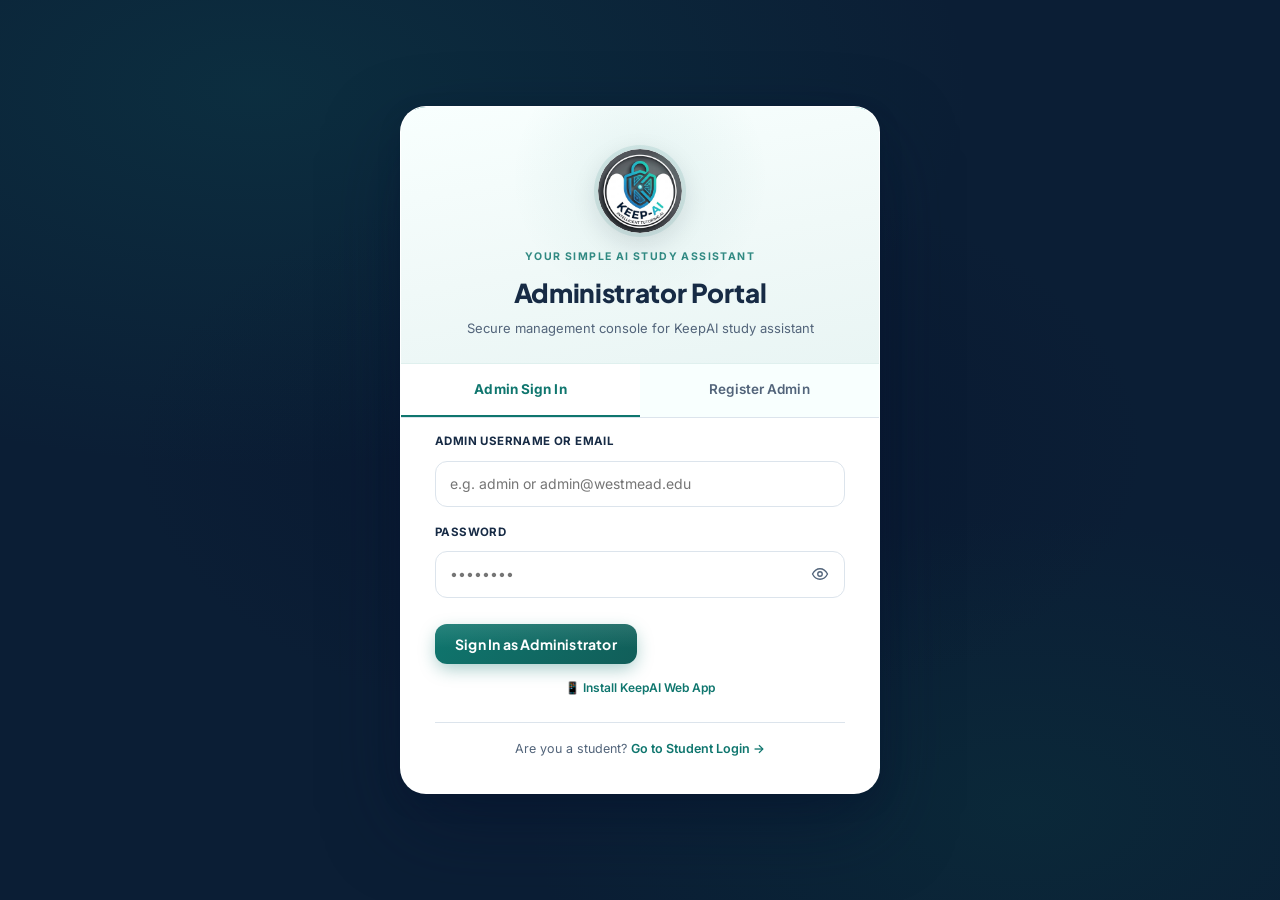
==== admin_dashboard.html @ ddf7735e "Elevate admin auth and dashboard with cohesive pro-style UI and remove redundant controls" ====
<!DOCTYPE html>
<html lang="en">
<head>
<meta charset="UTF-8">
<meta name="viewport" content="width=device-width, initial-scale=1.0, maximum-scale=5.0, user-scalable=yes">
<title>KeepAI — Your Simple AI Study Assistant | Admin Dashboard</title>
<link rel="manifest" href="admin-manifest.json">
<meta name="theme-color" content="#0F766E">
<meta name="mobile-web-app-capable" content="yes">
<meta name="apple-mobile-web-app-capable" content="yes">
<meta name="apple-mobile-web-app-status-bar-style" content="black-translucent">
<meta name="apple-mobile-web-app-title" content="KeepAI Admin">
<link rel="apple-touch-icon" href="icons/icon-192.png">
<link rel="icon" type="image/png" sizes="32x32" href="icons/favicon-32.png">
<meta name="description" content="KeepAI — Your Simple AI Study Assistant. Secure administration dashboard.">
<link rel="preconnect" href="https://fonts.googleapis.com">
<link rel="preconnect" href="https://fonts.gstatic.com" crossorigin>
<link href="https://fonts.googleapis.com/css2?family=Inter:wght@300;400;500;600;700&family=Plus+Jakarta+Sans:wght@500;600;700;800&display=swap" rel="stylesheet">
<link rel="stylesheet" href="assets/css/password-visibility.css">
<link rel="stylesheet" href="assets/css/onboarding-tour.css?v=mobile-sheet-1">
<link rel="stylesheet" href="https://cdnjs.cloudflare.com/ajax/libs/font-awesome/6.4.0/css/all.min.css">
<link rel="stylesheet" href="assets/css/design-system.css">
<script src="assets/js/password-visibility.js" defer></script>
<script src="assets/js/account-password.js" defer></script>
<style>
:root {
  --primary: #0F766E;
  --primary-hover: #0D6560;
  --primary-dark: #094D46;
  --primary-light: #E6F4F3;
  --primary-border: #B7DDD6;
  --primary-gradient: linear-gradient(135deg, #0F766E 0%, #0D6560 50%, #094D46 100%);
  --accent: #14B8A6;
  --emerald: #059669;
  --emerald-light: #ecfdf5;
  --emerald-border: #a7f3d0;
  --amber: #d97706;
  --amber-light: #fffbeb;
  --amber-border: #fde68a;
  --rose: #e11d48;
  --rose-light: #fff1f2;
  --rose-border: #fecdd3;
  --sky: #0284c7;
  --sky-light: #f0f9ff;
  --bg-app: #F4F7FA;
  --bg-surface: #ffffff;
  --bg-subtle: #f1f5f9;
  --border: #E2E8F0;
  --text-main: #0f172a;
  --text-body: #334155;
  --text-muted: #64748B;
  --radius-sm: 8px;
  --radius-md: 12px;
  --radius-lg: 18px;
  --radius-xl: 26px;
  --shadow-card: 0 32px 80px -8px rgba(7, 20, 45, 0.55), 0 8px 24px -4px rgba(7, 20, 45, 0.30);
  --shadow-btn: 0 6px 18px -2px rgba(15, 118, 110, 0.40);
  --shadow-inp: 0 0 0 3px rgba(15, 118, 110, 0.14);
  --shadow-sm: 0 1px 3px rgba(15, 23, 42, 0.05);
  --shadow-md: 0 4px 6px -1px rgba(15, 23, 42, 0.07);
  --shadow-lg: 0 10px 25px -5px rgba(15, 23, 42, 0.08);
  --shadow-xl: 0 20px 50px -12px rgba(15, 118, 110, 0.25);
}

@keyframes cardEntrance {
  from { opacity: 0; transform: translateY(28px) scale(.97); }
  to   { opacity: 1; transform: translateY(0)    scale(1);   }
}

@keyframes shimmer {
  0%   { background-position: 200% 0; }
  100% { background-position: -200% 0; }
}

* { box-sizing: border-box; margin: 0; padding: 0; }

body {
  margin: 0;
  font-family: 'Inter', -apple-system, BlinkMacSystemFont, "Segoe UI", Roboto, sans-serif;
  color: var(--text-body);
  background: var(--bg-app);
  font-size: 14px;
  line-height: 1.6;
}

h1, h2, h3, h4, .brand-title, .btn, .nav-item {
  font-family: 'Plus Jakarta Sans', 'Inter', sans-serif;
}

button, input, select, textarea {
  font: inherit;
  outline: none;
}

button { cursor: pointer; }

/* -------------------------------------------------------------------------
   AUTH CONTAINER (Modern elevated pro design aligned with KeepAI system)
   ------------------------------------------------------------------------- */
#auth-container, #session-restore-container {
  min-height: 100vh;
  display: flex;
  align-items: center;
  justify-content: center;
  padding: 24px 16px;
  background-color: #0B1E35;
  background-image:
    radial-gradient(ellipse 80% 60% at 20% 10%, rgba(15,118,110,.18) 0%, transparent 70%),
    radial-gradient(ellipse 60% 50% at 80% 90%, rgba(9, 77, 70,.22) 0%, transparent 65%),
    radial-gradient(ellipse 50% 40% at 50% 50%, rgba(7, 20, 45,.60) 0%, transparent 80%);
}

#session-restore-container {
  display: none;
}

#session-restore-container.active {
  display: flex;
}

.session-restore-card {
  width: 100%;
  max-width: 440px;
  padding: 32px 28px;
  border-radius: var(--radius-xl);
  background: #ffffff;
  box-shadow: var(--shadow-card);
  text-align: center;
  border: 1px solid rgba(255, 255, 255, 0.08);
}

.session-restore-card strong {
  font-family: 'Plus Jakarta Sans', 'Inter', sans-serif;
  font-size: 18px;
  color: var(--text-main);
  display: block;
}

.session-restore-card p {
  margin: 10px 0 20px;
  color: var(--text-muted);
  font-size: 13.5px;
}

#session-restore-retry[hidden] {
  display: none;
}

.auth-wrapper {
  width: 100%;
  max-width: 480px;
  animation: cardEntrance .55s cubic-bezier(.22,.68,0,1.2) both;
}

.auth-card {
  background: #ffffff;
  border-radius: 26px;
  box-shadow: var(--shadow-card);
  overflow: hidden;
  position: relative;
  border: 1px solid rgba(255,255,255,.06);
}

.auth-card::before {
  content: "";
  position: absolute;
  top: 0; left: 0; right: 0;
  height: 3px;
  background: linear-gradient(90deg, #0F766E, #14B8A6, #0F766E);
  background-size: 200% 100%;
  animation: shimmer 3.5s linear infinite;
}

.auth-header {
  padding: 42px 36px 24px;
  text-align: center;
  background: linear-gradient(170deg, #F8FFFE 0%, #F0F9F8 55%, #E9F5F4 100%);
  border-bottom: 1px solid #DFF0EE;
  position: relative;
  overflow: hidden;
}

.auth-header::after {
  content: "";
  position: absolute;
  top: -60px; left: 50%;
  transform: translateX(-50%);
  width: 260px; height: 260px;
  border-radius: 50%;
  background: radial-gradient(circle, rgba(15,118,110,.07) 0%, transparent 70%);
  pointer-events: none;
}

.auth-logo {
  width: 84px;
  height: 84px;
  background: white;
  border-radius: 50%;
  display: flex;
  align-items: center;
  justify-content: center;
  margin: 0 auto 16px;
  box-shadow: 0 0 0 4px rgba(15,118,110,.10), 0 8px 28px rgba(15,23,42,.14);
  overflow: hidden;
  position: relative;
  z-index: 1;
  transition: transform .25s ease, box-shadow .25s ease;
}

.auth-logo:hover {
  transform: scale(1.04);
  box-shadow: 0 0 0 6px rgba(15,118,110,.16), 0 12px 36px rgba(15,23,42,.18);
}

.auth-logo img {
  width: 100%;
  height: 100%;
  border-radius: 50%;
  object-fit: cover;
}

.auth-school {
  font-size: 10.5px;
  font-weight: 700;
  letter-spacing: 1.4px;
  text-transform: uppercase;
  color: var(--primary);
  opacity: .85;
  position: relative;
  z-index: 1;
}

.auth-title {
  font-family: 'Plus Jakarta Sans', 'Inter', sans-serif;
  font-size: 26px;
  font-weight: 800;
  letter-spacing: -.3px;
  color: var(--text-main);
  margin: 6px 0 4px;
  position: relative;
  z-index: 1;
}

.auth-desc {
  font-size: 13px;
  color: var(--text-muted);
  position: relative;
  z-index: 1;
}

.auth-tabs {
  display: flex;
  background: #F8FFFE;
  border-bottom: 1px solid var(--border);
}

.auth-tab {
  flex: 1;
  padding: 15px 12px;
  text-align: center;
  font-size: 13.5px;
  font-weight: 600;
  color: var(--text-muted);
  background: transparent;
  border: 0;
  border-bottom: 2.5px solid transparent;
  cursor: pointer;
  transition: color .2s, border-color .2s, background .2s;
  letter-spacing: .1px;
}

.auth-tab:hover:not(.active):not(.locked) {
  color: var(--primary);
  background: rgba(15,118,110,.04);
}

.auth-tab.active {
  color: var(--primary);
  border-bottom-color: var(--primary);
  background: white;
  font-weight: 700;
}

.auth-tab.locked {
  cursor: not-allowed;
  opacity: 0.7;
  background: #f8fafc;
}

.auth-body {
  padding: 14px 34px 34px;
  background: white;
}

.form-view {
  display: none;
}

.form-view.active {
  display: block;
  animation: fadeIn 0.25s ease-out;
}

@keyframes fadeIn {
  from { opacity: 0; transform: translateY(6px); }
  to { opacity: 1; transform: translateY(0); }
}

.form-group {
  margin-bottom: 16px;
}

.form-group label {
  display: block;
  font-size: 11.5px;
  font-weight: 700;
  color: var(--text-main);
  margin-bottom: 6px;
  letter-spacing: 0.4px;
  text-transform: uppercase;
}

.form-group input, .form-group select, .form-group textarea {
  width: 100%;
  padding: 11px 14px;
  font-size: 14px;
  border: 1px solid var(--border);
  border-radius: var(--radius-md);
  background: white;
  color: var(--text-main);
  transition: border-color 0.2s, box-shadow 0.2s;
}

.form-group input:focus, .form-group textarea:focus {
  border-color: var(--primary);
  box-shadow: 0 0 0 3px rgba(15, 118, 110, 0.12);
}

.btn {
  display: inline-flex;
  align-items: center;
  justify-content: center;
  gap: 8px;
  padding: 12px 20px;
  font-size: 14px;
  font-weight: 600;
  border-radius: var(--radius-md);
  border: 0;
  transition: all 0.2s;
  text-decoration: none;
}

.btn-primary {
  background: var(--primary-gradient);
  color: white;
  font-weight: 700;
  letter-spacing: .2px;
  box-shadow: var(--shadow-btn);
  position: relative;
  overflow: hidden;
  transition: transform .18s ease, box-shadow .18s ease, opacity .18s;
}

.btn-primary::after {
  content: "";
  position: absolute;
  inset: 0;
  background: linear-gradient(180deg, rgba(255,255,255,.10) 0%, transparent 60%);
  pointer-events: none;
}

.btn-primary:hover:not(:disabled) {
  transform: translateY(-2px);
  box-shadow: 0 10px 28px -4px rgba(15,118,110,.50);
}

.btn-primary:active:not(:disabled) {
  transform: translateY(0);
}

.btn-primary:disabled {
  opacity: 0.55;
  cursor: not-allowed;
  transform: none;
}

.btn-danger {
  background: var(--rose);
  color: white;
  padding: 7px 12px;
  font-size: 12.5px;
  border-radius: var(--radius-sm);
}

.btn-danger:hover {
  background: #be123c;
}

.btn-secondary {
  background: var(--bg-subtle);
  color: var(--text-main);
  border: 1px solid var(--border);
  padding: 8px 14px;
  font-size: 13px;
  border-radius: var(--radius-sm);
}

.btn-secondary:hover {
  background: #DCE4EC;
}

.alert-box {
  display: none;
  padding: 12px 14px;
  border-radius: var(--radius-md);
  font-size: 13px;
  margin-bottom: 18px;
  line-height: 1.5;
}

.alert-box.show { display: block; }
.alert-box.error { background: var(--rose-light); color: #9f1239; border: 1px solid var(--rose-border); }
.alert-box.success { background: var(--emerald-light); color: #065f46; border: 1px solid var(--emerald-border); }
.alert-box.warning { background: var(--amber-light); color: #92400e; border: 1px solid var(--amber-border); }

.restriction-notice {
  background: #fff8eb;
  border: 1px solid #fed7aa;
  color: #9a3412;
  border-radius: var(--radius-md);
  padding: 14px;
  font-size: 13px;
  margin-bottom: 18px;
  display: flex;
  gap: 10px;
  align-items: flex-start;
}

.restriction-notice strong {
  display: block;
  margin-bottom: 2px;
}

/* -------------------------------------------------------------------------
   DASHBOARD VIEW (App layout when logged in)
   ------------------------------------------------------------------------- */
#dashboard-app {
  display: none;
  min-height: 100vh;
  grid-template-columns: 260px minmax(0, 1fr);
  transition: grid-template-columns 0.24s ease;
}

#dashboard-app.active {
  display: grid;
}

#dashboard-app.sidebar-collapsed {
  grid-template-columns: 78px minmax(0, 1fr);
}

/* Sidebar */
.dash-sidebar {
  background: #0B1E35;
  color: #f1f5f9;
  display: flex;
  flex-direction: column;
  height: 100vh;
  position: sticky;
  top: 0;
  border-right: 1px solid rgba(255, 255, 255, 0.08);
  padding: 20px 14px;
  z-index: 40;
  overflow-x: hidden;
  overflow-y: auto;
  transition: transform 0.28s cubic-bezier(0.4, 0, 0.2, 1);
}

.sidebar-pwa-btn {
  width: 100%;
  display: flex;
  align-items: center;
  justify-content: center;
  gap: 8px;
  padding: 9px 12px;
  border-radius: var(--radius-sm);
  background: rgba(255, 255, 255, 0.06);
  color: #cbd5e1;
  border: 1px solid rgba(255, 255, 255, 0.12);
  font-size: 12.5px;
  font-weight: 600;
  cursor: pointer;
  transition: all 0.2s;
  margin-bottom: 12px;
}

.sidebar-pwa-btn:hover {
  background: rgba(15, 118, 110, 0.25);
  border-color: rgba(20, 184, 166, 0.4);
  color: #ffffff;
}

.sidebar-pwa-btn svg {
  width: 15px;
  height: 15px;
}

#dashboard-app.sidebar-collapsed .dash-sidebar {
  padding-inline: 10px;
}

#dashboard-app.sidebar-collapsed .dash-brand {
  justify-content: center;
  padding-inline: 0;
}

#dashboard-app.sidebar-collapsed .dash-brand-text,
#dashboard-app.sidebar-collapsed .nav-link > span,
#dashboard-app.sidebar-collapsed .admin-info {
  display: none;
}

#dashboard-app.sidebar-collapsed .nav-link {
  justify-content: center;
  padding-inline: 8px;
}

#dashboard-app.sidebar-collapsed .admin-badge {
  justify-content: center;
  padding-inline: 4px;
}

#dashboard-app.sidebar-collapsed .btn-signout {
  font-size: 0;
  padding: 10px 8px;
}

#dashboard-app.sidebar-collapsed .btn-signout svg {
  margin: 0 !important;
}

.dash-brand {
  display: flex;
  align-items: center;
  gap: 10px;
  padding: 6px 10px 18px;
  border-bottom: 1px solid rgba(255, 255, 255, 0.1);
  margin-bottom: 18px;
}

.sidebar-close-btn {
  display: none;
  align-items: center;
  justify-content: center;
  width: 36px;
  height: 36px;
  flex: 0 0 36px;
  color: #cbd5e1;
  background: transparent;
  border: 0;
  border-radius: var(--radius-sm);
}

.sidebar-close-btn:hover {
  color: #fff;
  background: rgba(255, 255, 255, 0.08);
}

.sidebar-close-btn svg {
  width: 20px;
  height: 20px;
}

.dash-brand-logo {
  width: 40px;
  height: 40px;
  background: white;
  border-radius: 50%;
  display: flex;
  align-items: center;
  justify-content: center;
  padding: 4px;
}

.dash-brand-logo img {
  width: 100%;
  height: 100%;
  border-radius: 50%;
  object-fit: cover;
}

.dash-brand-text {
  flex: 1;
  min-width: 0;
}

.dash-brand-text h3 {
  font-size: 15px;
  font-weight: 800;
  color: white;
  letter-spacing: -0.3px;
  line-height: 1.3;
}

.dash-brand-text span {
  display: block;
  margin-top: 2px;
  font-size: 10px;
  line-height: 1.4;
  letter-spacing: 0.2px;
  color: #B8CAE0;
  font-weight: 600;
}

.dash-nav {
  display: flex;
  flex-direction: column;
  gap: 6px;
  flex: 1;
}

.nav-link {
  display: flex;
  align-items: center;
  gap: 12px;
  padding: 10px 14px;
  border-radius: var(--radius-sm);
  color: #cbd5e1;
  text-decoration: none;
  font-weight: 500;
  font-size: 13.5px;
  transition: all 0.2s;
  background: transparent;
  border: 0;
  text-align: left;
  width: 100%;
}

.nav-link:hover {
  background: rgba(255, 255, 255, 0.07);
  color: white;
}

.nav-link.active {
  background: var(--primary);
  color: white;
  font-weight: 600;
  box-shadow: 0 4px 12px rgba(15, 118, 110, 0.4);
}

.nav-link svg {
  width: 18px;
  height: 18px;
  stroke-width: 2;
  flex-shrink: 0;
}

.announcement-list {
  display: flex;
  flex-direction: column;
  gap: 10px;
}

.announcement-card {
  padding: 14px;
  border: 1px solid var(--border);
  border-left: 4px solid var(--primary);
  border-radius: var(--radius-sm);
  background: var(--bg-surface);
}

.announcement-card.update { border-left-color: var(--amber); }
.announcement-card.maintenance { border-left-color: var(--sky); }
.announcement-card h3 { font-size: 14px; color: var(--text-main); margin-bottom: 3px; }
.announcement-card p { color: var(--text-body); font-size: 13px; white-space: pre-wrap; }
.announcement-card time { color: var(--text-muted); font-size: 11px; }

.dash-sidebar-footer {
  padding-top: 16px;
  border-top: 1px solid rgba(255, 255, 255, 0.1);
}

.admin-badge {
  display: flex;
  align-items: center;
  justify-content: space-between;
  padding: 10px;
  background: rgba(255, 255, 255, 0.05);
  border-radius: var(--radius-sm);
  margin-bottom: 12px;
}

.admin-info {
  display: flex;
  flex-direction: column;
}

.admin-name {
  font-size: 13px;
  font-weight: 700;
  color: white;
}

.admin-role {
  font-size: 11px;
  color: #f87171;
}

.btn-signout {
  width: 100%;
  padding: 9px;
  font-size: 13px;
  border-radius: var(--radius-sm);
  background: rgba(239, 68, 68, 0.15);
  color: #fca5a5;
  border: 1px solid rgba(239, 68, 68, 0.3);
  font-weight: 600;
  transition: all 0.2s;
}

.btn-signout:hover {
  background: rgba(239, 68, 68, 0.3);
  color: white;
}

/* Main Content Area */
.dash-main {
  padding: 28px 36px;
  max-width: 1360px;
  min-width: 0;
  overflow-y: auto;
}

.mobile-dashboard-bar,
.dashboard-sidebar-backdrop {
  display: none;
}

.mobile-dashboard-bar {
  display: flex;
  position: sticky;
  top: 0;
  z-index: 30;
  align-items: center;
  gap: 12px;
  min-height: 58px;
  margin: -8px 0 18px;
  padding: 8px 0;
  background: var(--bg-app);
}

.mobile-dashboard-menu {
  display: inline-grid;
  place-items: center;
  width: 42px;
  height: 42px;
  flex: 0 0 42px;
  color: var(--primary-text, var(--primary));
  background: var(--primary-light);
  border: 1px solid var(--primary-border);
  border-radius: 10px;
  transition: background 0.18s ease, transform 0.18s ease;
}

.mobile-dashboard-menu:hover {
  background: #fce8e8;
  transform: translateY(-1px);
}

.mobile-dashboard-menu:focus-visible,
.nav-link:focus-visible,
.action-btn-circle:focus-visible {
  outline: 3px solid rgba(15, 118, 110, 0.35);
  outline-offset: 2px;
}

.mobile-dashboard-menu svg {
  width: 21px;
  height: 21px;
}

.mobile-dashboard-title {
  color: var(--text-main);
  font-family: 'Plus Jakarta Sans', 'Inter', sans-serif;
  font-size: 15px;
  font-weight: 800;
}

.page-header {
  display: flex;
  align-items: center;
  justify-content: space-between;
  margin-bottom: 24px;
}

.page-title h1 {
  font-size: 24px;
  font-weight: 800;
  color: var(--text-main);
  letter-spacing: -0.4px;
}

.page-title p {
  color: var(--text-muted);
  font-size: 13.5px;
  margin-top: 3px;
}

.stat-grid {
  display: grid;
  grid-template-columns: repeat(auto-fit, minmax(220px, 1fr));
  gap: 18px;
  margin-bottom: 28px;
}

.stat-card {
  background: var(--bg-surface);
  border: 1px solid var(--border);
  border-radius: var(--radius-md);
  padding: 20px;
  box-shadow: var(--shadow-sm);
  display: flex;
  flex-direction: column;
}

.stat-card-title {
  font-size: 12px;
  font-weight: 700;
  color: var(--text-muted);
  text-transform: uppercase;
  letter-spacing: 0.5px;
  margin-bottom: 8px;
}

.stat-card-val {
  font-size: 28px;
  font-weight: 800;
  color: var(--primary-text, var(--primary));
  font-family: 'Plus Jakarta Sans', sans-serif;
  line-height: 1.1;
}

.stat-card-desc {
  font-size: 12px;
  color: var(--text-muted);
  margin-top: 6px;
}

/* Cards & Tables */
.dash-card {
  background: var(--bg-surface);
  border: 1px solid var(--border);
  border-radius: var(--radius-md);
  box-shadow: var(--shadow-sm);
  padding: 24px;
  margin-bottom: 24px;
}

.dash-card-header {
  display: flex;
  align-items: center;
  justify-content: space-between;
  margin-bottom: 18px;
  flex-wrap: wrap;
  gap: 12px;
}

.dash-card-title {
  font-size: 16px;
  font-weight: 700;
  color: var(--text-main);
}

.dash-card-subtitle {
  font-size: 13px;
  color: var(--text-muted);
  margin-top: 2px;
}

.data-table-wrapper {
  overflow-x: auto;
  border: 1px solid var(--border);
  border-radius: var(--radius-sm);
}

.users-table-wrapper {
  width: 100%;
  overflow: auto;
  -webkit-overflow-scrolling: touch;
}

table.data-table {
  width: 100%;
  border-collapse: collapse;
  text-align: left;
  font-size: 13.5px;
}

table.data-table th {
  background: #F4F7FA;
  color: var(--text-muted);
  font-weight: 700;
  font-size: 11px;
  text-transform: uppercase;
  letter-spacing: 0.7px;
  padding: 13px 16px;
  border-bottom: 1px solid var(--border);
  white-space: nowrap;
  position: sticky;
  top: 0;
  z-index: 1;
}

table.data-table td {
  padding: 13px 16px;
  border-bottom: 1px solid var(--border);
  color: var(--text-body);
  overflow-wrap: anywhere;
  vertical-align: middle;
}

#users-table {
  min-width: 1100px;
  width: 100%;
  table-layout: auto;
}

#users-table th {
  padding: 14px 16px;
  background: #F4F7FA;
  color: #52647A;
  font-size: 11px;
  font-weight: 700;
  letter-spacing: 0.05em;
  text-transform: uppercase;
  border-bottom: 2px solid var(--border);
}

#users-table th:nth-child(1) { width: 12%; min-width: 120px; }
#users-table th:nth-child(2) { width: 13%; min-width: 130px; }
#users-table th:nth-child(3) { width: 16%; min-width: 140px; }
#users-table th:nth-child(4) { width: 20%; min-width: 180px; }
#users-table th:nth-child(5) { width: 9%; min-width: 90px; text-align: center; }
#users-table th:nth-child(6) { width: 10%; min-width: 110px; }
#users-table th:nth-child(7) { width: 11%; min-width: 130px; }
#users-table th:nth-child(8) { width: 9%; min-width: 130px; text-align: center; }

#users-table td {
  padding: 14px 16px;
  border-bottom: 1px solid #f1f5f9;
  vertical-align: middle;
  font-size: 13.5px;
  line-height: 1.5;
  color: #334155;
  overflow-wrap: normal;
  word-break: normal;
}

#users-table td:nth-child(1) {
  font-weight: 600;
  color: #0f172a;
  white-space: nowrap;
}

#users-table td:nth-child(4) {
  word-break: break-all;
  color: #475569;
}

#users-table td:nth-child(5) {
  text-align: center;
  white-space: nowrap;
}

#users-table td:nth-child(6),
#users-table td:nth-child(7) {
  white-space: nowrap;
  color: #52647A;
  font-size: 12.5px;
  font-variant-numeric: tabular-nums;
}

#users-table td:last-child {
  text-align: center;
  white-space: nowrap;
}

#users-table tr:hover td {
  background: #F4F7FA;
}

.user-action-buttons {
  display: inline-flex;
  align-items: center;
  justify-content: center;
  gap: 8px;
}

.user-action-buttons .action-btn-circle {
  flex: 0 0 34px;
  width: 34px;
  height: 34px;
}

#user-management-toolbar {
  min-width: 0;
}

#user-management-toolbar > div:last-child {
  min-width: min(100%, 260px);
}

#user-management-toolbar input {
  min-width: 0;
  max-width: 100%;
}

table.data-table tr:last-child td {
  border-bottom: none;
}

table.data-table tr:hover {
  background: #E8F5F2;
}

.tag-pill {
  display: inline-block;
  padding: 3px 8px;
  border-radius: 999px;
  font-size: 11px;
  font-weight: 600;
}

.tag-pill.success { background: var(--emerald-light); color: var(--emerald); }
.tag-pill.primary { background: var(--primary-light); color: var(--primary-text, var(--primary)); }
.tag-pill.neutral { background: var(--bg-subtle); color: var(--text-muted); }

/* User Management Specific Styles */
.user-badge-student {
  background: #eff6ff;
  color: #1d4ed8;
  border: 1px solid #bfdbfe;
  padding: 4px 12px;
  border-radius: 999px;
  font-size: 11px;
  font-weight: 700;
  display: inline-flex;
  align-items: center;
  justify-content: center;
  white-space: nowrap;
  letter-spacing: 0.5px;
  text-transform: uppercase;
  line-height: 1.2;
}

.user-badge-admin {
  background: #fef2f2;
  color: #991b1b;
  border: 1px solid #fecdd3;
  padding: 4px 12px;
  border-radius: 999px;
  font-size: 11px;
  font-weight: 700;
  display: inline-flex;
  align-items: center;
  justify-content: center;
  white-space: nowrap;
  letter-spacing: 0.5px;
  text-transform: uppercase;
  line-height: 1.2;
}

.action-btn-circle {
  width: 34px;
  height: 34px;
  border-radius: 8px;
  display: inline-flex;
  align-items: center;
  justify-content: center;
  border: 1px solid transparent;
  cursor: pointer;
  transition: all 0.18s ease-in-out;
  background: #F4F7FA;
  color: #52647A;
  box-shadow: 0 1px 2px rgba(15, 23, 42, 0.05);
}

.action-btn-circle svg {
  width: 15px;
  height: 15px;
  stroke-width: 2;
  transition: transform 0.15s ease;
}

.action-btn-circle.edit {
  background: #F4F7FA;
  border-color: #DCE4EC;
  color: #475569;
}
.action-btn-circle.edit:hover {
  background: #E8F5F2;
  border-color: #B7DDD6;
  color: #0F766E;
  transform: translateY(-1px);
  box-shadow: 0 3px 8px rgba(15, 118, 110, 0.15);
}

.action-btn-circle.delete {
  background: #fef2f2;
  border-color: #fecdd3;
  color: #dc2626;
}
.action-btn-circle.delete:hover {
  background: #dc2626;
  border-color: #dc2626;
  color: #ffffff;
  transform: translateY(-1px);
  box-shadow: 0 3px 8px rgba(220, 38, 38, 0.25);
}

.action-btn-circle.key {
  background: #ecfdf5;
  border-color: #a7f3d0;
  color: #059669;
}
.action-btn-circle.key:hover {
  background: #059669;
  border-color: #059669;
  color: #ffffff;
  transform: translateY(-1px);
  box-shadow: 0 3px 8px rgba(5, 150, 105, 0.25);
}

.btn-purple {
  background: var(--primary-gradient);
  color: #ffffff;
  border: 0;
  padding: 8px 18px;
  border-radius: var(--radius-sm);
  display: inline-flex;
  align-items: center;
  gap: 8px;
  font-weight: 600;
  font-size: 13px;
  cursor: pointer;
  box-shadow: 0 2px 8px rgba(15, 118, 110, 0.25);
  transition: all 0.2s;
  text-decoration: none;
}
.btn-purple:hover {
  background: var(--primary-hover);
  box-shadow: 0 4px 14px rgba(15, 118, 110, 0.35);
  transform: translateY(-1px);
}

.btn-admin-add,
.btn-green-add {
  background: var(--primary-gradient);
  color: #ffffff;
  padding: 9px 18px;
  border-radius: var(--radius-sm);
  display: inline-flex;
  align-items: center;
  gap: 8px;
  font-weight: 600;
  font-size: 13px;
  border: 0;
  cursor: pointer;
  box-shadow: 0 2px 8px rgba(15, 118, 110, 0.25);
  transition: all 0.2s;
  white-space: nowrap;
  height: 38px;
  box-sizing: border-box;
}
.btn-admin-add:hover,
.btn-green-add:hover {
  background: var(--primary-hover);
  box-shadow: 0 4px 14px rgba(15, 118, 110, 0.35);
  transform: translateY(-1px);
}

/* AI Playground */
.playground-box {
  display: flex;
  flex-direction: column;
  gap: 18px;
}

.playground-modes {
  display: flex;
  gap: 10px;
  flex-wrap: wrap;
}

.mode-chip {
  padding: 8px 18px;
  border-radius: 999px;
  border: 1.5px solid var(--border);
  background: #ffffff;
  font-size: 13px;
  font-weight: 600;
  color: var(--text-muted);
  cursor: pointer;
  transition: all 0.2s cubic-bezier(0.4, 0, 0.2, 1);
  display: inline-flex;
  align-items: center;
  gap: 8px;
  box-shadow: 0 1px 2px rgba(15, 23, 42, 0.04);
}

.mode-chip:hover {
  border-color: #B7DDD6;
  background: #E8F5F2;
  color: #0F766E;
  transform: translateY(-1px);
}

.mode-chip.active {
  background: var(--primary-gradient);
  border-color: #0F766E;
  color: #ffffff;
  font-weight: 700;
  box-shadow: 0 4px 12px rgba(15, 118, 110, 0.25);
  transform: translateY(-1px);
}

.quick-prompts-row {
  display: flex;
  align-items: center;
  gap: 8px;
  flex-wrap: wrap;
  margin-top: 8px;
}

.quick-prompt-label {
  font-size: 11.5px;
  font-weight: 700;
  color: var(--text-muted);
  text-transform: uppercase;
  letter-spacing: 0.5px;
  display: inline-flex;
  align-items: center;
  gap: 4px;
}

.quick-prompt-btn {
  background: #F4F7FA;
  border: 1px solid var(--border);
  border-radius: 6px;
  padding: 4px 10px;
  font-size: 12px;
  font-weight: 500;
  color: var(--text-body);
  cursor: pointer;
  transition: all 0.15s ease;
}

.quick-prompt-btn:hover {
  background: #E8F5F2;
  border-color: #B7DDD6;
  color: #0F766E;
}

.ai-response-wrapper {
  background: #ffffff;
  border: 1.5px solid var(--border);
  border-radius: var(--radius-md);
  box-shadow: 0 2px 8px rgba(15, 23, 42, 0.04);
  overflow: hidden;
  transition: border-color 0.2s;
}

.ai-response-wrapper:focus-within {
  border-color: #0F766E;
}

.ai-response-toolbar {
  background: #F4F7FA;
  padding: 10px 16px;
  border-bottom: 1px solid var(--border);
  display: flex;
  align-items: center;
  justify-content: space-between;
  flex-wrap: wrap;
  gap: 8px;
}

.ai-response-status {
  display: inline-flex;
  align-items: center;
  gap: 8px;
  font-size: 12.5px;
  color: var(--text-main);
}

.ai-live-dot {
  width: 8px;
  height: 8px;
  border-radius: 50%;
  background: #059669;
  box-shadow: 0 0 0 3px rgba(5, 150, 105, 0.2);
  display: inline-block;
}

.ai-model-tag {
  font-family: 'JetBrains Mono', monospace, sans-serif;
  font-size: 11px;
  background: #DCE4EC;
  color: #334155;
  padding: 2px 7px;
  border-radius: 4px;
  font-weight: 600;
}

.ai-response-actions {
  display: inline-flex;
  align-items: center;
  gap: 8px;
}

.btn-copy-response {
  background: #ffffff;
  border: 1px solid var(--border);
  border-radius: 6px;
  padding: 4px 10px;
  font-size: 12px;
  font-weight: 600;
  color: #475569;
  cursor: pointer;
  display: inline-flex;
  align-items: center;
  gap: 6px;
  transition: all 0.15s ease;
}

.btn-copy-response:hover {
  background: #E8F5F2;
  border-color: #B7DDD6;
  color: #0F766E;
}

.ai-response-body {
  padding: 20px;
  min-height: 140px;
  font-size: 14px;
  line-height: 1.7;
  color: var(--text-main);
  background: #ffffff;
}

.ai-empty-prompt-state {
  text-align: center;
  padding: 30px 16px;
  color: var(--text-muted);
}

.ai-empty-icon {
  width: 48px;
  height: 48px;
  margin: 0 auto 12px;
  border-radius: 50%;
  background: #E8F5F2;
  color: #0F766E;
  display: grid;
  place-items: center;
  font-size: 22px;
  border: 1px solid #fecdd3;
}

.ai-empty-prompt-state h4 {
  font-size: 15px;
  font-weight: 700;
  color: #0f172a;
  margin-bottom: 6px;
}

.ai-empty-prompt-state p {
  font-size: 13px;
  max-width: 520px;
  margin: 0 auto;
  line-height: 1.5;
}

.ai-loading-box {
  display: flex;
  align-items: center;
  gap: 12px;
  padding: 16px 0;
  color: #0F766E;
  font-weight: 600;
  font-size: 13.5px;
}

.ai-markdown-output p {
  margin-bottom: 12px;
}

.ai-markdown-output p:last-child {
  margin-bottom: 0;
}

.ai-markdown-output strong {
  color: #0f172a;
  font-weight: 700;
}

.ai-markdown-output ul, .ai-markdown-output ol {
  padding-left: 24px;
  margin: 10px 0 14px;
}

.ai-markdown-output li {
  margin-bottom: 6px;
}

.ai-markdown-output code {
  background: #f1f5f9;
  color: #991b1b;
  padding: 2px 6px;
  border-radius: 4px;
  font-size: 13px;
  font-family: monospace;
}

.ai-markdown-output pre {
  background: #0f172a;
  color: #F4F7FA;
  padding: 14px 16px;
  border-radius: 8px;
  overflow-x: auto;
  font-size: 13px;
  margin: 14px 0;
}

.ai-markdown-output pre code {
  background: transparent;
  color: inherit;
  padding: 0;
}

.ai-error-box {
  background: #fef2f2;
  border: 1px solid #fecdd3;
  border-radius: 8px;
  padding: 16px;
  color: #991b1b;
  font-size: 13.5px;
}

.meta-info-grid {
  display: grid;
  grid-template-columns: repeat(auto-fit, minmax(280px, 1fr));
  gap: 16px;
}

.info-item {
  padding: 14px;
  background: var(--bg-subtle);
  border-radius: var(--radius-sm);
  border: 1px solid var(--border);
}

.info-label {
  font-size: 11.5px;
  color: var(--text-muted);
  font-weight: 700;
  text-transform: uppercase;
  margin-bottom: 4px;
}

.info-val {
  font-size: 14px;
  font-weight: 600;
  color: var(--text-main);
}

/* Modal — Professional with animations */
.modal-overlay {
  display: none;
  position: fixed;
  inset: 0;
  background: rgba(10, 15, 30, 0.55);
  backdrop-filter: blur(4px);
  -webkit-backdrop-filter: blur(4px);
  z-index: 200;
  align-items: center;
  justify-content: center;
  padding: 20px;
  animation: overlayFadeIn 0.2s ease;
}

@keyframes overlayFadeIn {
  from { opacity: 0; }
  to { opacity: 1; }
}

.modal-overlay.active {
  display: flex;
}

.modal-card {
  background: white;
  width: 100%;
  max-width: 460px;
  border-radius: 20px;
  padding: 28px;
  box-shadow: 0 25px 60px -10px rgba(10, 15, 30, 0.35), 0 0 0 1px rgba(255,255,255,0.08);
  transform: translateY(0);
  animation: modalSlideIn 0.25s cubic-bezier(0.34, 1.56, 0.64, 1);
}

@keyframes modalSlideIn {
  from { opacity: 0; transform: translateY(24px) scale(0.96); }
  to   { opacity: 1; transform: translateY(0) scale(1); }
}

.modal-icon-wrap {
  width: 52px;
  height: 52px;
  border-radius: 50%;
  display: flex;
  align-items: center;
  justify-content: center;
  margin-bottom: 16px;
}
.modal-icon-wrap.danger  { background: #fee2e2; }
.modal-icon-wrap.success { background: #dcfce7; }
.modal-icon-wrap.info    { background: #dbeafe; }
.modal-icon-wrap.warning { background: #fef9c3; }
.modal-icon-wrap svg { width: 26px; height: 26px; stroke-width: 2; }
.modal-icon-wrap.danger  svg { stroke: #dc2626; }
.modal-icon-wrap.success svg { stroke: #16a34a; }
.modal-icon-wrap.info    svg { stroke: #2563eb; }
.modal-icon-wrap.warning svg { stroke: #d97706; }

.modal-title {
  font-size: 19px;
  font-weight: 800;
  color: var(--text-main);
  margin-bottom: 6px;
  letter-spacing: -0.3px;
}

.modal-desc {
  font-size: 13.5px;
  color: var(--text-muted);
  margin-bottom: 22px;
  line-height: 1.6;
}

.modal-actions {
  display: flex;
  justify-content: flex-end;
  gap: 10px;
}

/* Toast Notification System */
#toast-container {
  position: fixed;
  bottom: 28px;
  right: 28px;
  z-index: 9999;
  display: flex;
  flex-direction: column;
  gap: 10px;
  pointer-events: none;
}

.toast {
  display: flex;
  align-items: center;
  gap: 12px;
  padding: 14px 18px;
  border-radius: 12px;
  background: #0f172a;
  color: white;
  font-size: 13.5px;
  font-weight: 500;
  box-shadow: 0 8px 24px rgba(10, 15, 30, 0.35);
  pointer-events: auto;
  max-width: 360px;
  animation: toastIn 0.3s cubic-bezier(0.34, 1.56, 0.64, 1);
  line-height: 1.45;
}

.toast.toast-exit {
  animation: toastOut 0.3s ease forwards;
}

@keyframes toastIn {
  from { opacity: 0; transform: translateY(16px) scale(0.95); }
  to   { opacity: 1; transform: translateY(0) scale(1); }
}
@keyframes toastOut {
  from { opacity: 1; transform: translateY(0); }
  to   { opacity: 0; transform: translateY(8px); }
}

.toast-icon {
  width: 22px;
  height: 22px;
  border-radius: 50%;
  display: flex;
  align-items: center;
  justify-content: center;
  flex-shrink: 0;
}
.toast.toast-success .toast-icon { background: #22c55e; }
.toast.toast-error   .toast-icon { background: #ef4444; }
.toast.toast-info    .toast-icon { background: #3b82f6; }
.toast.toast-warning .toast-icon { background: #f59e0b; }
.toast-icon svg { width: 13px; height: 13px; stroke: white; stroke-width: 3; }

/* Info / Success popup modal */
#info-modal .modal-card {
  max-width: 400px;
  text-align: center;
}
#info-modal .modal-icon-wrap {
  margin: 0 auto 16px;
}
#info-modal .modal-actions {
  justify-content: center;
}

/* Confirm delete modal — danger accent top border */
#confirm-modal .modal-card {
  border-top: 4px solid #ef4444;
}

/* Logout confirmation modal — amber warning accent */
#logout-modal .modal-card {
  border-top: 4px solid #f59e0b;
  max-width: 420px;
  text-align: center;
}
#logout-modal .modal-icon-wrap {
  margin: 0 auto 16px;
}
#logout-modal .modal-actions {
  justify-content: center;
  gap: 12px;
}
#logout-modal .btn-logout-confirm {
  background: linear-gradient(135deg, #dc2626 0%, #b91c1c 100%);
  color: white;
  border: none;
  padding: 10px 28px;
  border-radius: var(--radius-sm);
  font-size: 14px;
  font-weight: 600;
  cursor: pointer;
  transition: all 0.2s;
}
#logout-modal .btn-logout-confirm:hover {
  background: linear-gradient(135deg, #b91c1c 0%, #991b1b 100%);
  transform: translateY(-1px);
  box-shadow: 0 4px 12px rgba(220, 38, 38, 0.35);
}


/* PWA Options Grid & Download Styles */
.pwa-options-grid {
  display: grid;
  grid-template-columns: 1fr;
  gap: 14px;
  margin-bottom: 18px;
}

.pwa-option-card {
  background: #fafafa;
  border: 1.5px solid var(--border);
  border-radius: 14px;
  padding: 18px 14px;
  display: flex;
  flex-direction: column;
  justify-content: space-between;
  text-align: center;
  transition: all 0.2s ease;
}

.pwa-option-card:hover {
  border-color: var(--primary);
  background: #F4FAF8;
  transform: translateY(-2px);
}

.pwa-badge {
  display: inline-block;
  align-self: center;
  font-size: 10px;
  font-weight: 700;
  text-transform: uppercase;
  letter-spacing: 0.5px;
  padding: 3px 8px;
  border-radius: 999px;
  margin-bottom: 8px;
}

.pwa-badge.pwa {
  background: #e0f2fe;
  color: #0369a1;
}

.pwa-tips-box {
  background: #F4F7FA;
  border: 1px solid #DCE4EC;
  border-radius: 12px;
  padding: 12px 14px;
  font-size: 11.5px;
  color: var(--text-muted);
  line-height: 1.5;
  text-align: left;
}

@keyframes admin-login-spin {
  to { transform: rotate(360deg); }
}

.admin-login-spinner {
  width: 17px;
  height: 17px;
  flex: 0 0 17px;
  border: 2px solid rgba(255, 255, 255, 0.35);
  border-top-color: currentColor;
  border-radius: 50%;
  animation: admin-login-spin 0.7s linear infinite;
}

@media (max-width: 860px) {
  #dashboard-app.active {
    display: block;
    min-height: 100vh;
  }
  #dashboard-app.sidebar-collapsed {
    display: block;
  }
  #dashboard-app.sidebar-collapsed .dash-sidebar {
    padding: 20px 14px;
  }
  #dashboard-app.sidebar-collapsed .dash-brand {
    justify-content: space-between;
    padding: 6px 10px 18px;
  }
  #dashboard-app.sidebar-collapsed .dash-brand-text,
  #dashboard-app.sidebar-collapsed .nav-link > span,
  #dashboard-app.sidebar-collapsed .admin-info {
    display: initial;
  }
  #dashboard-app.sidebar-collapsed .nav-link {
    justify-content: flex-start;
    padding: 10px 14px;
  }
  #dashboard-app.sidebar-collapsed .admin-badge {
    justify-content: space-between;
    padding: 10px;
  }
  #dashboard-app.sidebar-collapsed .btn-signout {
    font-size: 13px;
  }
  #dashboard-app.sidebar-collapsed .btn-signout svg {
    margin-right: 5px !important;
  }
  .dash-sidebar {
    position: fixed;
    inset: 0 auto 0 0;
    width: min(300px, 86vw);
    height: 100vh;
    height: 100dvh;
    max-height: 100dvh;
    padding: 20px 14px;
    transform: translateX(-105%);
    box-shadow: 12px 0 32px rgba(15, 23, 42, 0.24);
    transition: transform 0.28s cubic-bezier(0.4, 0, 0.2, 1);
  }
  .dash-sidebar.mobile-open {
    transform: translateX(0);
  }
  .sidebar-close-btn {
    display: inline-flex;
  }
  .dashboard-sidebar-backdrop {
    display: block;
    position: fixed;
    inset: 0;
    z-index: 39;
    background: rgba(15, 23, 42, 0.48);
    -webkit-backdrop-filter: blur(3px);
    backdrop-filter: blur(3px);
    opacity: 0;
    pointer-events: none;
    transition: opacity 0.25s ease;
  }
  .dashboard-sidebar-backdrop.active {
    opacity: 1;
    pointer-events: auto;
  }
  .dash-main {
    max-width: none;
    padding: 18px;
    overflow-x: hidden;
    overflow-y: visible;
  }
  .dash-main,
  .content-section,
  .panel,
  .page-header,
  .dash-card {
    min-width: 0;
  }
  .table-responsive,
  .data-table-wrapper {
    overflow-x: auto;
    -webkit-overflow-scrolling: touch;
    width: 100%;
  }
}

@media (max-width: 768px) {
  #users-table {
    min-width: 0;
    table-layout: auto;
  }
  #users-table thead {
    display: none;
  }
  #users-table,
  #users-table tbody,
  #users-table tbody tr,
  #users-table tbody td {
    display: block;
    width: 100%;
  }
  #users-table tbody {
    display: grid;
    gap: 12px;
    padding: 12px;
    background: #F4F7FA;
  }
  #users-table tbody tr {
    overflow: hidden;
    border: 1px solid var(--border);
    border-radius: 12px;
    background: #fff;
    box-shadow: 0 2px 8px rgba(15, 23, 42, 0.04);
  }
  #users-table tbody tr:hover {
    background: #fff;
  }
  #users-table tbody td {
    display: grid;
    grid-template-columns: minmax(88px, 0.38fr) minmax(0, 1fr);
    align-items: start;
    gap: 12px;
    padding: 10px 12px;
    border-bottom: 1px solid #f1f5f9;
    text-align: left;
  }
  #users-table tbody td::before {
    content: attr(data-label);
    color: var(--text-muted);
    font-size: 10px;
    font-weight: 700;
    letter-spacing: 0.04em;
    text-transform: uppercase;
  }
  #users-table tbody td:last-child {
    white-space: normal;
  }
  #users-table tbody td.user-table-message {
    display: block;
    padding: 18px 14px;
    text-align: center;
  }
  #users-table tbody td.user-table-message::before {
    content: none;
  }
  .user-action-buttons {
    justify-content: flex-start;
  }
}

@media (max-width: 700px) {
  #user-management-card {
    padding: 16px;
  }
  #user-management-toolbar {
    align-items: stretch !important;
  }
  #user-management-toolbar > div:last-child {
    width: 100%;
    min-width: 0;
  }
  #user-search-input {
    width: 100% !important;
    flex: 1 1 100%;
  }
  #user-management-toolbar .btn-green-add {
    justify-content: center;
    flex: 1 0 100%;
  }
}

@media (max-width: 540px) {
  .auth-wrapper {
    max-width: 100%;
    padding: 0 4px;
  }
  .auth-header {
    padding: 24px 16px 16px;
  }
  .auth-body {
    padding: 20px 16px;
  }
  .dash-main {
    padding: 14px 12px;
  }
  .mobile-dashboard-bar {
    margin-top: -2px;
  }
  .mobile-dashboard-bar {
    padding-inline: 12px;
  }
  .page-header {
    flex-direction: column;
    align-items: flex-start;
    gap: 12px;
  }
  .page-header > div:last-child,
  .page-header .btn {
    max-width: 100%;
  }
  .stat-grid {
    grid-template-columns: minmax(0, 1fr);
  }
  .pwa-options-grid {
    grid-template-columns: 1fr;
  }
  .dash-card {
    padding: 16px;
  }
  .dash-brand-text span {
    display: none;
  }
  .auth-wrapper,
  .auth-card,
  .form-group,
  .form-control {
    min-width: 0;
    max-width: 100%;
  }
  .data-table-wrapper:not(.users-table-wrapper) table,
  .table-responsive table {
    min-width: 560px;
  }
  .modal-card {
    max-width: 95vw;
    margin: 10px;
    padding: 20px 16px;
  }
}

.settings-grid {
  display: grid;
  grid-template-columns: repeat(2, minmax(0, 1fr));
  align-items: start;
  gap: 18px;
}

.settings-card {
  min-width: 0;
  margin: 0;
  padding: 22px;
}

.settings-card-heading {
  display: flex;
  align-items: center;
  gap: 12px;
  margin-bottom: 20px;
}

.settings-icon {
  width: 42px;
  height: 42px;
  flex: 0 0 42px;
  display: grid;
  place-items: center;
  border-radius: 12px;
  background: #fff1ef;
  color: var(--primary-text, var(--primary));
  font-size: 16px;
}

.settings-card-heading h2 {
  margin: 0;
  color: var(--text-main);
  font-size: 15px;
  font-weight: 800;
}

.settings-card-heading p,
.settings-row p {
  margin: 3px 0 0;
  color: var(--text-muted);
  font-size: 11.5px;
  line-height: 1.55;
}

.settings-account {
  display: flex;
  align-items: center;
  gap: 11px;
  margin-bottom: 22px;
  padding: 13px;
  border: 1px solid var(--border);
  border-radius: 10px;
  background: var(--bg-subtle);
}

.settings-avatar {
  width: 38px;
  height: 38px;
  flex: 0 0 38px;
  display: grid;
  place-items: center;
  border-radius: 50%;
  background: var(--primary);
  color: #fff;
  font-weight: 800;
}

.settings-account > div { min-width: 0; flex: 1; }
.settings-account strong, .settings-account > div span { display: block; overflow: hidden; text-overflow: ellipsis; white-space: nowrap; }
.settings-account strong { color: var(--text-main); font-size: 12px; }
.settings-account > div span { margin-top: 2px; color: var(--text-muted); font-size: 10.5px; }
.settings-subheading { margin: 0 0 4px; color: var(--text-main); font-size: 13px; }
.settings-card .form-group { margin-top: 14px; }
.settings-status { min-height: 18px; margin: 8px 0 12px; color: var(--text-muted); font-size: 11.5px; }
.settings-row {
  display: flex;
  justify-content: space-between;
  align-items: center;
  gap: 18px;
  padding: 14px 0;
  border-bottom: 1px solid var(--border);
}
.settings-row:first-of-type { padding-top: 0; }
.settings-row:last-of-type { border-bottom: 0; }
.settings-row > div { min-width: 0; }
.settings-row label, .settings-row strong { color: var(--text-main); font-size: 12px; font-weight: 700; }
.settings-select { width: min(190px, 48%); min-height: 40px; padding: 8px 10px; border: 1px solid var(--border-strong); border-radius: 8px; background: var(--bg-surface); color: var(--text-main); }
.settings-checkbox { width: 20px; height: 20px; flex: 0 0 20px; accent-color: var(--primary); cursor: pointer; }
.settings-checkbox:disabled { cursor: wait; opacity: .55; }
.settings-feedback { margin-top: 14px; padding: 11px 12px; border: 1px solid var(--border); border-radius: 8px; background: var(--bg-subtle); color: var(--text-muted); font-size: 11.5px; line-height: 1.5; }
.settings-feedback[data-state="success"] { border-color: #a7f3d0; background: #ecfdf5; color: #166534; }
.settings-feedback[data-state="error"] { border-color: #B8CAE0; background: #fef2f2; color: #991b1b; }
.settings-actions { display: flex; justify-content: space-between; align-items: center; flex-wrap: wrap; gap: 12px; margin-top: 14px; }
.settings-meta { color: var(--text-muted); font-size: 10px; }
.notification-setting-row { display: flex; justify-content: space-between; align-items: center; flex-wrap: wrap; gap: 13px; padding: 14px; border: 1px solid var(--border); border-radius: 10px; background: var(--bg-subtle); }
.notification-setting-row > div { min-width: 170px; flex: 1; }
.notification-setting-row strong, .notification-setting-row span { display: block; }
.notification-setting-row strong { color: var(--text-main); font-size: 12px; }
.notification-setting-row span { margin-top: 4px; color: var(--text-muted); font-size: 10.5px; line-height: 1.5; }
.settings-note { margin-top: 13px; padding-left: 11px; border-left: 2px solid var(--primary-border); color: var(--text-muted); font-size: 10.5px; line-height: 1.6; }
.settings-ai-card { grid-column: 1 / -1; }
.settings-ai-status { border: 0; }

body.admin-theme-dark,
#dashboard-app.admin-theme-dark {
  --bg-app: #000000;
  --bg-surface: #111111;
  --bg-subtle: #1B1B1B;
  --bg-hover: #252525;
  --border: #3A3A3A;
  --border-light: #303030;
  --border-strong: #555555;
  --text-main: #F8FAFC;
  --text-body: #E2E8F0;
  --text-muted: #B8C0CC;
  --text-placeholder: #A0A8B4;
  --primary-text: #5EEAD4;
  --primary-light: #123B36;
  --primary-border: #2C776C;
  color-scheme: dark;
  color: var(--text-body);
  background: var(--bg-app);
}

body.admin-theme-dark {
  color-scheme: dark;
}

#dashboard-app.admin-theme-dark .dash-main,
#dashboard-app.admin-theme-dark .mobile-dashboard-bar,
#dashboard-app.admin-theme-dark .settings-ai-card,
#dashboard-app.admin-theme-dark .settings-ai-card .settings-row,
#dashboard-app.admin-theme-dark .stat-card,
#dashboard-app.admin-theme-dark .dash-card,
#dashboard-app.admin-theme-dark .info-item,
#dashboard-app.admin-theme-dark .settings-account,
#dashboard-app.admin-theme-dark .notification-setting-row,
#dashboard-app.admin-theme-dark .settings-feedback {
  background-color: var(--bg-surface);
  color: var(--text-body);
}

#dashboard-app.admin-theme-dark .dash-main,
#dashboard-app.admin-theme-dark .mobile-dashboard-bar {
  background-color: var(--bg-app);
}

#dashboard-app.admin-theme-dark .notification-setting-row,
#dashboard-app.admin-theme-dark .settings-account,
#dashboard-app.admin-theme-dark .settings-feedback,
#dashboard-app.admin-theme-dark .settings-select,
#dashboard-app.admin-theme-dark .form-group input,
#dashboard-app.admin-theme-dark .form-group select,
#dashboard-app.admin-theme-dark .form-group textarea,
#dashboard-app.admin-theme-dark input:not([type="checkbox"]),
#dashboard-app.admin-theme-dark select,
#dashboard-app.admin-theme-dark textarea {
  border-color: var(--border);
  background-color: var(--bg-subtle);
  color: var(--text-main);
}

#dashboard-app.admin-theme-dark .data-table th,
#dashboard-app.admin-theme-dark .ai-response-toolbar,
#dashboard-app.admin-theme-dark .mobile-dashboard-menu {
  border-color: var(--border);
  background: var(--bg-subtle);
  color: var(--text-main);
}

#dashboard-app.admin-theme-dark .data-table td,
#dashboard-app.admin-theme-dark .settings-row {
  border-color: var(--border);
}

#dashboard-app.admin-theme-dark .data-table tr:hover td {
  background: var(--bg-hover);
}

#dashboard-app.admin-theme-dark .settings-icon {
  background: #3A2020;
  color: #FFB4AB;
}

#dashboard-app.admin-theme-dark .settings-feedback[data-state="success"] {
  border-color: #236848;
  background: #16372a;
  color: #a7f3d0;
}

#dashboard-app.admin-theme-dark .settings-feedback[data-state="error"] {
  border-color: #8B3A3A;
  background: #351919;
  color: #FFB4AB;
}

#dashboard-app.admin-theme-dark .settings-note {
  border-color: #5EEAD4;
}

#dashboard-app.admin-theme-dark .dash-main .dash-card,
#dashboard-app.admin-theme-dark .dash-main .stat-card,
#dashboard-app.admin-theme-dark .dash-main .data-table-wrapper,
#dashboard-app.admin-theme-dark .dash-main .info-item,
#dashboard-app.admin-theme-dark .dash-main .settings-card,
#dashboard-app.admin-theme-dark .dash-main .settings-ai-card {
  background-color: var(--bg-surface);
  border-color: var(--border);
  color: var(--text-body);
}

#dashboard-app.admin-theme-dark .dash-main h1,
#dashboard-app.admin-theme-dark .dash-main h2,
#dashboard-app.admin-theme-dark .dash-main h3,
#dashboard-app.admin-theme-dark .dash-main h4,
#dashboard-app.admin-theme-dark .dash-main h5,
#dashboard-app.admin-theme-dark .dash-main h6,
#dashboard-app.admin-theme-dark .dash-main .dash-card-title,
#dashboard-app.admin-theme-dark .dash-main .stat-card-val,
#dashboard-app.admin-theme-dark .dash-main .info-val,
#dashboard-app.admin-theme-dark .dash-main [style*="color: #0f172a"],
#dashboard-app.admin-theme-dark .dash-main [style*="color:#0f172a"] {
  color: var(--text-main) !important;
}

#dashboard-app.admin-theme-dark .dash-main p,
#dashboard-app.admin-theme-dark .dash-main label,
#dashboard-app.admin-theme-dark .dash-main .dash-card-subtitle,
#dashboard-app.admin-theme-dark .dash-main .stat-label,
#dashboard-app.admin-theme-dark .dash-main .info-label,
#dashboard-app.admin-theme-dark .dash-main [style*="color: #334155"],
#dashboard-app.admin-theme-dark .dash-main [style*="color:#334155"],
#dashboard-app.admin-theme-dark .dash-main [style*="color: #475569"],
#dashboard-app.admin-theme-dark .dash-main [style*="color:#475569"],
#dashboard-app.admin-theme-dark .dash-main [style*="color: #52647A"],
#dashboard-app.admin-theme-dark .dash-main [style*="color:#52647A"] {
  color: var(--text-body) !important;
}

#dashboard-app.admin-theme-dark .dash-main [style*="background: #ffffff"],
#dashboard-app.admin-theme-dark .dash-main [style*="background:#ffffff"],
#dashboard-app.admin-theme-dark .dash-main [style*="background: #fff"],
#dashboard-app.admin-theme-dark .dash-main [style*="background:#fff"],
#dashboard-app.admin-theme-dark .dash-main [style*="background: white"],
#dashboard-app.admin-theme-dark .dash-main [style*="background:white"],
#dashboard-app.admin-theme-dark .dash-main [style*="background: #F4F7FA"],
#dashboard-app.admin-theme-dark .dash-main [style*="background:#F4F7FA"],
#dashboard-app.admin-theme-dark .dash-main [style*="background: #f1f5f9"],
#dashboard-app.admin-theme-dark .dash-main [style*="background:#f1f5f9"] {
  background-color: var(--bg-subtle) !important;
  border-color: var(--border) !important;
}

#dashboard-app.admin-theme-dark .dash-main .data-table td {
  color: var(--text-body);
}

#dashboard-app.admin-theme-dark .dash-main .data-table tr:hover td {
  background-color: var(--bg-hover);
}

body.admin-theme-dark .modal-card {
  background-color: var(--bg-surface);
  border-color: var(--border);
  color: var(--text-body);
}

body.admin-theme-dark .modal-title,
body.admin-theme-dark .modal-card label {
  color: var(--text-main);
}

body.admin-theme-dark .modal-desc {
  color: var(--text-muted);
}

body.admin-theme-dark .modal-card input,
body.admin-theme-dark .modal-card select,
body.admin-theme-dark .modal-card textarea {
  border-color: var(--border);
  background-color: var(--bg-subtle);
  color: var(--text-main);
}

#dashboard-app.admin-theme-dark .dash-sidebar {
  background: #050505;
  border-color: var(--border);
}

#dashboard-app.admin-theme-dark .dash-sidebar .nav-link {
  color: #C4CBD4;
}

#dashboard-app.admin-theme-dark .dash-sidebar .nav-link.active,
#dashboard-app.admin-theme-dark .dash-sidebar .nav-link:hover {
  background: #12443E;
  color: #FFFFFF;
}

#dashboard-app.admin-theme-dark :is(input, textarea)::placeholder {
  color: var(--text-placeholder);
  opacity: 1;
}

#dashboard-app.admin-theme-dark select option {
  background: var(--bg-surface);
  color: var(--text-main);
}

@media (max-width: 900px) {
  .settings-grid { grid-template-columns: minmax(0, 1fr); }
  .settings-ai-card { grid-column: auto; }
}

@media (max-width: 520px) {
  .settings-card { padding: 18px 16px; }
  .settings-row { align-items: flex-start; gap: 12px; }
  .settings-select { width: min(160px, 46%); }
  .settings-actions { align-items: flex-start; flex-direction: column; }
}
</style>
<link rel="stylesheet" href="assets/css/responsive-layouts.css">
<style>
@media (max-width: 320px) {
  html:root,
  body {
    min-width: 0;
  }
}
</style>
<link rel="stylesheet" href="assets/css/brand-theme.css">
<link rel="stylesheet" href="assets/css/app-update-notice.css?v=dialog-3">
</head>
<body>

<div id="session-restore-container" role="status" aria-live="polite">
  <div class="session-restore-card">
    <strong>Restoring administrator session</strong>
    <p id="session-restore-message">Verifying your saved sign-in...</p>
    <button type="button" class="btn btn-primary" id="session-restore-retry" hidden>Retry</button>
  </div>
</div>

<!-- =========================================================================
     ADMIN AUTHENTICATION VIEW (Directly inside admin_dashboard)
     ========================================================================= -->
<div id="auth-container">
  <div class="auth-wrapper">
    <div class="auth-card">
      <div class="auth-header">
        <div class="auth-logo">
          <img src="assets/images/keepai-logo.png" alt="KeepAI logo">
        </div>
        <div class="auth-school">Your Simple AI Study Assistant</div>
        <h1 class="auth-title">Administrator Portal</h1>
        <p class="auth-desc">Secure management console for KeepAI study assistant</p>
      </div>

      <!-- Auth Tabs -->
      <div class="auth-tabs">
        <button class="auth-tab active" id="tab-btn-login" onclick="switchAuthTab('login')">
          Admin Sign In
        </button>
        <button class="auth-tab" id="tab-btn-register" onclick="switchAuthTab('register')">
          Register Admin
        </button>
      </div>

      <div class="auth-body">
        <!-- Alert Box -->
        <div id="auth-alert" class="alert-box"></div>

        <!-- Restriction Notice when admin exists -->
        <div id="registration-locked-banner" class="restriction-notice" style="display: none;">
          <svg style="width:20px; height:20px; flex-shrink:0; margin-top:2px;" viewBox="0 0 24 24" fill="none" stroke="currentColor" stroke-width="2"><circle cx="12" cy="12" r="10"/><line x1="12" y1="8" x2="12" y2="12"/><line x1="12" y1="16" x2="12.01" y2="16"/></svg>
          <div>
            <strong>Admin Registration Locked</strong>
            Only one administrator is allowed in this system. An admin account has already been registered. Please sign in below.
          </div>
        </div>

        <!-- 1. SIGN IN FORM -->
        <div id="form-login" class="form-view active">
          <form onsubmit="handleAdminLogin(event)">
            <div class="form-group">
              <label>Admin Username or Email</label>
              <input type="text" id="login-identifier" required placeholder="e.g. admin or admin@westmead.edu" autocomplete="username">
            </div>

            <div class="form-group">
              <label>Password</label>
              <input type="password" id="login-password" required placeholder="••••••••" autocomplete="current-password">
            </div>

            <button type="submit" class="btn btn-primary" id="btn-login" style="margin-top: 10px;">
              Sign In as Administrator
            </button>
            <p class="auth-desc" style="margin-top: 14px; text-align: center; font-size: 12px;">
              <a href="#" onclick="openAppDownloadModal(); return false;" style="color: var(--primary-text, var(--primary)); font-weight: 600; text-decoration: none;">
                📱 Install KeepAI Web App
              </a>
            </p>
          </form>
        </div>

        <!-- 2. REGISTRATION FORM (Restricted to 1 admin only) -->
        <div id="form-register" class="form-view">
          <form id="register-form" onsubmit="handleAdminRegister(event)">
            <div class="form-group">
              <label>Administrator Full Name</label>
              <input type="text" id="reg-fullname" required placeholder="e.g. Dr. Maria Santos" minlength="2">
            </div>

            <div class="form-group">
              <label>Admin Email</label>
              <input type="email" id="reg-email" required placeholder="admin@westmead.edu">
            </div>

            <div class="form-group">
              <label>Desired Username</label>
              <input type="text" id="reg-username" required placeholder="e.g. westmead_admin" minlength="3">
            </div>

            <div class="form-group">
              <label>Password (min 6 characters)</label>
              <input type="password" id="reg-password" required placeholder="••••••••" minlength="6">
            </div>

            <div class="form-group">
              <label>Confirm Password</label>
              <input type="password" id="reg-confirm" required placeholder="••••••••" minlength="6">
            </div>

            <div style="font-size: 12px; color: var(--text-muted); margin-bottom: 16px;">
              🔒 <strong>Single Admin Policy:</strong> Once registered, this admin account is the primary manager and registrations will close automatically.
            </div>

            <button type="submit" class="btn btn-primary" id="btn-register">
              Register Primary Administrator
            </button>
          </form>
        </div>

        <div style="margin-top: 24px; text-align: center; border-top: 1px solid var(--border); padding-top: 16px; font-size: 12.5px; color: var(--text-muted);">
          Are you a student? <a href="student_login.html" style="color: var(--primary-text, var(--primary)); font-weight: 600; text-decoration: none;">Go to Student Login →</a>
        </div>

      </div>
    </div>
  </div>
</div>


<!-- =========================================================================
     ADMIN DASHBOARD VIEW (Full control center with transferred functions)
     ========================================================================= -->
<div id="dashboard-app">
  <!-- Sidebar -->
  <aside class="dash-sidebar" id="admin-dashboard-sidebar">
    <div class="dash-brand">
      <div class="dash-brand-logo">
        <img src="assets/images/keepai-logo.png" alt="KeepAI logo">
      </div>
      <div class="dash-brand-text">
        <h3>KeepAI Admin</h3>
        <span>Your Simple AI Study Assistant</span>
      </div>
      <button
        class="sidebar-close-btn"
        type="button"
        onclick="toggleAdminMobileSidebar(false)"
        aria-label="Close navigation menu"
      >
        <svg viewBox="0 0 24 24" fill="none" stroke="currentColor" stroke-width="2" stroke-linecap="round">
          <line x1="18" y1="6" x2="6" y2="18"></line>
          <line x1="6" y1="6" x2="18" y2="18"></line>
        </svg>
      </button>
    </div>

    <!-- Navigation links -->
    <nav class="dash-nav">
      <button class="nav-link active" title="Overview" onclick="switchDashboardTab('overview')">
        <svg viewBox="0 0 24 24" fill="none" stroke="currentColor"><rect x="3" y="3" width="7" height="7" rx="1.5"/><rect x="14" y="3" width="7" height="7" rx="1.5"/><rect x="14" y="14" width="7" height="7" rx="1.5"/><rect x="3" y="14" width="7" height="7" rx="1.5"/></svg>
        <span>Overview</span>
      </button>

      <button class="nav-link" title="User Management" onclick="switchDashboardTab('users')">
        <svg viewBox="0 0 24 24" fill="none" stroke="currentColor"><path d="M17 21v-2a4 4 0 0 0-4-4H5a4 4 0 0 0-4 4v2"/><circle cx="9" cy="7" r="4"/><path d="M23 21v-2a4 4 0 0 0-3-3.87"/><path d="M16 3.13a4 4 0 0 1 0 7.75"/></svg>
        <span>User Management</span>
      </button>

      <button class="nav-link" title="Documents" onclick="switchDashboardTab('documents')">
        <svg viewBox="0 0 24 24" fill="none" stroke="currentColor"><path d="M14 2H6a2 2 0 0 0-2 2v16a2 2 0 0 0 2 2h12a2 2 0 0 0 2-2V8z"/><polyline points="14 2 14 8 20 8"/><line x1="16" y1="13" x2="8" y2="13"/><line x1="16" y1="17" x2="8" y2="17"/></svg>
        <span>Documents</span>
      </button>

      <button class="nav-link" title="Announcements" onclick="switchDashboardTab('announcements')">
        <svg viewBox="0 0 24 24" fill="none" stroke="currentColor" stroke-width="2"><path d="M18 8a6 6 0 0 0-12 0c0 7-3 7-3 9h18c0-2-3-2-3-9"/><path d="M10 21h4"/></svg>
        <span>Announcements</span>
      </button>

      <button class="nav-link" title="AI Test Console" onclick="switchDashboardTab('playground')">
        <svg viewBox="0 0 24 24" fill="none" stroke="currentColor"><polygon points="12 2 15.09 8.26 22 9.27 17 14.14 18.18 21.02 12 17.77 5.82 21.02 7 14.14 2 9.27 8.91 8.26 12 2"/></svg>
        <span>AI Test Console</span>
      </button>

      <button class="nav-link" title="System & Database" onclick="switchDashboardTab('system')">
        <svg viewBox="0 0 24 24" fill="none" stroke="currentColor"><circle cx="12" cy="12" r="3"/><path d="M19.4 15a1.65 1.65 0 0 0 .33 1.82l.06.06a2 2 0 0 1 0 2.83 2 2 0 0 1-2.83 0l-.06-.06a1.65 1.65 0 0 0-1.82-.33 1.65 1.65 0 0 0-1 1.51V21a2 2 0 0 1-2 2 2 2 0 0 1-2-2v-.09A1.65 1.65 0 0 0 9 19.4a1.65 1.65 0 0 0-1.82.33l-.06.06a2 2 0 0 1-2.83 0 2 2 0 0 1 0-2.83l.06-.06a1.65 1.65 0 0 0 .33-1.82 1.65 1.65 0 0 0-1.51-1H3a2 2 0 0 1-2-2 2 2 0 0 1 2-2h.09A1.65 1.65 0 0 0 4.6 9a1.65 1.65 0 0 0-.33-1.82l-.06-.06a2 2 0 0 1 0-2.83 2 2 0 0 1 2.83 0l.06.06a1.65 1.65 0 0 0 1.82.33H9a1.65 1.65 0 0 0 1-1.51V3a2 2 0 0 1 2-2 2 2 0 0 1 2 2v.09a1.65 1.65 0 0 0 1 1.51 1.65 1.65 0 0 0 1.82-.33l.06-.06a2 2 0 0 1 2.83 0 2 2 0 0 1 0 2.83l-.06.06a1.65 1.65 0 0 0-.33 1.82V9a1.65 1.65 0 0 0 1.51 1H21a2 2 0 0 1 2 2 2 2 0 0 1-2 2h-.09a1.65 1.65 0 0 0-1.51 1z"/></svg>
        <span>System & Database</span>
      </button>

      <button class="nav-link" title="Admin Settings" onclick="switchDashboardTab('settings')">
        <svg viewBox="0 0 24 24" fill="none" stroke="currentColor" stroke-width="2"><circle cx="12" cy="12" r="3"/><path d="M19.4 15a1.65 1.65 0 0 0 .33 1.82l.06.06a2 2 0 0 1-2.83 2.83l-.06-.06a1.65 1.65 0 0 0-1.82-.33 1.65 1.65 0 0 0-1 1.51V21a2 2 0 0 1-4 0v-.09a1.65 1.65 0 0 0-1-1.51 1.65 1.65 0 0 0-1.82.33l-.06.06a2 2 0 0 1-2.83-2.83l.06-.06a1.65 1.65 0 0 0 .33-1.82 1.65 1.65 0 0 0-1.51-1H3a2 2 0 0 1 0-4h.09a1.65 1.65 0 0 0 1.51-1 1.65 1.65 0 0 0-.33-1.82l-.06-.06a2 2 0 0 1 2.83-2.83l.06.06a1.65 1.65 0 0 0 1.82.33 1.65 1.65 0 0 0 1-1.51V3a2 2 0 0 1 4 0v.09a1.65 1.65 0 0 0 1 1.51 1.65 1.65 0 0 0 1.82-.33l.06-.06a2 2 0 0 1 2.83 2.83l-.06.06a1.65 1.65 0 0 0-.33 1.82 1.65 1.65 0 0 0 1.51 1H21a2 2 0 0 1 0 4h-.09a1.65 1.65 0 0 0-1.51 1z"/></svg>
        <span>Settings</span>
      </button>


    </nav>

    <!-- Sidebar footer -->
    <div class="dash-sidebar-footer">
      <button class="sidebar-pwa-btn" type="button" onclick="openAppDownloadModal()" title="Install KeepAI Web App">
        <svg viewBox="0 0 24 24" fill="none" stroke="currentColor" stroke-width="2"><rect x="5" y="2" width="14" height="20" rx="2" ry="2"/><line x1="12" y1="18" x2="12.01" y2="18"/></svg>
        <span>Install Web App</span>
      </button>
      <div class="admin-badge">
        <div class="admin-info">
          <span class="admin-name" id="sidebar-admin-name">Administrator</span>
          <span class="admin-role">Primary Admin</span>
        </div>
        <span class="tag-pill primary">Admin</span>
      </div>
      <button class="btn-signout" title="Sign Out" onclick="openLogoutModal()">
        <svg style="width:14px;height:14px;vertical-align:middle;margin-right:5px;" viewBox="0 0 24 24" fill="none" stroke="currentColor" stroke-width="2" stroke-linecap="round" stroke-linejoin="round"><path d="M9 21H5a2 2 0 0 1-2-2V5a2 2 0 0 1 2-2h4"/><polyline points="16 17 21 12 16 7"/><line x1="21" y1="12" x2="9" y2="12"/></svg>
        Sign Out
      </button>
    </div>
  </aside>

  <div
    class="dashboard-sidebar-backdrop"
    id="dashboard-sidebar-backdrop"
    onclick="toggleAdminMobileSidebar(false)"
    aria-hidden="true"
  ></div>

  <!-- Main View -->
  <main class="dash-main">
    <div class="mobile-dashboard-bar">
      <button
        class="mobile-dashboard-menu"
        type="button"
        onclick="toggleAdminSidebar()"
        aria-label="Collapse navigation sidebar"
        aria-controls="admin-dashboard-sidebar"
        aria-expanded="true"
        title="Collapse navigation sidebar"
        id="admin-mobile-menu"
      >
        <svg viewBox="0 0 24 24" fill="none" stroke="currentColor" stroke-width="2" stroke-linecap="round" stroke-linejoin="round" aria-hidden="true">
          <rect x="3" y="4" width="18" height="16" rx="2"></rect>
          <path d="M9 4v16M15 10l-2 2 2 2"></path>
        </svg>
      </button>
      <span class="mobile-dashboard-title">KeepAI Admin</span>
    </div>

    <!-- 1. OVERVIEW SECTION -->
    <div id="section-overview" class="content-section active">
      <div class="page-header">
        <div class="page-title">
          <h1>System Overview</h1>
          <p>Real-time activity and health status of KeepAI</p>
        </div>
        <div>
          <button class="btn btn-secondary" onclick="loadDashboardStats()">
            ↻ Refresh Metrics
          </button>
        </div>
      </div>

      <!-- Stat Cards -->
      <div class="stat-grid">
        <div class="stat-card">
          <div class="stat-card-title">Registered Students</div>
          <div class="stat-card-val" id="stat-students">0</div>
          <div class="stat-card-desc">Active student user accounts</div>
        </div>

        <div class="stat-card">
          <div class="stat-card-title">Total Documents</div>
          <div class="stat-card-val" id="stat-documents">0</div>
          <div class="stat-card-desc">Indexed course materials in database</div>
        </div>

        <div class="stat-card">
          <div class="stat-card-title">Questions Asked</div>
          <div class="stat-card-val" id="stat-questions">0</div>
          <div class="stat-card-desc">Answered with citations by Gemini</div>
        </div>

        <div class="stat-card">
          <div class="stat-card-title">Study Minutes</div>
          <div class="stat-card-val" id="stat-study-minutes">0</div>
          <div class="stat-card-desc">Logged study time across students</div>
        </div>
      </div>

      <!-- System Quick Status -->
      <div class="dash-card">
        <div class="dash-card-header">
          <div>
            <div class="dash-card-title">AI & Database Integration Status</div>
            <div class="dash-card-subtitle">Active infrastructure details</div>
          </div>
        </div>
        <div class="meta-info-grid">
          <div class="info-item">
            <div class="info-label">AI Engine Provider</div>
            <div class="info-val" id="meta-ai-provider">Google Gemini AI</div>
          </div>
          <div class="info-item">
            <div class="info-label">Active Model</div>
            <div class="info-val" id="meta-ai-model">gemini-2.5-flash</div>
          </div>
          <div class="info-item">
            <div class="info-label">Database Connection</div>
            <div class="info-val" id="meta-db-status">Connected (MariaDB / MySQL)</div>
          </div>
          <div class="info-item">
            <div class="info-label">Admin Restriction</div>
            <div class="info-val"><span class="tag-pill success">Single-Admin Enforced</span></div>
          </div>
        </div>
      </div>
    </div>

    <!-- 2. USER MANAGEMENT SECTION (Real Database Connection) -->
    <div id="section-users" class="content-section" style="display: none; padding-bottom: 60px;">
      <div class="page-header" style="margin-bottom: 24px; display: flex; justify-content: space-between; align-items: center; flex-wrap: wrap; gap: 14px;">
        <div class="page-title">
          <h1>User Management</h1>
          <p>Manage student and administrator accounts, roles, and security credentials</p>
        </div>
        <div style="display: flex; gap: 10px; align-items: center;">
          <button class="btn btn-secondary" onclick="exportUsersCSV()" title="Export users as CSV file">
            <svg style="width: 14px; height: 14px;" viewBox="0 0 24 24" fill="none" stroke="currentColor" stroke-width="2"><path d="M21 15v4a2 2 0 0 1-2 2H5a2 2 0 0 1-2-2v-4"/><polyline points="7 10 12 15 17 10"/><line x1="12" y1="15" x2="12" y2="3"/></svg>
            <span>Export CSV</span>
          </button>
          <button class="btn btn-secondary" onclick="loadUsersList()" title="Refresh database user list">
            <svg style="width: 14px; height: 14px;" viewBox="0 0 24 24" fill="none" stroke="currentColor" stroke-width="2"><path d="M21.5 2v6h-6M21.34 15.57a10 10 0 1 1-.57-8.38l5.67-5.67"/></svg>
            <span>Refresh</span>
          </button>
        </div>
      </div>

      <div id="user-management-card" class="dash-card" style="border-radius: var(--radius-lg); box-shadow: var(--shadow-sm); border: 1px solid var(--border); padding: 24px;">
        <div class="dash-card-header" style="display: flex; justify-content: space-between; align-items: center; margin-bottom: 20px; flex-wrap: wrap; gap: 14px;">
          <div>
            <h2 style="font-size: 18px; font-weight: 800; color: #0f172a; margin-bottom: 2px;">User Directory</h2>
            <p style="color: var(--text-muted); font-size: 13px;">Search, inspect, edit, or provision accounts</p>
          </div>
          <div id="user-management-toolbar" style="display: flex; gap: 12px; align-items: center; flex-wrap: wrap;">
            <input type="text" id="user-search-input" placeholder="Search by username, name, or email..." oninput="filterUsersTable()" style="height: 38px; box-sizing: border-box; padding: 0 14px 0 38px; border: 1.5px solid var(--border); border-radius: var(--radius-sm); font-size: 13px; width: 280px; background: #ffffff url(&quot;data:image/svg+xml,%3Csvg xmlns='http://www.w3.org/2000/svg' width='16' height='16' viewBox='0 0 24 24' fill='none' stroke='%2364748b' stroke-width='2' stroke-linecap='round' stroke-linejoin='round'%3E%3Ccircle cx='11' cy='11' r='8'/%3E%3Cpath d='m21 21-4.35-4.35'/%3E%3C/svg%3E&quot;) no-repeat 12px center; transition: border-color 0.2s, box-shadow 0.2s; outline: none; color: var(--text-main);">
            <button class="btn btn-primary" onclick="openAddUserModal()" style="width: auto; padding: 9px 18px; font-size: 13px; display: inline-flex; align-items: center; gap: 6px;">
              <svg style="width: 16px; height: 16px;" viewBox="0 0 24 24" fill="none" stroke="currentColor" stroke-width="2.5"><line x1="12" y1="5" x2="12" y2="19"/><line x1="5" y1="12" x2="19" y2="12"/></svg>
              <span>Add User</span>
            </button>
          </div>
        </div>

        <div class="data-table-wrapper users-table-wrapper" style="border-radius: var(--radius-sm); border: 1px solid var(--border);">
          <table class="data-table" id="users-table">
            <thead>
              <tr style="background: #F4F7FA;">
                <th>USERNAME</th>
                <th>STUDENT NUMBER</th>
                <th>FULL NAME</th>
                <th>EMAIL</th>
                <th>ROLE</th>
                <th>CREATED</th>
                <th>LAST LOGIN</th>
                <th style="text-align: center;">ACTIONS</th>
              </tr>
            </thead>
            <tbody id="users-table-body">
              <tr>
                <td class="user-table-message" colspan="8" style="text-align: center; color: var(--text-muted); padding: 24px;">
                  Connecting to MariaDB/MySQL database and loading user accounts...
                </td>
              </tr>
            </tbody>
          </table>
        </div>

        <div style="display: flex; justify-content: space-between; align-items: center; margin-top: 20px; padding-top: 16px; border-top: 1px solid var(--border); flex-wrap: wrap; gap: 12px;">
          <div style="font-size: 13px; color: var(--text-muted);" id="user-count-footer">
            Showing <strong id="user-count-display">0</strong> accounts
          </div>
        </div>
      </div>
    </div>


    <div id="section-announcements" class="content-section" style="display: none;">
      <div class="page-header">
        <div class="page-title">
          <h1>App Announcements</h1>
          <p>Publish app updates, maintenance notices, and changes for every signed-in student.</p>
        </div>
        <button class="btn btn-secondary" type="button" onclick="loadAdminAnnouncements()">↻ Refresh</button>
      </div>

      <div class="dash-card" style="padding: 24px; margin-bottom: 20px;">
        <h2 style="font-size: 18px; font-weight: 800; margin-bottom: 4px;">Publish an announcement</h2>
        <p style="color: var(--text-muted); font-size: 13px; margin-bottom: 18px;">All users see notices in the app. Users who enable push notifications can receive them while KeepAI is closed.</p>
        <form id="announcement-create-form" onsubmit="createAdminAnnouncement(event)">
          <label for="announcement-title" style="display:block;font-weight:700;margin-bottom:6px;">Title</label>
          <input id="announcement-title" required minlength="3" maxlength="200" placeholder="e.g., New study tools are available" style="width:100%;padding:10px 12px;border:1px solid var(--border);border-radius:var(--radius-sm);margin-bottom:14px;">
          <label for="announcement-kind" style="display:block;font-weight:700;margin-bottom:6px;">Notice type</label>
          <select id="announcement-kind" style="width:100%;padding:10px 12px;border:1px solid var(--border);border-radius:var(--radius-sm);margin-bottom:14px;">
            <option value="info">General announcement</option>
            <option value="update">App update required</option>
            <option value="maintenance">Maintenance notice</option>
          </select>
          <label for="announcement-message" style="display:block;font-weight:700;margin-bottom:6px;">Message</label>
          <textarea id="announcement-message" required minlength="3" maxlength="5000" rows="4" placeholder="Describe what changed and what students should do." style="width:100%;padding:10px 12px;border:1px solid var(--border);border-radius:var(--radius-sm);resize:vertical;margin-bottom:14px;"></textarea>
          <button class="btn btn-primary" id="announcement-publish-button" style="width: auto; padding: 10px 22px;" type="submit">Publish to students</button>
        </form>
      </div>

      <div class="dash-card" style="padding: 24px;">
        <h2 style="font-size: 18px; font-weight: 800; margin-bottom: 16px;">Published announcements</h2>
        <div id="admin-announcements-list" class="announcement-list" aria-live="polite">
          <p style="color: var(--text-muted);">Open this tab to load announcements.</p>
        </div>
      </div>
    </div>

    <!-- 3. DOCUMENTS MANAGEMENT SECTION -->
    <div id="section-documents" class="content-section" style="display: none;">
      <div class="page-header">
        <div class="page-title">
          <h1>Document Repository</h1>
          <p>Manage all indexed course handouts, modules, and notes in the database</p>
        </div>
        <div>
          <button class="btn btn-secondary" onclick="loadDocumentsList()">
            ↻ Refresh Documents
          </button>
        </div>
      </div>

      <!-- Upload Document as Admin -->
      <div class="dash-card">
        <div class="dash-card-header">
          <div>
            <div class="dash-card-title">Upload School Course Material</div>
            <div class="dash-card-subtitle">Upload a PDF or TXT document to make it searchable for students</div>
          </div>
        </div>
        <form id="admin-upload-form" onsubmit="handleAdminUpload(event)" style="display: flex; gap: 12px; align-items: center; flex-wrap: wrap;">
          <input type="file" id="admin-file-input" required accept=".pdf,.txt,.docx,.md" style="padding: 8px; border: 1px solid var(--border); border-radius: var(--radius-sm); font-size: 13px;">
          <button type="submit" class="btn btn-primary" id="btn-admin-upload" style="width: auto; padding: 10px 18px;">
            Upload & Index Document ✦
          </button>
          <span id="upload-status" style="font-size: 13px; color: var(--text-muted);"></span>
        </form>
      </div>

      <div class="dash-card">
        <div class="dash-card-header">
          <div class="dash-card-title">All Indexed Documents</div>
        </div>

        <div class="data-table-wrapper">
          <table class="data-table" id="documents-table">
            <thead>
              <tr>
                <th>Document Name</th>
                <th>Uploaded By</th>
                <th>Pages</th>
                <th>Chunks</th>
                <th>Date Uploaded</th>
                <th>Actions</th>
              </tr>
            </thead>
            <tbody id="documents-table-body">
              <tr>
                <td colspan="6" style="text-align: center; color: var(--text-muted); padding: 20px;">
                  Loading documents...
                </td>
              </tr>
            </tbody>
          </table>
        </div>
      </div>
    </div>

    <!-- 4. AI TESTING PLAYGROUND SECTION -->
    <div id="section-playground" class="content-section" style="display: none; padding-bottom: 60px;">
      <div class="page-header" style="display: flex; align-items: center; justify-content: space-between; flex-wrap: wrap; gap: 14px;">
        <div class="page-title">
          <h1>AI System Diagnostics & Playground</h1>
          <p>Directly test Google Gemini AI responses, verify prompt behaviors, and benchmark study tool outputs</p>
        </div>
        <div>
          <span style="display: inline-flex; align-items: center; gap: 8px; background: #ecfdf5; border: 1px solid #a7f3d0; padding: 6px 14px; border-radius: 999px; font-size: 12px; font-weight: 700; color: #047857;">
            <span class="ai-live-dot"></span> Google Gemini AI Live
          </span>
        </div>
      </div>

      <div class="dash-card" style="border-radius: var(--radius-lg); border: 1px solid var(--border); box-shadow: var(--shadow-sm); padding: 24px;">
        <div class="playground-box">
          <div class="form-group" style="margin-bottom: 0;">
            <label style="display: block; font-size: 11.5px; font-weight: 700; color: var(--text-main); margin-bottom: 8px; text-transform: uppercase; letter-spacing: 0.5px;">
              Select Response Type
            </label>
            <div class="playground-modes">
              <button type="button" class="mode-chip active" data-mode="tutor" onclick="setPlaygroundMode('tutor', this)">
                <i class="fa-solid fa-graduation-cap"></i> <span>Study Tutor</span>
              </button>
              <button type="button" class="mode-chip" data-mode="summary" onclick="setPlaygroundMode('summary', this)">
                <i class="fa-solid fa-file-lines"></i> <span>Simple Summary</span>
              </button>
              <button type="button" class="mode-chip" data-mode="quiz" onclick="setPlaygroundMode('quiz', this)">
                <i class="fa-solid fa-circle-question"></i> <span>Practice Quiz</span>
              </button>
              <button type="button" class="mode-chip" data-mode="flashcard" onclick="setPlaygroundMode('flashcard', this)">
                <i class="fa-solid fa-layer-group"></i> <span>Flashcards</span>
              </button>
            </div>
          </div>

          <div class="form-group" style="margin-bottom: 0;">
            <div style="display: flex; justify-content: space-between; align-items: center; margin-bottom: 6px;">
              <label style="font-size: 11.5px; font-weight: 700; color: var(--text-main); text-transform: uppercase; letter-spacing: 0.5px; margin: 0;">
                Test Question or Prompt
              </label>
              <span style="font-size: 11px; color: var(--text-muted);">Supports Markdown & code</span>
            </div>
            <textarea id="ai-test-prompt" rows="3" placeholder="Enter a lesson question (e.g. What is object-oriented programming and why is it useful?)..." style="width: 100%; box-sizing: border-box; padding: 12px 14px; border: 1.5px solid var(--border); border-radius: var(--radius-sm); font-size: 13.5px; font-family: inherit; line-height: 1.5; color: var(--text-main); background: #ffffff; outline: none; transition: border-color 0.2s, box-shadow 0.2s;"></textarea>

            <div class="quick-prompts-row">
              <span class="quick-prompt-label"><i class="fa-regular fa-lightbulb"></i> Try sample:</span>
              <button type="button" class="quick-prompt-btn" onclick="useSamplePrompt(0)">💡 OOP concept</button>
              <button type="button" class="quick-prompt-btn" onclick="useSamplePrompt(1)">📝 SQL vs NoSQL</button>
              <button type="button" class="quick-prompt-btn" onclick="useSamplePrompt(2)">❓ Python quiz</button>
              <button type="button" class="quick-prompt-btn" onclick="useSamplePrompt(3)">🗂️ HTTP flashcards</button>
            </div>
          </div>

          <div style="display: flex; align-items: center; gap: 10px; flex-wrap: wrap;">
            <button class="btn btn-primary" id="btn-run-ai-test" onclick="runAITest()" style="width: auto; padding: 9px 20px; font-size: 13.5px; display: inline-flex; align-items: center; gap: 8px;">
              <i class="fa-solid fa-wand-magic-sparkles" id="ai-btn-icon"></i>
              <span id="ai-btn-text">Send Prompt to Gemini AI</span>
            </button>
            <button type="button" class="btn btn-secondary" onclick="clearAITest()" style="padding: 9px 16px; font-size: 13px; display: inline-flex; align-items: center; gap: 6px;">
              <i class="fa-solid fa-rotate-left"></i> <span>Clear</span>
            </button>
            <span style="font-size: 11.5px; color: var(--text-muted); margin-left: auto;">
              Shortcut: <kbd style="background: #f1f5f9; border: 1px solid #cbd5e1; border-radius: 4px; padding: 2px 6px; font-size: 11px; font-family: inherit;">Ctrl</kbd> + <kbd style="background: #f1f5f9; border: 1px solid #cbd5e1; border-radius: 4px; padding: 2px 6px; font-size: 11px; font-family: inherit;">Enter</kbd>
            </span>
          </div>

          <div>
            <label style="display: block; font-size: 11.5px; font-weight: 700; color: var(--text-main); margin-bottom: 8px; text-transform: uppercase; letter-spacing: 0.5px;">
              AI Response Output
            </label>
            <div class="ai-response-wrapper">
              <div class="ai-response-toolbar">
                <div class="ai-response-status">
                  <span class="ai-live-dot"></span>
                  <strong style="color: #0f172a;">Google Gemini AI</strong>
                  <span class="ai-model-tag">gemini-3.5-flash-lite</span>
                  <span id="ai-mode-pill" class="tag-pill primary">STUDY TUTOR</span>
                </div>
                <div class="ai-response-actions">
                  <span id="ai-response-meta" style="display: none; font-size: 12px; color: var(--text-muted);">
                    <i class="fa-regular fa-clock"></i> <span id="ai-time-val">0.0s</span>
                  </span>
                  <button type="button" class="btn-copy-response" id="btn-copy-ai" onclick="copyAITestResponse()" style="display: none;">
                    <i class="fa-regular fa-copy"></i> <span id="copy-btn-text">Copy</span>
                  </button>
                </div>
              </div>
              <div class="ai-response-body" id="ai-test-output">
                <div class="ai-empty-prompt-state">
                  <div class="ai-empty-icon"><i class="fa-solid fa-robot"></i></div>
                  <h4>Gemini AI Study Engine Ready</h4>
                  <p>Select a response type above or enter a question, then click <strong>"Send Prompt to Gemini AI"</strong> to test live responses.</p>
                </div>
              </div>
            </div>
          </div>
        </div>
      </div>
    </div>

    <!-- 5. SYSTEM SETTINGS & DATABASE STATUS SECTION -->
    <div id="section-system" class="content-section" style="display: none;">
      <div class="page-header">
        <div class="page-title">
          <h1>System Diagnostics & Settings</h1>
          <p>Server environment, database health, and administrator account details</p>
        </div>
      </div>

      <div class="dash-card">
        <div class="dash-card-header">
          <div class="dash-card-title">Server & Environment Diagnostics</div>
        </div>
        <div class="meta-info-grid">
          <div class="info-item">
            <div class="info-label">Operating System</div>
            <div class="info-val" id="sys-os">—</div>
          </div>
          <div class="info-item">
            <div class="info-label">Python Version</div>
            <div class="info-val" id="sys-python">—</div>
          </div>
          <div class="info-item">
            <div class="info-label">Database Type & State</div>
            <div class="info-val" id="sys-db">—</div>
          </div>
          <div class="info-item">
            <div class="info-label">AI Engine & Model</div>
            <div class="info-val" id="sys-ai">—</div>
          </div>
          <div class="info-item">
            <div class="info-label">System Health Status</div>
            <div class="info-val" id="sys-health">—</div>
          </div>
          <div class="info-item">
            <div class="info-label">Admin Registration State</div>
            <div class="info-val" id="sys-reg-state">—</div>
          </div>
        </div>
      </div>


    </div>

    <div id="section-settings" class="content-section" style="display: none;">
      <div class="page-header">
        <div class="page-title">
          <h1>Admin Settings</h1>
          <p>Manage your account, dashboard preferences, student access, and alerts.</p>
        </div>
      </div>

      <div class="settings-grid">
        <section class="dash-card settings-card">
          <div class="settings-card-heading">
            <span class="settings-icon"><i class="fa-solid fa-user-shield" aria-hidden="true"></i></span>
            <div><h2>Account &amp; security</h2><p>Administrator access and password protection.</p></div>
          </div>
          <div class="settings-account">
            <span class="settings-avatar" id="settings-admin-avatar">A</span>
            <div><strong id="settings-admin-name">Administrator</strong><span id="settings-admin-email">Primary administrator</span></div>
            <span class="tag-pill primary">Admin</span>
          </div>
          <form id="admin-password-form" data-account-password-form data-token-key="admin_access_token" data-current-password-group="admin-password-current-group" data-description="admin-password-description" data-status="admin-password-status">
            <h3 class="settings-subheading">Change administrator password</h3>
            <p class="dash-card-subtitle" id="admin-password-description">Change your password. Your current password is required.</p>
            <div id="admin-password-current-group" class="form-group" hidden>
              <label for="admin-current-password">Current password</label>
              <input type="password" id="admin-current-password" name="current_password" autocomplete="current-password" placeholder="Enter your current password">
            </div>
            <div class="form-group">
              <label for="admin-new-password">New password</label>
              <input type="password" id="admin-new-password" name="new_password" autocomplete="new-password" minlength="8" maxlength="128" required placeholder="At least 8 characters">
            </div>
            <div class="form-group">
              <label for="admin-confirm-password">Confirm new password</label>
              <input type="password" id="admin-confirm-password" name="confirm_password" autocomplete="new-password" minlength="8" maxlength="128" required placeholder="Re-enter your new password">
            </div>
            <p id="admin-password-status" role="status" aria-live="polite" class="settings-status"></p>
            <button type="submit" class="btn btn-primary" id="admin-password-submit">Update password</button>
          </form>
        </section>

        <section class="dash-card settings-card">
          <div class="settings-card-heading">
            <span class="settings-icon"><i class="fa-solid fa-sliders" aria-hidden="true"></i></span>
            <div><h2>Appearance &amp; preferences</h2><p>Personal settings saved in this browser.</p></div>
          </div>
          <div class="settings-row">
            <div><label for="admin-theme-select">Dashboard theme</label><p>Choose a comfortable look for the admin dashboard.</p></div>
            <select id="admin-theme-select" class="settings-select">
              <option value="system">Use device setting</option>
              <option value="light">Light</option>
              <option value="dark">Dark</option>
            </select>
          </div>
          <div class="settings-row">
            <div><label for="admin-compact-sidebar">Compact sidebar</label><p>Keep navigation collapsed on larger screens.</p></div>
            <input id="admin-compact-sidebar" class="settings-checkbox" type="checkbox">
          </div>
          <p id="admin-appearance-status" class="settings-status" role="status" aria-live="polite"></p>
        </section>

        <section class="dash-card settings-card">
          <div class="settings-card-heading">
            <span class="settings-icon"><i class="fa-solid fa-user-group" aria-hidden="true"></i></span>
            <div><h2>Student access</h2><p>Control whether new students can create accounts.</p></div>
          </div>
          <div class="settings-row">
            <div><label for="student-registration-enabled">Student registration</label><p>Existing students can still sign in when registration is paused.</p></div>
            <input id="student-registration-enabled" class="settings-checkbox" type="checkbox" disabled>
          </div>
          <div class="settings-feedback" id="student-registration-feedback" role="status" aria-live="polite">Loading platform settings…</div>
          <div class="settings-actions">
            <span id="student-registration-updated" class="settings-meta"></span>
            <button type="button" id="save-platform-settings" class="btn btn-primary" onclick="saveAdminPlatformSettings()" disabled>Save access settings</button>
          </div>
        </section>

        <section class="dash-card settings-card">
          <div class="settings-card-heading">
            <span class="settings-icon"><i class="fa-solid fa-screwdriver-wrench" aria-hidden="true"></i></span>
            <div><h2>System maintenance</h2><p>Temporarily pause public and student access while you perform maintenance.</p></div>
          </div>
          <div class="settings-row">
            <div><label for="system-maintenance-enabled">Maintenance mode</label><p>Visitors see a branded service notice; the admin portal remains available.</p></div>
            <input id="system-maintenance-enabled" class="settings-checkbox" type="checkbox" disabled>
          </div>
          <div class="settings-feedback" id="system-maintenance-feedback" role="status" aria-live="polite">Loading system status…</div>
          <div class="settings-note">Turning maintenance off automatically publishes a service-restored announcement to the in-app announcement center and sends push notifications where available.</div>
          <div class="settings-actions">
            <span id="system-maintenance-updated" class="settings-meta"></span>
            <button type="button" id="save-system-maintenance" class="btn btn-primary" onclick="saveSystemMaintenanceSettings()" disabled>Save maintenance setting</button>
          </div>
        </section>

        <section class="dash-card settings-card">
          <div class="settings-card-heading">
            <span class="settings-icon"><i class="fa-solid fa-bell" aria-hidden="true"></i></span>
            <div><h2>Admin notifications</h2><p>Receive KeepAI announcements on this device.</p></div>
          </div>
          <div class="notification-setting-row">
            <div><strong>Browser push notifications</strong><span id="push-notifications-status" role="status" aria-live="polite">Checking this device…</span></div>
            <button id="push-notifications-toggle" class="btn btn-secondary" data-token-key="admin_access_token" type="button" disabled>Checking…</button>
          </div>
          <div class="settings-note">Push alerts are sent when administrators publish announcements. Notification permission can also be managed in your browser settings.</div>
        </section>

        <section class="dash-card settings-card settings-ai-card">
          <div class="settings-card-heading">
            <span class="settings-icon"><i class="fa-solid fa-wand-magic-sparkles" aria-hidden="true"></i></span>
            <div><h2>AI service configuration</h2><p>Current provider status; credentials remain protected in deployment settings.</p></div>
          </div>
          <div class="settings-row settings-ai-status">
            <div><strong>AI provider and model</strong><p id="admin-settings-ai-status">Open System &amp; Database to inspect service health.</p></div>
            <button type="button" class="btn btn-secondary" onclick="switchDashboardTab('system')">View diagnostics</button>
          </div>
          <div class="settings-note">API keys and model secrets are not displayed here. Update them through your secure server environment.</div>
        </section>
      </div>
    </div>

  </main>
</div>

<!-- =========================================================================
     USER MANAGEMENT MODALS (Add User, Edit User, Reset Password, Confirm Delete)
     ========================================================================= -->
<!-- ADD USER MODAL -->
<div id="add-user-modal" class="modal-overlay">
  <div class="modal-card" style="max-width: 500px;">
    <div class="modal-title">Add New User to Database</div>
    <div class="modal-desc">Create a new student or admin account in MariaDB/MySQL database.</div>
    <form onsubmit="handleAddUserSubmit(event)">
      <div id="add-user-alert" class="alert-box"></div>
      <div class="form-group">
        <label>Full Name</label>
        <input type="text" id="add-fullname" required placeholder="e.g. Maria Santos" minlength="2">
      </div>
      <div style="display: grid; grid-template-columns: 1fr 1fr; gap: 12px;">
        <div class="form-group">
          <label>Username</label>
          <input type="text" id="add-username" required placeholder="e.g. msantos" minlength="3">
        </div>
        <div class="form-group">
          <label>Student ID / Tag</label>
          <input type="text" id="add-studentid" placeholder="e.g. BSIT 412">
        </div>
      </div>
      <div class="form-group">
        <label>Email Address</label>
        <input type="email" id="add-email" required placeholder="e.g. msantos@westmead.edu">
      </div>
      <div style="display: grid; grid-template-columns: 1fr 1fr; gap: 12px;">
        <div class="form-group">
          <label>Account Role</label>
          <select id="add-role">
            <option value="student" selected>Student</option>
            <option value="admin">Administrator</option>
          </select>
        </div>
        <div class="form-group">
          <label>Password (min 6)</label>
          <input type="password" id="add-password" required placeholder="••••••••" minlength="6">
        </div>
      </div>
      <div class="modal-actions" style="margin-top: 20px;">
        <button type="button" class="btn btn-secondary" onclick="closeAddUserModal()">Cancel</button>
        <button type="submit" class="btn btn-primary" id="btn-submit-add-user" style="width: auto;">
          Add User to Database ✦
        </button>
      </div>
    </form>
  </div>
</div>

<!-- EDIT USER MODAL -->
<div id="edit-user-modal" class="modal-overlay">
  <div class="modal-card" style="max-width: 480px;">
    <div class="modal-title">Edit User Account</div>
    <div class="modal-desc">Update user information in MariaDB/MySQL database.</div>
    <form onsubmit="handleEditUserSubmit(event)">
      <input type="hidden" id="edit-user-id">
      <div id="edit-user-alert" class="alert-box"></div>
      <div class="form-group">
        <label>Username (Read-Only)</label>
        <input type="text" id="edit-username" disabled style="background: #f1f5f9; color: var(--text-muted);">
      </div>
      <div class="form-group">
        <label>Full Name</label>
        <input type="text" id="edit-fullname" required>
      </div>
      <div class="form-group">
        <label>Email Address</label>
        <input type="email" id="edit-email" required>
      </div>
      <div style="display: grid; grid-template-columns: 1fr 1fr; gap: 12px;">
        <div class="form-group">
          <label>Student ID / Tag</label>
          <input type="text" id="edit-studentid">
        </div>
        <div class="form-group">
          <label>Role</label>
          <select id="edit-role">
            <option value="student">Student</option>
            <option value="admin">Administrator</option>
          </select>
        </div>
      </div>
      <div class="form-group">
        <label for="edit-identity-reason">Identity correction reason</label>
        <textarea id="edit-identity-reason" rows="2" placeholder="Required when correcting a student's registered name or ID"></textarea>
      </div>
      <div class="modal-actions" style="margin-top: 20px;">
        <button type="button" class="btn btn-secondary" onclick="closeEditUserModal()">Cancel</button>
        <button type="submit" class="btn btn-primary" id="btn-submit-edit-user" style="width: auto;">
          Save Changes ✦
        </button>
      </div>
    </form>
  </div>
</div>

<!-- RESET PASSWORD MODAL -->
<div id="reset-password-modal" class="modal-overlay">
  <div class="modal-card" style="max-width: 440px;">
    <div class="modal-title">Reset User Password</div>
    <div class="modal-desc">Set a new secure password for <strong id="reset-pw-username">user</strong> in the database.</div>
    <form onsubmit="handleResetPasswordSubmit(event)">
      <input type="hidden" id="reset-pw-user-id">
      <div id="reset-pw-alert" class="alert-box"></div>
      <div class="form-group">
        <label>New Password (min 6 characters)</label>
        <input type="password" id="reset-new-password" required minlength="6" placeholder="••••••••">
      </div>
      <div class="form-group">
        <label>Confirm New Password</label>
        <input type="password" id="reset-confirm-password" required minlength="6" placeholder="••••••••">
      </div>
      <div class="modal-actions" style="margin-top: 20px;">
        <button type="button" class="btn btn-secondary" onclick="closeResetPasswordModal()">Cancel</button>
        <button type="submit" class="btn btn-primary" id="btn-submit-reset-pw" style="width: auto;">
          Update Password ✦
        </button>
      </div>
    </form>
  </div>
</div>

<!-- DELETE CONFIRMATION MODAL -->
<div id="confirm-modal" class="modal-overlay">
  <div class="modal-card">
    <div class="modal-icon-wrap danger">
      <svg viewBox="0 0 24 24" fill="none" stroke="currentColor" stroke-width="2" stroke-linecap="round" stroke-linejoin="round">
        <polyline points="3 6 5 6 21 6"/><path d="M19 6v14a2 2 0 0 1-2 2H7a2 2 0 0 1-2-2V6m3 0V4a2 2 0 0 1 2-2h4a2 2 0 0 1 2 2v2"/>
        <line x1="10" y1="11" x2="10" y2="17"/><line x1="14" y1="11" x2="14" y2="17"/>
      </svg>
    </div>
    <div class="modal-title" id="modal-title">Confirm Permanent Deletion</div>
    <div class="modal-desc" id="modal-desc">
      Are you sure you want to permanently delete this item? This action will remove it completely from the database and cannot be undone.
    </div>
    <div class="modal-actions">
      <button class="btn btn-secondary" onclick="closeConfirmModal()">Cancel</button>
      <button class="btn btn-danger" id="modal-confirm-btn" onclick="executePendingDelete()">
        Yes, Delete Permanently
      </button>
    </div>
  </div>
</div>

<!-- INFO / SUCCESS MODAL -->
<div id="info-modal" class="modal-overlay">
  <div class="modal-card">
    <div class="modal-icon-wrap success" id="info-modal-icon">
      <svg viewBox="0 0 24 24" fill="none" stroke="currentColor" stroke-width="2.5" stroke-linecap="round" stroke-linejoin="round">
        <path d="M5 13l4 4L19 7"/>
      </svg>
    </div>
    <div class="modal-title" id="info-modal-title">Done!</div>
    <div class="modal-desc" id="info-modal-desc"></div>
    <div class="modal-actions" style="justify-content:center;">
      <button class="btn btn-primary" onclick="closeInfoModal()" style="min-width:120px;">Got it</button>
    </div>
  </div>
</div>


<!-- LOGOUT CONFIRMATION MODAL -->
<div id="logout-modal" class="modal-overlay">
  <div class="modal-card">
    <div class="modal-icon-wrap warning">
      <svg viewBox="0 0 24 24" fill="none" stroke="currentColor" stroke-width="2" stroke-linecap="round" stroke-linejoin="round">
        <path d="M9 21H5a2 2 0 0 1-2-2V5a2 2 0 0 1 2-2h4"/>
        <polyline points="16 17 21 12 16 7"/>
        <line x1="21" y1="12" x2="9" y2="12"/>
      </svg>
    </div>
    <div class="modal-title">Ready to Leave?</div>
    <div class="modal-desc">
      You are about to sign out of the admin panel. Any unsaved changes will be lost. You will be taken back to the login page.
    </div>
    <div class="modal-actions">
      <button class="btn btn-secondary" onclick="closeLogoutModal()">Stay Here</button>
      <button class="btn-logout-confirm" onclick="handleAdminSignOut()">
        Yes, Sign Me Out
      </button>
    </div>
  </div>
</div>

<!-- WEB APP INSTALL MODAL -->
<div id="pwa-download-modal" class="modal-overlay" onclick="handlePwaOverlayClick(event)">
  <div class="modal-card" style="max-width: 530px; padding: 0; overflow: hidden; border-radius: 20px;">
    <div style="background: linear-gradient(135deg, #1C3A5C 0%, #142D4E 100%); color: white; padding: 26px 24px 20px; text-align: center; position: relative;">
      <button type="button" class="action-btn-circle" onclick="closeAppDownloadModal()" style="position: absolute; top: 12px; right: 12px; color: white; background: rgba(255,255,255,0.15);">
        <svg viewBox="0 0 24 24" fill="none" stroke="currentColor" stroke-width="2.5" style="width: 14px; height: 14px;"><line x1="18" y1="6" x2="6" y2="18"/><line x1="6" y1="6" x2="18" y2="18"/></svg>
      </button>
      <div style="width: 52px; height: 52px; border-radius: 50%; background: white; margin: 0 auto 10px; display: flex; align-items: center; justify-content: center; padding: 6px; box-shadow: 0 4px 12px rgba(0,0,0,0.3);">
        <img src="assets/images/keepai-logo.png" alt="KeepAI logo" style="width: 100%; height: 100%; object-fit: contain;">
      </div>
      <div class="modal-title" style="color: white; margin-bottom: 4px; font-size: 20px;">Install KeepAI Web App</div>
      <div class="modal-desc" style="color: #f1f5f9; margin-bottom: 0; font-size: 12.5px;">Add KeepAI to your home screen or desktop for quick access.</div>
    </div>

    <div style="padding: 22px;">
      <div class="pwa-options-grid">
        <!-- PWA Install -->
        <div class="pwa-option-card">
          <div>
            <span class="pwa-badge pwa">Web App</span>
            <div style="font-size: 36px; color: var(--primary-text, var(--primary)); margin-bottom: 8px;">
              <svg viewBox="0 0 24 24" fill="none" stroke="currentColor" stroke-width="2" style="width: 40px; height: 40px; display: inline-block;"><rect x="2" y="3" width="20" height="14" rx="2" ry="2"/><line x1="8" y1="21" x2="16" y2="21"/><line x1="12" y1="17" x2="12" y2="21"/></svg>
            </div>
            <div style="font-size: 15px; font-weight: 700; color: var(--text-main); margin-bottom: 4px;">Install Web App</div>
            <div style="font-size: 12px; color: var(--text-muted); line-height: 1.4; margin-bottom: 12px;">Add to Home Screen. Fast offline access on all platforms.</div>
          </div>
          <button type="button" class="btn btn-primary" onclick="triggerPwaInstall()" style="padding: 9px 12px; font-size: 13px; font-weight: 600; border-radius: var(--radius-sm); width: 100%;">
            Install Web App
          </button>
        </div>
      </div>

      <div class="pwa-tips-box">
        <strong style="color: var(--text-main); display: block; margin-bottom: 4px;">Installation Tips:</strong>
        <ul style="padding-left: 18px; margin: 0; display: flex; flex-direction: column; gap: 4px;">
          <li><strong>Android (Chrome / Edge):</strong> Open the browser menu and select <strong>"Install App"</strong> or <strong>"Add to Home Screen"</strong>.</li>
          <li><strong>iOS Safari:</strong> Tap Share icon, then tap <strong>"Add to Home Screen"</strong>.</li>
          <li><strong>PC / Mac / Chrome:</strong> Click <strong>"Install Web App"</strong> or the install icon in the URL bar.</li>
        </ul>
      </div>
    </div>
  </div>
</div>

<!-- =========================================================================
     CLIENT JAVASCRIPT
     ========================================================================= -->
<script src="assets/js/config.js"></script>
<script src="assets/js/push-notifications.js"></script>
<script src="assets/js/app-update-notice.js?v=dialog-2"></script>
<script src="assets/js/onboarding-tour.js?v=mobile-sheet-1"></script>
<script>
const API_BASE = window.API_BASE;
let currentAdminUser = null;
let currentPlaygroundMode = 'tutor';
let allStudentsCache = [];
let pendingDeleteAction = null;

// Helper to safely parse JSON or return clear message
async function parseJsonResponse(res, defaultError = 'Request failed.') {
  try {
    return await res.json();
  } catch {
    if (!res.ok) {
      const localHint = window.API_IS_DEVELOPMENT ? ' Start the backend locally and try again.' : '';
      throw new Error(`Can't reach the server. Please try again in a moment.${localHint}`);
    }
    throw new Error(defaultError);
  }
}

// On Page Load: Check registration status and session
document.addEventListener('DOMContentLoaded', async () => {
  initializeUserTableActions();
  initializeAdminSidebar();
  window.addEventListener('popstate', restoreAdminTabFromUrl);
  window.addEventListener('hashchange', restoreAdminTabFromUrl);

  document.getElementById('session-restore-retry').addEventListener('click', restoreAdminSession);
  if (localStorage.getItem('admin_access_token')) {
    await restoreAdminSession();
    if (currentAdminUser) {
      void checkAdminRegistrationStatus();
      return;
    }
    return;
  }
  await checkAdminRegistrationStatus();
});

// -------------------------------------------------------------
// Auth Logic & Single Admin Restriction
// -------------------------------------------------------------
async function checkAdminRegistrationStatus() {
  try {
    const res = await fetch(`${API_BASE}/admin/registration-status`);
    const data = await parseJsonResponse(res, 'Could not check admin status.');
    
    const regTabBtn = document.getElementById('tab-btn-register');
    const lockedBanner = document.getElementById('registration-locked-banner');
    const regSubmitBtn = document.getElementById('btn-register');
    
    if (data.admin_exists) {
      // 1 Admin is registered: Lock registration
      regTabBtn.classList.add('locked');
      regTabBtn.innerHTML = 'Register Admin <span style="font-size: 11px; color: #ef4444;">(Closed 🔒)</span>';
      lockedBanner.style.display = 'flex';
      regSubmitBtn.disabled = true;
      regSubmitBtn.textContent = 'Admin Registration Closed (1 Admin Limit)';
    } else {
      // Open for first admin registration
      regTabBtn.classList.remove('locked');
      regTabBtn.textContent = 'Register Admin';
      lockedBanner.style.display = 'none';
      regSubmitBtn.disabled = false;
      regSubmitBtn.textContent = 'Register Primary Administrator';
    }
  } catch (err) {
    console.error('Failed to verify admin status:', err);
  }
}

function switchAuthTab(tab) {
  const loginTab = document.getElementById('tab-btn-login');
  const regTab = document.getElementById('tab-btn-register');
  const loginForm = document.getElementById('form-login');
  const regForm = document.getElementById('form-register');

  hideAuthAlert();

  if (tab === 'login') {
    loginTab.classList.add('active');
    regTab.classList.remove('active');
    loginForm.classList.add('active');
    regForm.classList.remove('active');
  } else {
    // If registration is locked, inform the user
    if (regTab.classList.contains('locked')) {
      showAuthAlert('Admin registration is closed because 1 administrator is already registered. Please sign in.', 'warning');
    }
    regTab.classList.add('active');
    loginTab.classList.remove('active');
    regForm.classList.add('active');
    loginForm.classList.remove('active');
  }
}

function showAuthAlert(message, type = 'error') {
  const alert = document.getElementById('auth-alert');
  alert.className = `alert-box show ${type}`;
  alert.textContent = message;
}

function hideAuthAlert() {
  const alert = document.getElementById('auth-alert');
  alert.className = 'alert-box';
  alert.textContent = '';
}

async function handleAdminLogin(e) {
  e.preventDefault();
  hideAuthAlert();

  const identifier = document.getElementById('login-identifier').value.trim();
  const password = document.getElementById('login-password').value;
  const btn = document.getElementById('btn-login');

  btn.disabled = true;
  btn.setAttribute('aria-busy', 'true');
  btn.innerHTML = '<span class="admin-login-spinner" aria-hidden="true"></span><span>Logging in...</span>';
  let loginSucceeded = false;

  try {
    const res = await fetch(`${API_BASE}/admin/login`, {
      method: 'POST',
      headers: { 'Content-Type': 'application/json' },
      body: JSON.stringify({ identifier, password })
    });

    const data = await parseJsonResponse(res, 'Sign in failed.');
    if (!res.ok) {
      throw new Error(data.detail || 'Sign in failed.');
    }

    // Save session
    localStorage.setItem('admin_access_token', data.access_token);
    localStorage.setItem('admin_user', JSON.stringify(data.user));
    loginSucceeded = true;

    showAuthAlert('Sign in successful! Loading admin console...', 'success');
    setTimeout(() => {
      enterDashboard(data.user);
    }, 600);

  } catch (err) {
    showAuthAlert(getAdminLoginErrorMessage(err), 'error');
  } finally {
    if (!loginSucceeded) {
      btn.disabled = false;
      btn.removeAttribute('aria-busy');
      btn.textContent = 'Sign In as Administrator';
    }
  }
}

function getAdminLoginErrorMessage(error) {
  if (error instanceof TypeError && /fetch|network/i.test(error.message)) {
    return window.API_IS_DEVELOPMENT
      ? "Can't reach the server. Start the backend locally and try again."
      : "Can't reach the server. Please try again in a moment.";
  }
  return error.message || 'Sign in failed. Please try again.';
}

async function handleAdminRegister(e) {
  e.preventDefault();
  hideAuthAlert();

  const full_name = document.getElementById('reg-fullname').value.trim();
  const email = document.getElementById('reg-email').value.trim();
  const username = document.getElementById('reg-username').value.trim();
  const password = document.getElementById('reg-password').value;
  const confirm = document.getElementById('reg-confirm').value;
  const btn = document.getElementById('btn-register');

  if (password !== confirm) {
    showAuthAlert('Passwords do not match. Please verify.', 'error');
    return;
  }

  btn.disabled = true;
  btn.textContent = 'Registering Admin...';

  try {
    const res = await fetch(`${API_BASE}/admin/register`, {
      method: 'POST',
      headers: { 'Content-Type': 'application/json' },
      body: JSON.stringify({ full_name, email, username, password })
    });

    const data = await parseJsonResponse(res, 'Registration failed.');
    if (!res.ok) {
      throw new Error(data.detail || 'Registration failed.');
    }

    localStorage.setItem('admin_access_token', data.access_token);
    localStorage.setItem('admin_user', JSON.stringify(data.user));

    showAuthAlert('Administrator registered successfully! Accessing dashboard...', 'success');
    await checkAdminRegistrationStatus(); // Immediately close registration tab

    setTimeout(() => {
      enterDashboard(data.user);
    }, 700);

  } catch (err) {
    showAuthAlert(err.message, 'error');
  } finally {
    btn.disabled = false;
    btn.textContent = 'Register Primary Administrator';
  }
}

function showSessionRestore(message, canRetry = false) {
  document.getElementById('auth-container').style.display = 'none';
  document.getElementById('session-restore-message').textContent = message;
  const retryButton = document.getElementById('session-restore-retry');
  retryButton.hidden = !canRetry;
  retryButton.disabled = false;
  retryButton.textContent = 'Retry';
  document.getElementById('session-restore-container').classList.add('active');
}

function hideSessionRestore() {
  document.getElementById('session-restore-container').classList.remove('active');
  document.getElementById('auth-container').style.display = currentAdminUser ? 'none' : '';
}

async function restoreAdminSession() {
  const retryButton = document.getElementById('session-restore-retry');
  retryButton.disabled = true;
  retryButton.textContent = 'Checking...';
  showSessionRestore('Verifying your saved sign-in...');

  let result;
  for (let attempt = 0; attempt < 3; attempt += 1) {
    result = await checkExistingSession();
    if (result !== 'unavailable') break;
    if (attempt < 2) {
      showSessionRestore('The server is taking longer than usual. Retrying your saved session...');
      await new Promise(resolve => window.setTimeout(resolve, 1500 * (attempt + 1)));
    }
  }

  if (result === 'unavailable') {
    showSessionRestore(
      'We could not reach the server to verify your session. Your saved sign-in is still here; retry when the connection is ready.',
      true
    );
    return;
  }
  hideSessionRestore();
  if (result === 'invalid') await checkAdminRegistrationStatus();
}

async function checkExistingSession() {
  const token = localStorage.getItem('admin_access_token');
  if (!token) return 'invalid';

  try {
    const response = await fetch(`${API_BASE}/auth/me`, {
      headers: { 'Authorization': `Bearer ${token}` }
    });
    if (response.status === 401 || response.status === 403) {
      localStorage.removeItem('admin_access_token');
      localStorage.removeItem('admin_user');
      return 'invalid';
    }
    const data = await parseJsonResponse(response, 'Could not verify your admin session.');
    if (!response.ok) throw new Error(data.detail || 'Could not verify your admin session.');
    if (data.user?.role !== 'admin') {
      localStorage.removeItem('admin_access_token');
      localStorage.removeItem('admin_user');
      return 'invalid';
    }
    localStorage.setItem('admin_user', JSON.stringify(data.user));
    enterDashboard(data.user);
    return 'authenticated';
  } catch (error) {
    console.error('Could not verify the admin session:', error);
    return 'unavailable';
  }
}

function enterDashboard(user) {
  currentAdminUser = user;
  initializeAdminSidebar();
  initializeAdminAppearance();
  window.KeepAIAccountPasswordSettings.update('admin-password-form', user);
  const loginButton = document.getElementById('btn-login');
  loginButton.disabled = false;
  loginButton.removeAttribute('aria-busy');
  loginButton.textContent = 'Sign In as Administrator';
  document.getElementById('auth-container').style.display = 'none';
  document.getElementById('dashboard-app').classList.add('active');
  document.getElementById('sidebar-admin-name').textContent = user.full_name || user.username;
  document.getElementById('settings-admin-name').textContent = user.full_name || user.username;
  document.getElementById('settings-admin-email').textContent = user.email || 'Primary administrator';
  document.getElementById('settings-admin-avatar').textContent = (user.full_name || user.username || 'A').trim().charAt(0).toUpperCase();
  window.KeepAIPushNotifications?.refresh();

  const requestedTab = window.location.hash.slice(1);
  switchDashboardTab(isValidAdminTab(requestedTab) ? requestedTab : 'overview', false);
  loadAdminAnnouncements();
  window.KeepAITour?.start('admin', user);
}

function openLogoutModal() {
  document.getElementById('logout-modal').classList.add('active');
}

function closeLogoutModal() {
  document.getElementById('logout-modal').classList.remove('active');
}

function handleAdminSignOut() {
  closeLogoutModal();
  localStorage.removeItem('admin_access_token');
  localStorage.removeItem('admin_user');
  currentAdminUser = null;

  document.getElementById('dashboard-app').classList.remove('active');
  document.getElementById('auth-container').style.display = 'flex';
  switchAuthTab('login');
  checkAdminRegistrationStatus();
}

// -------------------------------------------------------------
// Dashboard Navigation & Views
// -------------------------------------------------------------
function isValidAdminTab(tabId) {
  return ['overview', 'users', 'students', 'documents', 'announcements', 'playground', 'system', 'settings'].includes(tabId);
}

const ADMIN_THEME_STORAGE_KEY = 'keepai_admin_theme';
const ADMIN_THEME_PENDING_KEY = 'keepai_admin_theme_pending';
let adminThemePreference = 'system';

function applyAdminTheme(theme) {
  const dashboard = document.getElementById('dashboard-app');
  if (!dashboard) return;
  adminThemePreference = ['system', 'light', 'dark'].includes(theme) ? theme : 'system';
  const useDarkTheme = adminThemePreference === 'dark'
    || (adminThemePreference === 'system'
      && window.matchMedia('(prefers-color-scheme: dark)').matches);
  dashboard.classList.toggle('admin-theme-dark', useDarkTheme);
  document.body.classList.toggle('admin-theme-dark', useDarkTheme);
}

function initializeAdminAppearance() {
  const themeSelect = document.getElementById('admin-theme-select');
  const compactSidebar = document.getElementById('admin-compact-sidebar');
  const status = document.getElementById('admin-appearance-status');
  let accountTheme;
  let browserTheme;
  let hasPendingTheme = false;
  try {
    accountTheme = currentAdminUser?.theme_preference;
    browserTheme = localStorage.getItem(ADMIN_THEME_STORAGE_KEY);
    const pendingTheme = localStorage.getItem(ADMIN_THEME_PENDING_KEY);
    hasPendingTheme = Boolean(pendingTheme);
    const storedTheme = pendingTheme || accountTheme || browserTheme || 'system';
    adminThemePreference = ['system', 'light', 'dark'].includes(storedTheme) ? storedTheme : 'system';
    if (themeSelect) themeSelect.value = adminThemePreference;
    if (compactSidebar) compactSidebar.checked = localStorage.getItem('keepai_admin_sidebar_collapsed') === 'true';
  } catch (error) {
    console.warn('Could not load admin appearance preferences:', error);
    if (status) status.textContent = 'Browser storage is unavailable; appearance changes may not persist.';
  }
  applyAdminTheme(adminThemePreference);
  if (!accountTheme && ['system', 'light', 'dark'].includes(browserTheme)) {
    localStorage.setItem(ADMIN_THEME_PENDING_KEY, browserTheme);
    hasPendingTheme = true;
  }

  if (themeSelect && themeSelect.dataset.preferenceReady !== 'true') {
    themeSelect.addEventListener('change', () => {
      applyAdminTheme(themeSelect.value);
      try {
        localStorage.setItem(ADMIN_THEME_STORAGE_KEY, themeSelect.value);
        localStorage.setItem(ADMIN_THEME_PENDING_KEY, themeSelect.value);
        saveAdminThemePreference(themeSelect.value).then(() => {
          if (status) status.textContent = 'Theme preference saved to your account.';
        }).catch(error => {
          console.error('Could not sync the admin theme preference:', error);
          if (status) status.textContent = error.message || 'Theme updated here, but could not be synced to your account.';
        });
      } catch (error) {
        console.error('Could not save the admin theme preference:', error);
        if (status) status.textContent = 'Theme updated for this session, but could not be saved in browser storage.';
      }
    });
    themeSelect.dataset.preferenceReady = 'true';
  }
  if (compactSidebar && compactSidebar.dataset.preferenceReady !== 'true') {
    compactSidebar.addEventListener('change', () => {
      setAdminSidebarCollapsed(compactSidebar.checked);
      if (status) status.textContent = 'Sidebar preference saved in this browser.';
    });
    compactSidebar.dataset.preferenceReady = 'true';
  }

  if (!window.adminThemeListenerReady) {
    window.matchMedia('(prefers-color-scheme: dark)').addEventListener('change', () => {
      if (adminThemePreference === 'system') applyAdminTheme('system');
    });
    window.adminThemeListenerReady = true;
  }
  if (!window.adminThemeOnlineListenerReady) {
    window.addEventListener('online', syncPendingAdminThemePreference);
    window.adminThemeOnlineListenerReady = true;
  }
  if (navigator.onLine && hasPendingTheme) {
    syncPendingAdminThemePreference();
  }
}

async function saveAdminThemePreference(theme) {
  const token = localStorage.getItem('admin_access_token');
  if (!token) throw new Error('Sign in again before syncing your theme preference.');
  const response = await fetch(`${API_BASE}/auth/profile`, {
    method: 'PUT',
    headers: {
      'Content-Type': 'application/json',
      'Authorization': `Bearer ${token}`
    },
    body: JSON.stringify({ theme_preference: theme })
  });
  const result = await response.json().catch(() => ({}));
  if (!response.ok) {
    throw new Error(result.detail || `Theme preference could not be saved (${response.status}).`);
  }
  if (currentAdminUser) {
    currentAdminUser.theme_preference = result.user.theme_preference;
    localStorage.setItem('admin_user', JSON.stringify(currentAdminUser));
  }
  localStorage.removeItem(ADMIN_THEME_PENDING_KEY);
}

async function syncPendingAdminThemePreference() {
  const pendingTheme = localStorage.getItem(ADMIN_THEME_PENDING_KEY);
  if (!pendingTheme || !['system', 'light', 'dark'].includes(pendingTheme)) return;
  try {
    await saveAdminThemePreference(pendingTheme);
  } catch (error) {
    console.error('Could not sync the pending admin theme preference:', error);
    const status = document.getElementById('admin-appearance-status');
    if (status) status.textContent = error.message || 'Theme preference could not be synced.';
  }
}

function toggleAdminMobileSidebar(open) {
  const sidebar = document.getElementById('admin-dashboard-sidebar');
  const backdrop = document.getElementById('dashboard-sidebar-backdrop');
  const menuButton = document.getElementById('admin-mobile-menu');
  if (!sidebar || !backdrop) return;

  sidebar.classList.toggle('mobile-open', open);
  backdrop.classList.toggle('active', open);
  document.body.style.overflow = open ? 'hidden' : '';
  if (menuButton) {
    if (window.innerWidth <= 860) {
      const label = open ? 'Close navigation menu' : 'Open navigation menu';
      menuButton.setAttribute('aria-label', label);
      menuButton.setAttribute('title', label);
      menuButton.setAttribute('aria-expanded', String(open));
    } else {
      const collapsed = document.getElementById('dashboard-app')?.classList.contains('sidebar-collapsed') === true;
      const label = collapsed ? 'Expand navigation sidebar' : 'Collapse navigation sidebar';
      menuButton.setAttribute('aria-label', label);
      menuButton.setAttribute('title', label);
      menuButton.setAttribute('aria-expanded', String(!collapsed));
    }
  }
}

function setAdminSidebarCollapsed(collapsed, persist = true) {
  const dashboard = document.getElementById('dashboard-app');
  const menuButton = document.getElementById('admin-mobile-menu');
  if (!dashboard || !menuButton) return;

  dashboard.classList.toggle('sidebar-collapsed', collapsed);
  const label = collapsed ? 'Expand navigation sidebar' : 'Collapse navigation sidebar';
  menuButton.setAttribute('aria-label', label);
  menuButton.setAttribute('title', label);
  menuButton.setAttribute('aria-expanded', String(!collapsed));
  if (persist) {
    try {
      localStorage.setItem('keepai_admin_sidebar_collapsed', String(collapsed));
    } catch (error) {
      console.warn('Could not save the admin sidebar preference:', error);
    }
  }
}

function initializeAdminSidebar() {
  let collapsed = false;
  try {
    collapsed = localStorage.getItem('keepai_admin_sidebar_collapsed') === 'true';
  } catch (error) {
    console.warn('Could not read the admin sidebar preference:', error);
  }
  setAdminSidebarCollapsed(collapsed, false);
}

function toggleAdminSidebar() {
  if (window.innerWidth <= 860) {
    const sidebar = document.getElementById('admin-dashboard-sidebar');
    toggleAdminMobileSidebar(!sidebar?.classList.contains('mobile-open'));
    return;
  }

  const dashboard = document.getElementById('dashboard-app');
  setAdminSidebarCollapsed(!dashboard?.classList.contains('sidebar-collapsed'));
}

window.addEventListener('keydown', event => {
  if (event.key === 'Escape') toggleAdminMobileSidebar(false);
});

window.addEventListener('resize', () => {
  if (window.innerWidth > 860) {
    toggleAdminMobileSidebar(false);
    const dashboard = document.getElementById('dashboard-app');
    const collapsed = dashboard?.classList.contains('sidebar-collapsed') === true;
    const menuButton = document.getElementById('admin-mobile-menu');
    if (menuButton) {
      const label = collapsed ? 'Expand navigation sidebar' : 'Collapse navigation sidebar';
      menuButton.setAttribute('aria-label', label);
      menuButton.setAttribute('title', label);
      menuButton.setAttribute('aria-expanded', String(!collapsed));
    }
  } else {
    const menuButton = document.getElementById('admin-mobile-menu');
    if (menuButton) {
      const open = document.getElementById('admin-dashboard-sidebar')?.classList.contains('mobile-open') === true;
      menuButton.setAttribute('aria-label', open ? 'Close navigation menu' : 'Open navigation menu');
      menuButton.setAttribute('title', open ? 'Close navigation menu' : 'Open navigation menu');
      menuButton.setAttribute('aria-expanded', String(open));
    }
  }
});

function restoreAdminTabFromUrl() {
  if (!document.getElementById('dashboard-app').classList.contains('active')) return;
  const tabId = window.location.hash.slice(1);
  const activeSection = document.querySelector('.content-section[style*="display: block"]');
  const activeTabKey = tabId === 'students' ? 'users' : tabId;
  if (isValidAdminTab(tabId) && activeSection?.id !== `section-${activeTabKey}`) {
    switchDashboardTab(tabId, false);
  }
}

function switchDashboardTab(tabId, updateHistory = true) {
  if (!isValidAdminTab(tabId)) return;
  toggleAdminMobileSidebar(false);
  // Normalize users vs students
  const activeTabKey = (tabId === 'students' || tabId === 'users') ? 'users' : tabId;
  const nextUrl = `${window.location.pathname}${window.location.search}#${activeTabKey}`;
  if (window.location.hash !== `#${activeTabKey}`) {
    if (updateHistory) {
      window.history.pushState({ tabId: activeTabKey }, '', nextUrl);
    } else {
      window.history.replaceState({ tabId: activeTabKey }, '', nextUrl);
    }
  }

  // Update links
  document.querySelectorAll('.nav-link').forEach(link => {
    link.classList.remove('active');
  });

  const targetLink = Array.from(document.querySelectorAll('.nav-link')).find(btn => 
    btn.textContent.toLowerCase().includes(activeTabKey) || 
    (activeTabKey === 'users' && btn.textContent.toLowerCase().includes('user')) ||
    (activeTabKey === 'playground' && btn.textContent.includes('Test')) ||
    (activeTabKey === 'system' && btn.textContent.includes('System'))
  );
  if (targetLink) targetLink.classList.add('active');

  // Hide all sections
  document.querySelectorAll('.content-section').forEach(sec => {
    sec.style.display = 'none';
  });

  const activeSec = document.getElementById(`section-${activeTabKey}`);
  if (activeSec) activeSec.style.display = 'block';

  // Trigger data load from real database
  if (activeTabKey === 'overview') loadDashboardStats();
  if (activeTabKey === 'users') loadUsersList();
  if (activeTabKey === 'documents') loadDocumentsList();
  if (activeTabKey === 'announcements') loadAdminAnnouncements();
  if (activeTabKey === 'system') loadSystemDiagnostics();
  if (activeTabKey === 'settings') loadAdminSettings();
}

async function adminAnnouncementRequest(path, options = {}) {
  const token = localStorage.getItem('admin_access_token');
  if (!token) throw new Error('Your admin session has expired. Please sign in again.');
  const response = await fetch(`${API_BASE}${path}`, {
    ...options,
    headers: {
      'Authorization': `Bearer ${token}`,
      ...(options.body ? { 'Content-Type': 'application/json' } : {}),
      ...(options.headers || {})
    }
  });
  const data = await parseJsonResponse(response, 'Announcement request failed.');
  if (!response.ok) throw new Error(data.detail || 'Announcement request failed.');
  return data;
}

async function loadAdminSettings() {
  const registrationToggle = document.getElementById('student-registration-enabled');
  const registrationFeedback = document.getElementById('student-registration-feedback');
  const saveButton = document.getElementById('save-platform-settings');
  const maintenanceToggle = document.getElementById('system-maintenance-enabled');
  const maintenanceFeedback = document.getElementById('system-maintenance-feedback');
  const maintenanceSaveButton = document.getElementById('save-system-maintenance');
  if (!registrationToggle || !registrationFeedback || !saveButton
      || !maintenanceToggle || !maintenanceFeedback || !maintenanceSaveButton) return;

  registrationToggle.disabled = true;
  saveButton.disabled = true;
  maintenanceToggle.disabled = true;
  maintenanceSaveButton.disabled = true;
  registrationFeedback.textContent = 'Loading platform settings…';
  registrationFeedback.dataset.state = 'loading';
  maintenanceFeedback.textContent = 'Loading system status…';
  maintenanceFeedback.dataset.state = 'loading';

  try {
    const settings = await adminAnnouncementRequest('/admin/settings');
    const registration = settings.student_registration;
    const maintenance = settings.system_maintenance;
    registrationToggle.checked = registration.enabled === true;
    registrationToggle.dataset.savedValue = String(registrationToggle.checked);
    registrationToggle.disabled = false;
    saveButton.disabled = true;
    registrationFeedback.textContent = registrationToggle.checked
      ? 'New student accounts are currently allowed.'
      : 'New student accounts are paused. Existing students can still sign in.';
    registrationFeedback.dataset.state = 'success';

    maintenanceToggle.checked = maintenance.enabled === true;
    maintenanceToggle.dataset.savedValue = String(maintenanceToggle.checked);
    maintenanceToggle.disabled = false;
    maintenanceSaveButton.disabled = true;
    maintenanceFeedback.textContent = maintenanceToggle.checked
      ? 'Maintenance mode is active. Public and student access is paused; the admin portal remains available.'
      : 'KeepAI is online and available to students.';
    maintenanceFeedback.dataset.state = 'success';

    const updated = document.getElementById('student-registration-updated');
    if (updated) {
      updated.textContent = registration.updated_at
        ? `Last updated ${new Date(registration.updated_at).toLocaleString()}`
        : 'Using the default setting';
    }
    const maintenanceUpdated = document.getElementById('system-maintenance-updated');
    if (maintenanceUpdated) {
      maintenanceUpdated.textContent = maintenance.updated_at
        ? `Last updated ${new Date(maintenance.updated_at).toLocaleString()}`
        : 'Using the default setting';
    }

    const aiStatus = document.getElementById('admin-settings-ai-status');
    if (aiStatus) {
      aiStatus.textContent = `${settings.ai_engine.provider} · ${settings.ai_engine.model} · ${settings.ai_engine.api_key_configured ? 'Credentials configured' : 'Credentials missing'}`;
    }

    if (registrationToggle.dataset.changeReady !== 'true') {
      registrationToggle.addEventListener('change', () => {
        saveButton.disabled = String(registrationToggle.checked) === registrationToggle.dataset.savedValue;
      });
      registrationToggle.dataset.changeReady = 'true';
    }
    if (maintenanceToggle.dataset.changeReady !== 'true') {
      maintenanceToggle.addEventListener('change', () => {
        maintenanceSaveButton.disabled = String(maintenanceToggle.checked) === maintenanceToggle.dataset.savedValue;
      });
      maintenanceToggle.dataset.changeReady = 'true';
    }
  } catch (error) {
    console.error('Could not load administrator settings:', error);
    registrationFeedback.textContent = `Platform settings could not be loaded: ${error.message}`;
    registrationFeedback.dataset.state = 'error';
    registrationToggle.disabled = true;
    maintenanceFeedback.textContent = `System settings could not be loaded: ${error.message}`;
    maintenanceFeedback.dataset.state = 'error';
    maintenanceToggle.disabled = true;
  }
}

async function saveSystemMaintenanceSettings() {
  const toggle = document.getElementById('system-maintenance-enabled');
  const feedback = document.getElementById('system-maintenance-feedback');
  const saveButton = document.getElementById('save-system-maintenance');
  const updated = document.getElementById('system-maintenance-updated');
  if (!toggle || !feedback || !saveButton || toggle.disabled) return;

  saveButton.disabled = true;
  toggle.disabled = true;
  feedback.textContent = 'Saving maintenance setting…';
  feedback.dataset.state = 'loading';
  try {
    const result = await adminAnnouncementRequest('/admin/settings/maintenance', {
      method: 'PUT',
      body: JSON.stringify({ enabled: toggle.checked }),
    });
    const maintenance = result.system_maintenance;
    toggle.checked = maintenance.enabled === true;
    toggle.dataset.savedValue = String(toggle.checked);
    feedback.textContent = toggle.checked
      ? 'Maintenance mode is active. Public and student access is paused; the admin portal remains available.'
      : 'Maintenance mode is off. KeepAI is available to students.';
    feedback.dataset.state = 'success';

    const announcement = result.recovery_announcement;
    if (announcement) {
      const delivery = announcement.push_delivery;
      feedback.textContent += delivery?.configured
        ? ` Service-restored announcement published; push sent to ${delivery.sent} device(s).`
        : ' A service-restored announcement was published for users in the app.';
      if (delivery?.failed) {
        feedback.textContent += ` ${delivery.failed} push notification(s) could not be delivered.`;
      }
    }

    if (updated) {
      updated.textContent = maintenance.updated_at
        ? `Last updated ${new Date(maintenance.updated_at).toLocaleString()}`
        : 'Saved just now';
    }
  } catch (error) {
    console.error('Could not save system maintenance setting:', error);
    feedback.textContent = `Maintenance setting was not saved: ${error.message}`;
    feedback.dataset.state = 'error';
    saveButton.disabled = false;
  } finally {
    toggle.disabled = false;
  }
}

async function saveAdminPlatformSettings() {
  const registrationToggle = document.getElementById('student-registration-enabled');
  const registrationFeedback = document.getElementById('student-registration-feedback');
  const saveButton = document.getElementById('save-platform-settings');
  const updated = document.getElementById('student-registration-updated');
  if (!registrationToggle || !registrationFeedback || !saveButton || registrationToggle.disabled) return;

  saveButton.disabled = true;
  registrationToggle.disabled = true;
  registrationFeedback.textContent = 'Saving student access settings…';
  registrationFeedback.dataset.state = 'loading';
  try {
    const result = await adminAnnouncementRequest('/admin/settings/student-registration', {
      method: 'PUT',
      body: JSON.stringify({ enabled: registrationToggle.checked }),
    });
    const registration = result.student_registration;
    registrationToggle.checked = registration.enabled === true;
    registrationToggle.dataset.savedValue = String(registrationToggle.checked);
    registrationFeedback.textContent = registrationToggle.checked
      ? 'Saved. New student accounts are now allowed.'
      : 'Saved. New student accounts are paused; existing students can still sign in.';
    registrationFeedback.dataset.state = 'success';
    if (updated) {
      updated.textContent = registration.updated_at
        ? `Last updated ${new Date(registration.updated_at).toLocaleString()}`
        : 'Saved just now';
    }
  } catch (error) {
    console.error('Could not save student registration settings:', error);
    registrationFeedback.textContent = `Settings were not saved: ${error.message}`;
    registrationFeedback.dataset.state = 'error';
    saveButton.disabled = false;
  } finally {
    registrationToggle.disabled = false;
  }
}

async function loadAdminAnnouncements() {
  const list = document.getElementById('admin-announcements-list');
  if (!list || !localStorage.getItem('admin_access_token')) return;
  list.innerHTML = '<p style="color: var(--text-muted);">Loading announcements…</p>';
  try {
    const data = await adminAnnouncementRequest('/admin/announcements');
    const announcements = Array.isArray(data.announcements) ? data.announcements : [];
    if (!announcements.length) {
      list.innerHTML = '<p style="color: var(--text-muted);">No announcements have been published yet.</p>';
      return;
    }
    list.innerHTML = announcements.map(item => `
      <article class="announcement-card ${escapeHtml(item.kind)}">
        <div style="display:flex;align-items:flex-start;justify-content:space-between;gap:12px;">
          <div>
            <h3>${escapeHtml(item.title)}</h3>
            <span style="font-size:10px;font-weight:800;color: var(--primary-text, var(--primary));text-transform:uppercase;">${escapeHtml(item.kind)}</span>
          </div>
          <button type="button" class="btn btn-secondary" style="color:var(--rose);padding:6px 10px;" onclick="deactivateAdminAnnouncement('${escapeHtml(item.id)}')">Remove</button>
        </div>
        <p style="margin-top:8px;">${escapeHtml(item.message)}</p>
        <time>${escapeHtml(formatDate(item.created_at))}</time>
      </article>
    `).join('');
  } catch (error) {
    console.error('Failed to load announcements:', error);
    list.innerHTML = `<p style="color:var(--rose);">${escapeHtml(error.message)}</p>`;
  }
}

async function createAdminAnnouncement(event) {
  event.preventDefault();
  const titleInput = document.getElementById('announcement-title');
  const messageInput = document.getElementById('announcement-message');
  const kindInput = document.getElementById('announcement-kind');
  const submit = document.getElementById('announcement-publish-button');
  const title = titleInput.value.trim();
  const message = messageInput.value.trim();
  if (title.length < 3 || message.length < 3) {
    showToast('Enter a title and message with at least 3 characters.', 'warning');
    return;
  }

  submit.disabled = true;
  try {
    const published = await adminAnnouncementRequest('/admin/announcements', {
      method: 'POST',
      body: JSON.stringify({ title, message, kind: kindInput.value })
    });
    document.getElementById('announcement-create-form').reset();
    await loadAdminAnnouncements();
    if (published.push_delivery?.configured) {
      const sent = published.push_delivery.sent || 0;
      const failed = published.push_delivery.failed || 0;
      showToast(
        `Announcement published. Push alerts sent to ${sent} device${sent === 1 ? '' : 's'}${failed ? `; ${failed} failed` : ''}.`,
        failed ? 'warning' : 'success'
      );
    } else {
      showToast('Announcement published in the app. Push delivery is not configured on the server.', 'warning');
    }
  } catch (error) {
    console.error('Failed to publish announcement:', error);
    showToast(error.message, 'error');
  } finally {
    submit.disabled = false;
  }
}

async function deactivateAdminAnnouncement(announcementId) {
  if (!window.confirm('Remove this announcement from student dashboards?')) return;
  try {
    await adminAnnouncementRequest(`/admin/announcements/${encodeURIComponent(announcementId)}`, {
      method: 'DELETE'
    });
    await loadAdminAnnouncements();
    showToast('Announcement removed.', 'success');
  } catch (error) {
    console.error('Failed to remove announcement:', error);
    showToast(error.message, 'error');
  }
}

// -------------------------------------------------------------
// Overview Metrics
// -------------------------------------------------------------
async function loadDashboardStats() {
  try {
    const data = await adminAnnouncementRequest('/admin/stats');

    document.getElementById('stat-students').textContent = data.total_students || 0;
    document.getElementById('stat-documents').textContent = data.total_documents || 0;
    document.getElementById('stat-questions').textContent = data.total_questions_asked || 0;
    document.getElementById('stat-study-minutes').textContent = data.total_study_minutes || 0;

    document.getElementById('meta-ai-provider').textContent = data.ai_provider || 'Google Gemini AI';
    document.getElementById('meta-ai-model').textContent = data.ai_model || 'gemini-2.5-flash';
    document.getElementById('meta-db-status').textContent = data.database_status || 'Connected';
  } catch (err) {
    console.error('Error fetching admin stats:', err);
  }
}

// -------------------------------------------------------------
// User Management (Real MariaDB/MySQL Database Connection)
// -------------------------------------------------------------
let allUsersCache = [];

async function loadUsersList() {
  const tbody = document.getElementById('users-table-body');
  tbody.innerHTML = `<tr><td class="user-table-message" colspan="8" style="text-align: center; color: var(--text-muted); padding: 24px;">Connecting to database and loading users...</td></tr>`;

  try {
    const users = await adminAnnouncementRequest('/admin/users');
    allUsersCache = users;
    renderUsersTable(users);
  } catch (err) {
    tbody.innerHTML = `<tr><td class="user-table-message" colspan="8" style="text-align: center; color: var(--rose); padding: 24px;">Database error: ${escapeHtml(err.message)}</td></tr>`;
  }
}

function renderUsersTable(users) {
  const tbody = document.getElementById('users-table-body');
  const countDisplay = document.getElementById('user-count-display');
  countDisplay.textContent = users ? users.length : 0;

  if (!users || users.length === 0) {
    tbody.innerHTML = `<tr><td class="user-table-message" colspan="8" style="text-align: center; color: var(--text-muted); padding: 28px;">No user accounts found in database. Click "+ Add User" to create one.</td></tr>`;
    return;
  }

  tbody.innerHTML = users.map(u => {
    const roleBadge = u.role === 'admin'
      ? `<span class="user-badge-admin">admin</span>`
      : `<span class="user-badge-student">student</span>`;

    const escapedUsername = escapeHtml(u.username);
    const escapedStudentId = escapeHtml(u.student_id || 'N/A');
    const escapedFullname = escapeHtml(u.full_name || 'N/A');
    const escapedEmail = escapeHtml(u.email || 'N/A');
    const escapedUserId = escapeHtml(u.id);
    const escapedCreatedAt = escapeHtml(u.created_at || '—');
    const escapedLastLogin = escapeHtml(u.last_login || 'Never');

    return `
      <tr>
        <td data-label="Username"><strong>${escapedUsername}</strong></td>
        <td data-label="Student number">${escapedStudentId}</td>
        <td data-label="Full name">${escapedFullname}</td>
        <td data-label="Email">${escapedEmail}</td>
        <td data-label="Role">${roleBadge}</td>
        <td data-label="Created">${escapedCreatedAt}</td>
        <td data-label="Last login">${escapedLastLogin}</td>
        <td data-label="Actions">
          <div class="user-action-buttons">
            <button class="action-btn-circle edit" type="button" data-user-action="edit" data-user-id="${escapedUserId}" aria-label="Edit ${escapedUsername}" title="Edit User">
              <svg style="width: 16px; height: 16px;" viewBox="0 0 24 24" fill="none" stroke="currentColor" stroke-width="2"><path d="M11 4H4a2 2 0 0 0-2 2v14a2 2 0 0 0 2 2h14a2 2 0 0 0 2-2v-7"/><path d="M18.5 2.5a2.121 2.121 0 0 1 3 3L12 15l-4 1 1-4 9.5-9.5z"/></svg>
            </button>
            <button class="action-btn-circle delete" type="button" data-user-action="delete" data-user-id="${escapedUserId}" data-username="${escapedUsername}" aria-label="Delete ${escapedUsername}" title="Delete User Permanently">
              <svg style="width: 15px; height: 15px;" viewBox="0 0 24 24" fill="none" stroke="currentColor" stroke-width="2"><polyline points="3 6 5 6 21 6"/><path d="M19 6v14a2 2 0 0 1-2 2H7a2 2 0 0 1-2-2V6m3 0V4a2 2 0 0 1 2-2h4a2 2 0 0 1 2 2v2"/><line x1="10" y1="11" x2="10" y2="17"/><line x1="14" y1="11" x2="14" y2="17"/></svg>
            </button>
            <button class="action-btn-circle key" type="button" data-user-action="reset-password" data-user-id="${escapedUserId}" data-username="${escapedUsername}" aria-label="Reset password for ${escapedUsername}" title="Reset User Password">
              <svg style="width: 15px; height: 15px;" viewBox="0 0 24 24" fill="none" stroke="currentColor" stroke-width="2"><circle cx="7.5" cy="15.5" r="5.5"/><path d="m21 2-9.6 9.6"/><path d="m15.5 7.5 3 3L22 7l-3-3"/></svg>
            </button>
          </div>
        </td>
      </tr>
    `;
  }).join('');
}

function initializeUserTableActions() {
  const tbody = document.getElementById('users-table-body');
  if (!tbody || tbody.dataset.actionsInitialized === 'true') return;
  tbody.dataset.actionsInitialized = 'true';
  tbody.addEventListener('click', event => {
    const button = event.target.closest('button[data-user-action]');
    if (!button || !tbody.contains(button)) return;

    const { userAction, userId, username } = button.dataset;
    if (userAction === 'edit') openEditUserModal(userId);
    if (userAction === 'delete') confirmDeleteUser(userId, username);
    if (userAction === 'reset-password') openResetPasswordModal(userId, username);
  });
}

function filterUsersTable() {
  const query = document.getElementById('user-search-input').value.toLowerCase().trim();
  if (!query) {
    renderUsersTable(allUsersCache);
    return;
  }
  const filtered = allUsersCache.filter(u => 
    (u.username && u.username.toLowerCase().includes(query)) ||
    (u.student_id && u.student_id.toLowerCase().includes(query)) ||
    (u.full_name && u.full_name.toLowerCase().includes(query)) ||
    (u.email && u.email.toLowerCase().includes(query)) ||
    (u.role && u.role.toLowerCase().includes(query))
  );
  renderUsersTable(filtered);
}

// -------------------------------------------------------------
// Add User Modal Handlers
// -------------------------------------------------------------
function openAddUserModal() {
  document.getElementById('add-fullname').value = '';
  document.getElementById('add-username').value = '';
  document.getElementById('add-studentid').value = '';
  document.getElementById('add-email').value = '';
  document.getElementById('add-password').value = '';
  document.getElementById('add-role').value = 'student';
  hideAlertBox('add-user-alert');
  document.getElementById('add-user-modal').classList.add('active');
}

function closeAddUserModal() {
  document.getElementById('add-user-modal').classList.remove('active');
}

async function handleAddUserSubmit(e) {
  e.preventDefault();
  hideAlertBox('add-user-alert');

  const full_name = document.getElementById('add-fullname').value.trim();
  const username = document.getElementById('add-username').value.trim();
  const student_id = document.getElementById('add-studentid').value.trim();
  const email = document.getElementById('add-email').value.trim();
  const role = document.getElementById('add-role').value;
  const password = document.getElementById('add-password').value;
  const btn = document.getElementById('btn-submit-add-user');

  btn.disabled = true;
  btn.textContent = 'Saving to Database...';

  try {
    await adminAnnouncementRequest('/admin/users', {
      method: 'POST',
      body: JSON.stringify({ full_name, username, student_id, email, role, password })
    });

    closeAddUserModal();
    loadUsersList();
    loadDashboardStats();
  } catch (err) {
    showAlertBox('add-user-alert', err.message, 'error');
  } finally {
    btn.disabled = false;
    btn.textContent = 'Add User to Database ✦';
  }
}

// -------------------------------------------------------------
// Edit User Modal Handlers
// -------------------------------------------------------------
function openEditUserModal(userId) {
  const user = allUsersCache.find(u => u.id === userId);
  if (!user) return;

  document.getElementById('edit-user-id').value = user.id;
  document.getElementById('edit-username').value = user.username;
  document.getElementById('edit-fullname').value = user.full_name !== 'N/A' ? user.full_name : '';
  document.getElementById('edit-email').value = user.email !== 'N/A' ? user.email : '';
  document.getElementById('edit-studentid').value = user.student_id !== 'N/A' ? user.student_id : '';
  document.getElementById('edit-identity-reason').value = '';
  document.getElementById('edit-role').value = user.role || 'student';
  hideAlertBox('edit-user-alert');

  document.getElementById('edit-user-modal').classList.add('active');
}

function closeEditUserModal() {
  document.getElementById('edit-user-modal').classList.remove('active');
}

async function handleEditUserSubmit(e) {
  e.preventDefault();
  hideAlertBox('edit-user-alert');

  const user_id = document.getElementById('edit-user-id').value;
  const full_name = document.getElementById('edit-fullname').value.trim();
  const email = document.getElementById('edit-email').value.trim();
  const student_id = document.getElementById('edit-studentid').value.trim();
  const role = document.getElementById('edit-role').value;
  const identity_correction_reason = document.getElementById('edit-identity-reason').value.trim();
  const btn = document.getElementById('btn-submit-edit-user');

  btn.disabled = true;
  btn.textContent = 'Updating...';

  try {
    await adminAnnouncementRequest(`/admin/users/${user_id}`, {
      method: 'PUT',
      body: JSON.stringify({ full_name, email, student_id, role, identity_correction_reason })
    });

    closeEditUserModal();
    loadUsersList();
    loadDashboardStats();
  } catch (err) {
    showAlertBox('edit-user-alert', err.message, 'error');
  } finally {
    btn.disabled = false;
    btn.textContent = 'Save Changes ✦';
  }
}

// -------------------------------------------------------------
// Reset Password Modal Handlers
// -------------------------------------------------------------
function openResetPasswordModal(userId, username) {
  document.getElementById('reset-pw-user-id').value = userId;
  document.getElementById('reset-pw-username').textContent = username;
  document.getElementById('reset-new-password').value = '';
  document.getElementById('reset-confirm-password').value = '';
  hideAlertBox('reset-pw-alert');
  document.getElementById('reset-password-modal').classList.add('active');
}

function closeResetPasswordModal() {
  document.getElementById('reset-password-modal').classList.remove('active');
}

async function handleResetPasswordSubmit(e) {
  e.preventDefault();
  hideAlertBox('reset-pw-alert');

  const user_id = document.getElementById('reset-pw-user-id').value;
  const new_password = document.getElementById('reset-new-password').value;
  const confirm_password = document.getElementById('reset-confirm-password').value;
  const btn = document.getElementById('btn-submit-reset-pw');

  if (new_password !== confirm_password) {
    showAlertBox('reset-pw-alert', 'Passwords do not match. Please re-enter.', 'error');
    return;
  }

  btn.disabled = true;
  btn.textContent = 'Saving Password...';

  try {
    await adminAnnouncementRequest(`/admin/users/${user_id}/reset-password`, {
      method: 'POST',
      body: JSON.stringify({ new_password })
    });

    closeResetPasswordModal();
    showInfoModal('Password Updated!', 'The user\'s password has been saved to the database successfully.', 'success');
  } catch (err) {
    showAlertBox('reset-pw-alert', err.message, 'error');
  } finally {
    btn.disabled = false;
    btn.textContent = 'Update Password ✦';
  }
}

// -------------------------------------------------------------
// Delete User Handler
// -------------------------------------------------------------
function confirmDeleteUser(userId, username) {
  pendingDeleteAction = async () => {
    try {
      await adminAnnouncementRequest(`/admin/users/${userId}`, { method: 'DELETE' });
      closeConfirmModal();
      loadUsersList();
      loadDashboardStats();
    } catch (e) {
      showToast(e.message, 'error');
    }
  };

  document.getElementById('modal-title').textContent = `Delete User Permanently?`;
  document.getElementById('modal-desc').textContent = `Are you sure you want to delete "${username}"? This account and its records will be completely removed from MariaDB database.`;
  openConfirmModal();
}

// -------------------------------------------------------------
// Export Real Users to CSV
// -------------------------------------------------------------
function exportUsersCSV() {
  if (!allUsersCache || allUsersCache.length === 0) {
    showToast('No users available to export.', 'warning');
    return;
  }

  const headers = ['Username', 'Student Number', 'Full Name', 'Email', 'Role', 'Created At', 'Last Login'];
  const rows = allUsersCache.map(u => [
    `"${(u.username || '').replace(/"/g, '""')}"`,
    `"${(u.student_id || '').replace(/"/g, '""')}"`,
    `"${(u.full_name || '').replace(/"/g, '""')}"`,
    `"${(u.email || '').replace(/"/g, '""')}"`,
    `"${(u.role || '').replace(/"/g, '""')}"`,
    `"${(u.created_at || '').replace(/"/g, '""')}"`,
    `"${(u.last_login || '').replace(/"/g, '""')}"`
  ]);

  const csvContent = 'data:text/csv;charset=utf-8,' + [headers.join(','), ...rows.map(r => r.join(','))].join('\n');
  const encodedUri = encodeURI(csvContent);
  const link = document.createElement('a');
  link.setAttribute('href', encodedUri);
  link.setAttribute('download', `keepai_users_${new Date().toISOString().slice(0, 10)}.csv`);
  document.body.appendChild(link);
  link.click();
  document.body.removeChild(link);
}

function showAlertBox(id, message, type = 'error') {
  const el = document.getElementById(id);
  if (el) {
    el.className = `alert-box show ${type}`;
    el.textContent = message;
  }
}

function hideAlertBox(id) {
  const el = document.getElementById(id);
  if (el) {
    el.className = 'alert-box';
    el.textContent = '';
  }
}

// -------------------------------------------------------------
// Documents Repository Management
// -------------------------------------------------------------
async function loadDocumentsList() {
  const tbody = document.getElementById('documents-table-body');
  tbody.innerHTML = `<tr><td colspan="6" style="text-align: center; color: var(--text-muted); padding: 20px;">Loading documents...</td></tr>`;

  try {
    const docs = await adminAnnouncementRequest('/admin/documents');
    renderDocumentsTable(docs);
  } catch (err) {
    tbody.innerHTML = `<tr><td colspan="6" style="text-align: center; color: var(--rose); padding: 20px;">Failed to load documents: ${err.message}</td></tr>`;
  }
}

function renderDocumentsTable(docs) {
  const tbody = document.getElementById('documents-table-body');
  if (!docs || docs.length === 0) {
    tbody.innerHTML = `<tr><td colspan="6" style="text-align: center; color: var(--text-muted); padding: 24px;">No course documents uploaded yet.</td></tr>`;
    return;
  }

  tbody.innerHTML = docs.map(d => `
    <tr>
      <td><strong>📄 ${escapeHtml(d.filename)}</strong></td>
      <td><span class="tag-pill neutral">${escapeHtml(d.student_name)}</span></td>
      <td>${d.page_count || 1}</td>
      <td>${d.chunk_count || 0}</td>
      <td style="font-size: 12px; color: var(--text-muted);">${formatDate(d.uploaded_at)}</td>
      <td>
        <button class="btn btn-danger" onclick="confirmDeleteDocument('${d.id}', '${escapeHtml(d.filename)}')">
          Delete
        </button>
      </td>
    </tr>
  `).join('');
}

async function handleAdminUpload(e) {
  e.preventDefault();
  const fileInput = document.getElementById('admin-file-input');
  const btn = document.getElementById('btn-admin-upload');
  const statusSpan = document.getElementById('upload-status');

  if (!fileInput.files.length) return;

  const file = fileInput.files[0];
  const formData = new FormData();
  formData.append('file', file);

  btn.disabled = true;
  statusSpan.textContent = 'Processing and indexing document...';

  try {
    const token = localStorage.getItem('admin_access_token');
    if (!token) throw new Error('Your admin session has expired. Please sign in again.');
    const res = await fetch(`${API_BASE}/documents/upload`, {
      method: 'POST',
      headers: { 'Authorization': `Bearer ${token}` },
      body: formData
    });
    const data = await parseJsonResponse(res, 'Upload failed');
    if (!res.ok) throw new Error(data.detail || 'Upload failed');

    statusSpan.textContent = `✓ Indexed ${data.filename} (${data.chunks_indexed} chunks)`;
    fileInput.value = '';
    loadDocumentsList();
    loadDashboardStats();
  } catch (err) {
    statusSpan.textContent = `Error: ${err.message}`;
  } finally {
    btn.disabled = false;
  }
}

function confirmDeleteDocument(fileId, filename) {
  pendingDeleteAction = async () => {
    try {
      await adminAnnouncementRequest(`/admin/documents/${encodeURIComponent(fileId)}`, {
        method: 'DELETE'
      });
      closeConfirmModal();
      loadDocumentsList();
      loadDashboardStats();
    } catch (e) {
      showToast(e.message, 'error');
    }
  };

  document.getElementById('modal-title').textContent = `Delete Document Permanently?`;
  document.getElementById('modal-desc').textContent = `Are you sure you want to permanently delete "${filename}"? This document will be completely removed from the database and citation indexes.`;
  openConfirmModal();
}

// -------------------------------------------------------------
// AI Testing Playground
// -------------------------------------------------------------
const samplePlaygroundPrompts = [
  { mode: 'tutor', prompt: 'What is object-oriented programming, and why is it useful? Explain in simple terms with an analogy.' },
  { mode: 'summary', prompt: 'Summarize the key differences between SQL (relational) and NoSQL (non-relational) databases.' },
  { mode: 'quiz', prompt: 'Create 3 multiple-choice practice quiz questions on Python lists, loops, and conditions.' },
  { mode: 'flashcard', prompt: 'Create study flashcards for HTTP status codes (200, 400, 401, 404, 500) with simple definitions.' }
];

let lastAiResponseRawText = '';

function setPlaygroundMode(mode, element) {
  currentPlaygroundMode = mode;
  document.querySelectorAll('.mode-chip').forEach(c => c.classList.remove('active'));
  if (element) {
    element.classList.add('active');
  } else {
    const target = document.querySelector(`.mode-chip[data-mode="${mode}"]`);
    if (target) target.classList.add('active');
  }
  const modePill = document.getElementById('ai-mode-pill');
  if (modePill) {
    const titles = { tutor: 'STUDY TUTOR', summary: 'SIMPLE SUMMARY', quiz: 'PRACTICE QUIZ', flashcard: 'FLASHCARDS' };
    modePill.textContent = titles[mode] || mode.toUpperCase();
  }
}

function useSamplePrompt(index) {
  const item = samplePlaygroundPrompts[index];
  if (!item) return;
  setPlaygroundMode(item.mode, null);
  const promptInput = document.getElementById('ai-test-prompt');
  if (promptInput) {
    promptInput.value = item.prompt;
    promptInput.focus();
  }
}

function clearAITest() {
  const promptInput = document.getElementById('ai-test-prompt');
  const outputBox = document.getElementById('ai-test-output');
  const metaBadge = document.getElementById('ai-response-meta');
  const copyBtn = document.getElementById('btn-copy-ai');

  if (promptInput) promptInput.value = '';
  if (metaBadge) metaBadge.style.display = 'none';
  if (copyBtn) copyBtn.style.display = 'none';
  lastAiResponseRawText = '';

  if (outputBox) {
    outputBox.innerHTML = `
      <div class="ai-empty-prompt-state">
        <div class="ai-empty-icon"><i class="fa-solid fa-robot"></i></div>
        <h4>Gemini AI Study Engine Ready</h4>
        <p>Select a response type above or enter a question, then click <strong>"Send Prompt to Gemini AI"</strong> to test live responses.</p>
      </div>
    `;
  }
}

function copyAITestResponse() {
  if (!lastAiResponseRawText) {
    showToast('No AI response to copy.', 'warning');
    return;
  }
  navigator.clipboard.writeText(lastAiResponseRawText).then(() => {
    const copyText = document.getElementById('copy-btn-text');
    if (copyText) {
      copyText.textContent = 'Copied!';
      setTimeout(() => copyText.textContent = 'Copy', 2000);
    }
    showToast('AI response copied to clipboard!', 'success');
  }).catch(() => {
    showToast('Failed to copy text.', 'error');
  });
}

function formatAiMarkdown(text) {
  if (!text) return '';
  // Clean escape
  let html = escapeHtml(text);

  // Code blocks (```language ... ```)
  html = html.replace(/```([a-zA-Z0-9_-]*)\n([\s\S]*?)```/g, (match, lang, code) => {
    return `<pre><code>${code.trim()}</code></pre>`;
  });

  // Inline code (`...`)
  html = html.replace(/`([^`]+)`/g, '<code>$1</code>');

  // Bold (**text** or __text__)
  html = html.replace(/\*\*(.*?)\*\*/g, '<strong>$1</strong>');
  html = html.replace(/__(.*?)__/g, '<strong>$1</strong>');

  // Italic (*text* or _text_)
  html = html.replace(/\*([^\*]+)\*/g, '<em>$1</em>');
  html = html.replace(/_([^_]+)_/g, '<em>$1</em>');

  // Headings
  html = html.replace(/^### (.*?)$/gm, '<h4 style="font-size: 15px; font-weight: 700; color: #0f172a; margin: 12px 0 6px;">$1</h4>');
  html = html.replace(/^## (.*?)$/gm, '<h3 style="font-size: 16px; font-weight: 800; color: #0f172a; margin: 14px 0 6px;">$1</h3>');
  html = html.replace(/^# (.*?)$/gm, '<h2 style="font-size: 18px; font-weight: 800; color: #0f172a; margin: 16px 0 8px;">$1</h2>');

  // Bullet items
  html = html.replace(/^[\*\-] (.*?)$/gm, '<li>$1</li>');
  html = html.replace(/(<li>[\s\S]*?<\/li>)/g, '<ul style="padding-left: 20px; margin: 8px 0;">$1</ul>');

  // Numbered list items
  html = html.replace(/^(\d+)\. (.*?)$/gm, '<li>$2</li>');

  // Paragraph breaks
  html = html.replace(/\n\n+/g, '</p><p>');
  html = html.replace(/\n/g, '<br>');

  return `<div class="ai-markdown-output"><p>${html}</p></div>`;
}

async function runAITest() {
  const promptInput = document.getElementById('ai-test-prompt');
  const outputBox = document.getElementById('ai-test-output');
  const btn = document.getElementById('btn-run-ai-test');
  const btnIcon = document.getElementById('ai-btn-icon');
  const btnText = document.getElementById('ai-btn-text');
  const metaBadge = document.getElementById('ai-response-meta');
  const timeVal = document.getElementById('ai-time-val');
  const copyBtn = document.getElementById('btn-copy-ai');

  const prompt = promptInput ? promptInput.value.trim() : '';
  if (!prompt) {
    showToast('Please type a question or prompt before running the test.', 'warning');
    if (promptInput) promptInput.focus();
    return;
  }

  btn.disabled = true;
  if (btnIcon) btnIcon.className = 'fa-solid fa-spinner fa-spin';
  if (btnText) btnText.textContent = 'Generating...';

  outputBox.innerHTML = `
    <div class="ai-loading-box">
      <div class="spinner" style="border-color: rgba(15, 118, 110,0.25); border-top-color: #0F766E;"></div>
      <span>Contacting Google Gemini AI study engine...</span>
    </div>
  `;

  if (metaBadge) metaBadge.style.display = 'none';
  if (copyBtn) copyBtn.style.display = 'none';

  const startTime = performance.now();

  try {
    const data = await adminAnnouncementRequest('/admin/test-ai', {
      method: 'POST',
      body: JSON.stringify({ prompt, mode: currentPlaygroundMode })
    });

    const elapsed = ((performance.now() - startTime) / 1000).toFixed(2);
    if (timeVal) timeVal.textContent = `${elapsed}s`;
    if (metaBadge) metaBadge.style.display = 'inline-flex';

    if (data.status === 'error') {
      lastAiResponseRawText = data.response || 'An error occurred with Gemini AI.';
      outputBox.innerHTML = `
        <div class="ai-error-box">
          <div style="font-weight: 700; margin-bottom: 6px; display: flex; align-items: center; gap: 6px;">
            <i class="fa-solid fa-triangle-exclamation"></i> Gemini AI Warning
          </div>
          <div>${escapeHtml(lastAiResponseRawText)}</div>
        </div>
      `;
    } else {
      lastAiResponseRawText = data.response || 'No response returned.';
      outputBox.innerHTML = formatAiMarkdown(lastAiResponseRawText);
      if (copyBtn) copyBtn.style.display = 'inline-flex';
      showToast('AI response generated successfully!', 'success');
    }
  } catch (err) {
    lastAiResponseRawText = `Error testing AI: ${err.message}`;
    outputBox.innerHTML = `
      <div class="ai-error-box">
        <div style="font-weight: 700; margin-bottom: 6px; display: flex; align-items: center; gap: 6px;">
          <i class="fa-solid fa-circle-xmark"></i> Connection Error
        </div>
        <div>${escapeHtml(err.message)}</div>
      </div>
    `;
  } finally {
    btn.disabled = false;
    if (btnIcon) btnIcon.className = 'fa-solid fa-wand-magic-sparkles';
    if (btnText) btnText.textContent = 'Send Prompt to Gemini AI';
  }
}

// Enable Ctrl+Enter in prompt textarea
document.addEventListener('DOMContentLoaded', () => {
  const promptEl = document.getElementById('ai-test-prompt');
  if (promptEl) {
    promptEl.addEventListener('keydown', (e) => {
      if ((e.ctrlKey || e.metaKey) && e.key === 'Enter') {
        e.preventDefault();
        runAITest();
      }
    });
  }
});

// -------------------------------------------------------------
// System Diagnostics
// -------------------------------------------------------------
async function loadSystemDiagnostics() {
  try {
    const data = await adminAnnouncementRequest('/admin/system');

    document.getElementById('sys-os').textContent = data.os;
    document.getElementById('sys-python').textContent = `Python ${data.python_version}`;
    document.getElementById('sys-db').textContent = data.database.connected 
      ? '✓ Connected (MariaDB / MySQL)' 
      : `⚠️ Error: ${data.database.error}`;
    document.getElementById('sys-ai').textContent = `${data.ai_engine.provider} (${data.ai_engine.model})`;
    const settingsAiStatus = document.getElementById('admin-settings-ai-status');
    if (settingsAiStatus) {
      settingsAiStatus.textContent = `${data.ai_engine.provider} · ${data.ai_engine.model} · ${data.ai_engine.api_key_configured ? 'Credentials configured' : 'Credentials missing'}`;
    }
    document.getElementById('sys-health').innerHTML = data.system_status === 'Healthy'
      ? '<span class="tag-pill success">All Systems Operational</span>'
      : '<span class="tag-pill neutral">Needs Configuration</span>';

    const regRes = await fetch(`${API_BASE}/admin/registration-status`);
    const regData = await parseJsonResponse(regRes, 'Could not verify admin status');
    document.getElementById('sys-reg-state').innerHTML = regData.admin_exists
      ? '<span class="tag-pill primary">Registration Closed (1 Active Admin)</span>'
      : '<span class="tag-pill neutral">Registration Open (0 Admins)</span>';
  } catch (err) {
    console.error('Failed to load system info:', err);
  }
}

// -------------------------------------------------------------
// Modal Helpers
// -------------------------------------------------------------
function openConfirmModal() {
  document.getElementById('confirm-modal').classList.add('active');
}

function closeConfirmModal() {
  document.getElementById('confirm-modal').classList.remove('active');
  pendingDeleteAction = null;
}

function executePendingDelete() {
  if (typeof pendingDeleteAction === 'function') {
    pendingDeleteAction();
  }
}

function escapeHtml(str) {
  if (!str) return '';
  return String(str).replace(/[&<>"']/g, m => ({
    '&': '&amp;', '<': '&lt;', '>': '&gt;', '"': '&quot;', "'": '&#039;'
  })[m]);
}

function formatDate(dateStr) {
  if (!dateStr) return 'N/A';
  try {
    const d = new Date(dateStr);
    return d.toLocaleDateString(undefined, { month: 'short', day: 'numeric', year: 'numeric' });
  } catch {
    return dateStr;
  }
}

// -------------------------------------------------------------
// Toast Notification System
// -------------------------------------------------------------
function showToast(message, type = 'success', duration = 3500) {
  const container = document.getElementById('toast-container');
  if (!container) return;
  const icons = {
    success: '<path stroke-linecap="round" stroke-linejoin="round" d="M5 13l4 4L19 7"/>',
    error:   '<line x1="18" y1="6" x2="6" y2="18"/><line x1="6" y1="6" x2="18" y2="18"/>',
    info:    '<circle cx="12" cy="12" r="10"/><line x1="12" y1="16" x2="12" y2="12"/><line x1="12" y1="8" x2="12.01" y2="8"/>',
    warning: '<path d="M10.29 3.86L1.82 18a2 2 0 0 0 1.71 3h16.94a2 2 0 0 0 1.71-3L13.71 3.86a2 2 0 0 0-3.42 0z"/><line x1="12" y1="9" x2="12" y2="13"/><line x1="12" y1="17" x2="12.01" y2="17"/>'
  };
  const toast = document.createElement('div');
  toast.className = `toast toast-${type}`;
  toast.innerHTML = `
    <div class="toast-icon">
      <svg viewBox="0 0 24 24" fill="none" stroke="white" stroke-width="2.5" stroke-linecap="round" stroke-linejoin="round">${icons[type] || icons.info}</svg>
    </div>
    <span>${escapeHtml(message)}</span>
  `;
  container.appendChild(toast);
  setTimeout(() => {
    toast.classList.add('toast-exit');
    toast.addEventListener('animationend', () => toast.remove(), { once: true });
  }, duration);
}

// -------------------------------------------------------------
// Info / Success Popup Modal
// -------------------------------------------------------------
function showInfoModal(title, desc, type = 'success') {
  document.getElementById('info-modal-title').textContent = title;
  document.getElementById('info-modal-desc').textContent = desc;
  const iconWrap = document.getElementById('info-modal-icon');
  iconWrap.className = `modal-icon-wrap ${type}`;
  const svgPaths = {
    success: '<path stroke-linecap="round" stroke-linejoin="round" d="M5 13l4 4L19 7"/>',
    info:    '<circle cx="12" cy="12" r="10"/><line x1="12" y1="16" x2="12" y2="12"/><line x1="12" y1="8" x2="12.01" y2="8"/>',
    warning: '<path d="M10.29 3.86L1.82 18a2 2 0 0 0 1.71 3h16.94a2 2 0 0 0 1.71-3L13.71 3.86a2 2 0 0 0-3.42 0z"/><line x1="12" y1="9" x2="12" y2="13"/><line x1="12" y1="17" x2="12.01" y2="17"/>'
  };
  iconWrap.innerHTML = `<svg viewBox="0 0 24 24" fill="none" stroke="currentColor" stroke-width="2.5" stroke-linecap="round" stroke-linejoin="round">${svgPaths[type] || svgPaths.info}</svg>`;
  document.getElementById('info-modal').classList.add('active');
}

function closeInfoModal() {
  document.getElementById('info-modal').classList.remove('active');
}

// -------------------------------------------------------------
// PWA Install Handlers
// -------------------------------------------------------------
let deferredPwaPrompt = null;

if ('serviceWorker' in navigator) {
  window.addEventListener('load', () => {
    navigator.serviceWorker.register('sw.js')
      .then(reg => {
        console.log('[KeepAI Admin] Service worker registered:', reg.scope);
      })
      .catch(err => {
        console.warn('[KeepAI Admin] Service worker note:', err);
      });
  });
}

window.addEventListener('beforeinstallprompt', e => {
  e.preventDefault();
  deferredPwaPrompt = e;
  console.log('[KeepAI Admin] PWA install prompt available');
});

window.addEventListener('appinstalled', () => {
  showToast('KeepAI App installed successfully!', 'success');
  deferredPwaPrompt = null;
  closeAppDownloadModal();
});

function openAppDownloadModal() {
  const modal = document.getElementById('pwa-download-modal');
  if (modal) modal.classList.add('active');
}

function closeAppDownloadModal() {
  const modal = document.getElementById('pwa-download-modal');
  if (modal) modal.classList.remove('active');
}

function handlePwaOverlayClick(e) {
  if (e.target && e.target.id === 'pwa-download-modal') {
    closeAppDownloadModal();
  }
}

function triggerPwaInstall() {
  if (deferredPwaPrompt) {
    deferredPwaPrompt.prompt();
    deferredPwaPrompt.userChoice.then(choiceResult => {
      console.log('[KeepAI Admin] Install choice:', choiceResult.outcome);
      deferredPwaPrompt = null;
      if (choiceResult.outcome === 'accepted') {
        closeAppDownloadModal();
      }
    });
  } else {
    alert("To install KeepAI as a Web App on your device:\n\n• On Android (Chrome / Edge): Tap browser menu (⋮) -> 'Install App' or 'Add to Home screen'.\n• On iPhone / iPad (Safari): Tap Share button -> 'Add to Home Screen'.\n• On Windows / Mac (Chrome / Edge): Click the Install icon in the browser address bar.");
  }
}
</script>

<div id="toast-container"></div>
</body>
</html>
---- assets/css/password-visibility.css ----
.password-input-wrap {
  position: relative;
  display: block;
  width: 100%;
}

form[data-account-password-form] [hidden] {
  display: none !important;
}

.password-input-wrap > input[type="password"],
.password-input-wrap > input[type="text"] {
  width: 100%;
  padding-right: 48px;
}

.password-visibility-toggle {
  position: absolute;
  top: 50%;
  right: 10px;
  display: grid;
  width: 30px;
  height: 30px;
  padding: 0;
  place-items: center;
  transform: translateY(-50%);
  border: 0;
  border-radius: 7px;
  background: transparent;
  color: #52647A;
  cursor: pointer;
}

.password-visibility-toggle:hover {
  background: rgba(100, 116, 139, 0.1);
  color: #334155;
}

.password-visibility-toggle:focus-visible {
  outline: 2px solid #0F766E;
  outline-offset: 2px;
}

.password-visibility-toggle svg {
  width: 18px;
  height: 18px;
}
---- assets/css/onboarding-tour.css ----
.keepai-tour-layer {
  position: fixed;
  inset: 0;
  z-index: 10000;
  overflow: hidden;
  pointer-events: none;
}

.keepai-tour-arrow {
  position: absolute;
  inset: 0;
  z-index: 0;
  width: 100%;
  height: 100%;
  overflow: visible;
}

.keepai-tour-arrow-line {
  fill: none;
  stroke: var(--primary, #0f766e);
  stroke-width: 2.5;
  stroke-linecap: round;
  stroke-dasharray: 6 7;
  marker-end: url(#keepai-tour-arrowhead);
  animation: keepaiTourArrowFlow 1.4s linear infinite;
}

#keepai-tour-arrowhead path {
  fill: var(--primary, #0f766e);
}

.keepai-tour-guidance {
  position: fixed;
  z-index: 1;
  width: min(380px, calc(100vw - 32px));
  max-height: calc(100vh - 32px);
  overflow-y: auto;
  padding: 20px;
  border: 1px solid var(--border, #dce4ec);
  border-radius: 16px;
  background: var(--bg-surface, #fff);
  box-shadow: 0 16px 44px rgba(15, 23, 42, 0.2), 0 3px 10px rgba(15, 23, 42, 0.08);
  color: var(--text-main, #172033);
  font-family: Inter, -apple-system, BlinkMacSystemFont, "Segoe UI", sans-serif;
  opacity: 0;
  transform: translateY(8px) scale(0.985);
  transition: opacity 180ms ease, transform 220ms ease, left 220ms ease, top 220ms ease;
  pointer-events: auto;
}

.keepai-tour-flow-slot {
  position: relative;
  z-index: 10001;
  display: flex;
  width: 100%;
  justify-content: center;
  padding: 12px 16px;
}

.keepai-tour-guidance.keepai-tour-guidance-flow {
  position: relative !important;
  inset: auto !important;
  width: min(380px, 100%) !important;
  max-height: none;
  margin: 0;
  transform: none;
  opacity: 1;
}

body.dark-mode .keepai-tour-guidance,
body.admin-theme-dark .keepai-tour-guidance,
#dashboard-app.admin-theme-dark ~ .keepai-tour-layer .keepai-tour-guidance {
  border-color: var(--border, #334155);
  background: var(--bg-surface, #1e293b);
}

.keepai-tour-guidance-visible {
  opacity: 1;
  transform: translateY(0) scale(1);
}

.keepai-tour-meta {
  display: flex;
  align-items: center;
  justify-content: space-between;
  gap: 12px;
  margin-bottom: 12px;
}

.keepai-tour-brand {
  color: var(--primary-text, var(--primary, #0f766e));
  font-size: 11px;
  font-weight: 800;
  letter-spacing: 0.1em;
  text-transform: uppercase;
}

.keepai-tour-counter {
  flex: 0 0 auto;
  color: var(--text-muted, #52647a);
  font-size: 12px;
  font-weight: 700;
}

.keepai-tour-progress {
  width: 100%;
  height: 4px;
  margin-bottom: 16px;
  overflow: hidden;
  border-radius: 999px;
  background: var(--bg-subtle, #f1f5f9);
}

.keepai-tour-progress span {
  display: block;
  width: 0;
  height: 100%;
  border-radius: inherit;
  background: var(--primary, #0f766e);
  transition: width 260ms ease;
}

.keepai-tour-guidance h2 {
  margin: 0 0 8px;
  color: var(--text-main, #142d4e);
  font-family: "Plus Jakarta Sans", Inter, sans-serif;
  font-size: clamp(18px, 2.2vw, 21px);
  font-weight: 800;
  letter-spacing: -0.025em;
  line-height: 1.3;
  overflow-wrap: anywhere;
}

.keepai-tour-guidance > p {
  margin: 0;
  color: var(--text-body, #334155);
  font-size: 14px;
  font-weight: 500;
  line-height: 1.6;
  overflow-wrap: anywhere;
}

.keepai-tour-guidance .keepai-tour-tip {
  margin-top: 10px;
  color: var(--primary-text, var(--primary, #0f766e));
  font-size: 12px;
  line-height: 1.5;
}

.keepai-tour-controls {
  display: flex;
  align-items: center;
  justify-content: space-between;
  gap: 12px;
  margin-top: 18px;
  padding-top: 14px;
  border-top: 1px solid var(--border, #dce4ec);
}

.keepai-tour-control-group {
  display: flex;
  align-items: center;
  gap: 8px;
}

.keepai-tour-controls button {
  min-height: 38px;
  padding: 8px 12px;
  border: 1px solid transparent;
  border-radius: 9px;
  background: transparent;
  color: var(--text-muted, #52647a);
  font: 700 13px/1.3 Inter, -apple-system, BlinkMacSystemFont, "Segoe UI", sans-serif;
  white-space: nowrap;
  cursor: pointer;
  transition: color 140ms ease, background 140ms ease, border-color 140ms ease, transform 140ms ease;
}

.keepai-tour-controls button:hover:not(:disabled) {
  background: var(--primary-light, rgba(15, 118, 110, 0.08));
  color: var(--primary-text, var(--primary, #0f766e));
}

.keepai-tour-controls button:active:not(:disabled) {
  transform: translateY(1px);
}

.keepai-tour-controls button:focus-visible,
.keepai-tour-restart-button:focus-visible {
  outline: 2px solid rgba(15, 118, 110, 0.75);
  outline-offset: 2px;
}

.keepai-tour-controls button:disabled {
  color: #94a3b8;
  cursor: not-allowed;
}

.keepai-tour-controls .keepai-tour-control-quiet {
  margin-left: -8px;
}

.keepai-tour-controls .keepai-tour-control-next {
  min-width: 76px;
  padding-inline: 16px;
  background: var(--primary, #0f766e);
  color: #fff;
}

.keepai-tour-controls .keepai-tour-control-next:hover {
  background: #115e59;
  color: #fff;
}

.keepai-tour-restart-button {
  display: inline-flex;
  align-items: center;
  min-height: 38px;
  margin: 12px 0;
  padding: 8px 12px;
  border: 0;
  border-radius: 8px;
  background: rgba(15, 118, 110, 0.08);
  color: #0f766e;
  font: 700 12px/1.4 Inter, -apple-system, BlinkMacSystemFont, "Segoe UI", sans-serif;
  cursor: pointer;
}

.keepai-tour-restart-button:hover {
  background: var(--primary-border, rgba(15, 118, 110, 0.14));
}

@keyframes keepaiTourArrowFlow {
  to { stroke-dashoffset: -26; }
}

@media (max-width: 600px) {
  .keepai-tour-guidance {
    position: fixed !important;
    inset: auto 12px max(12px, env(safe-area-inset-bottom)) !important;
    width: calc(100vw - 24px) !important;
    max-height: min(52dvh, 400px);
    overflow-y: auto;
    overscroll-behavior: contain;
    padding: 16px;
    border-radius: 16px;
    box-shadow: 0 20px 56px rgba(15, 23, 42, 0.28), 0 4px 14px rgba(15, 23, 42, 0.12);
    scroll-padding-block: 12px;
  }

  .keepai-tour-guidance[data-mobile-side="top"] {
    inset: max(12px, env(safe-area-inset-top)) 12px auto !important;
  }

  .keepai-tour-target {
    outline: 3px solid var(--primary, #0f766e) !important;
    outline-offset: 3px;
    border-radius: 10px;
    box-shadow: 0 0 0 6px rgba(15, 118, 110, 0.14);
  }

  .keepai-tour-guidance h2 {
    font-size: 18px;
  }

  .keepai-tour-guidance > p {
    font-size: 13px;
  }

  .keepai-tour-controls {
    flex-wrap: wrap;
    gap: 8px;
    margin-top: 14px;
    padding-top: 12px;
  }

  .keepai-tour-control-group {
    gap: 4px;
  }

  .keepai-tour-controls button {
    min-height: 44px;
    padding: 9px 11px;
    font-size: 12px;
  }

  .keepai-tour-controls .keepai-tour-control-quiet {
    margin-left: -6px;
  }

  .keepai-tour-arrow-line {
    display: none;
  }
}

@media (max-width: 360px) {
  .keepai-tour-guidance {
    padding: 13px;
  }

  .keepai-tour-controls {
    gap: 4px;
  }

  .keepai-tour-controls button {
    padding-inline: 8px;
    font-size: 11px;
  }
}

@media (prefers-reduced-motion: reduce) {
  .keepai-tour-arrow-line {
    animation: none;
  }

  .keepai-tour-guidance,
  .keepai-tour-progress span,
  .keepai-tour-controls button {
    transition: none;
  }
}
---- assets/css/design-system.css ----
/**
 * KeepAI Design System — Shared CSS Tokens & Components
 * Brand: Teal #0F766E | Hover: #115E59
 * Fonts: Inter (body) | Plus Jakarta Sans (headings/buttons)
 * FontAwesome 6.4.0 loaded via CDN on all pages
 */

/* ============================================================
   1. CSS Custom Properties (Design Tokens)
   ============================================================ */
:root {
  /* ── Brand Colors ── */
  --primary:            #0F766E;
  --primary-hover:      #115E59;
  --primary-dark:       #142D4E;
  --primary-light:      #E8F5F2;
  --primary-border:     #B7DDD6;
  --primary-glow:       rgba(15, 118, 110, 0.22);
  --primary-gradient:   linear-gradient(135deg, #0F766E 0%, #115E59 100%);
  --brand-gradient:     linear-gradient(135deg, #0F766E 0%, #0F766E 50%, #142D4E 100%);

  /* ── Semantic Colors ── */
  --success:            #059669;
  --success-light:      #ecfdf5;
  --success-border:     #a7f3d0;
  --warning:            #d97706;
  --warning-light:      #fffbeb;
  --warning-border:     #fde68a;
  --danger:             #e11d48;
  --danger-light:       #fff1f2;
  --danger-border:      #fecdd3;
  --info:               #3b82f6;
  --info-light:         #eff6ff;
  --info-border:        #bfdbfe;

  /* ── Neutral / Surface ── */
  --bg-app:             #F4F7FA;
  --bg-surface:         #ffffff;
  --bg-subtle:          #f1f5f9;
  --border:             #DCE4EC;
  --border-strong:      #cbd5e1;
  --text-main:          #0f172a;
  --text-body:          #334155;
  --text-muted:         #52647A;
  --text-placeholder:   #94a3b8;

  /* ── Spacing ── */
  --space-1:  4px;
  --space-2:  8px;
  --space-3:  12px;
  --space-4:  16px;
  --space-5:  20px;
  --space-6:  24px;
  --space-8:  32px;
  --space-10: 40px;
  --space-12: 48px;

  /* ── Border Radius ── */
  --radius-sm: 6px;
  --radius-md: 10px;
  --radius-lg: 14px;
  --radius-xl: 18px;
  --radius-2xl: 24px;
  --radius-full: 9999px;

  /* ── Shadows ── */
  --shadow-xs:  0 1px 2px rgba(15, 23, 42, 0.06);
  --shadow-sm:  0 1px 3px rgba(15, 23, 42, 0.10);
  --shadow:     0 4px 12px rgba(15, 23, 42, 0.10);
  --shadow-md:  0 8px 20px rgba(15, 23, 42, 0.12);
  --shadow-lg:  0 10px 25px rgba(15, 23, 42, 0.12);
  --shadow-xl:  0 20px 50px -12px rgba(15, 23, 42, 0.25);
  --shadow-primary: 0 4px 14px rgba(15, 118, 110, 0.35);
  --shadow-primary-hover: 0 6px 18px rgba(15, 118, 110, 0.45);

  /* ── Transitions ── */
  --transition-fast:   all 0.15s ease;
  --transition:        all 0.2s ease;
  --transition-slow:   all 0.35s ease;

  /* ── Typography ── */
  --font-body:     'Inter', system-ui, -apple-system, sans-serif;
  --font-heading:  'Plus Jakarta Sans', 'Inter', system-ui, sans-serif;
  --font-mono:     'JetBrains Mono', 'Courier New', monospace;
}

/* ============================================================
   2. Dark Mode Overrides
   ============================================================ */
body.dark-mode {
  --bg-app:        #000000;
  --bg-surface:    #111111;
  --bg-subtle:     #1B1B1B;
  --border:        #3A3A3A;
  --border-strong: #555555;
  --text-main:     #F8FAFC;
  --text-body:     #E2E8F0;
  --text-muted:    #B8C0CC;
  --text-placeholder: #A0A8B4;
  --shadow-sm:     0 1px 3px rgba(0, 0, 0, 0.45);
  --shadow:        0 4px 12px rgba(0, 0, 0, 0.45);
  --shadow-lg:     0 10px 25px rgba(0, 0, 0, 0.5);
}

body.dark-mode .btn-secondary {
  background: #1B1B1B;
  color: var(--text-body);
  border-color: var(--border);
}

body.dark-mode .btn-soft {
  background: #123B36;
  color: #5EEAD4;
}

body.dark-mode .btn-plain {
  color: var(--text-muted);
}

body.dark-mode .btn-plain:hover {
  background: rgba(255, 255, 255, 0.06);
  color: var(--text-body);
}

/* ============================================================
   3. Base Reset
   ============================================================ */
*, *::before, *::after {
  box-sizing: border-box;
}

/* ============================================================
   4. Button Components
   ============================================================ */

/* Base Button */
.btn {
  display: inline-flex;
  align-items: center;
  justify-content: center;
  gap: var(--space-2);
  padding: 10px 20px;
  border-radius: var(--radius-md);
  border: 1px solid transparent;
  font-family: var(--font-heading);
  font-size: 13px;
  font-weight: 600;
  line-height: 1.2;
  cursor: pointer;
  transition: var(--transition);
  text-decoration: none;
  white-space: nowrap;
  user-select: none;
  vertical-align: middle;
  position: relative;
  overflow: hidden;
}

.btn i,
.btn .fa,
.btn .fas,
.btn .far,
.btn .fab {
  font-size: 14px;
  flex-shrink: 0;
}

.btn:focus-visible {
  outline: 2px solid var(--primary);
  outline-offset: 2px;
}

.btn:disabled,
.btn[disabled] {
  opacity: 0.52;
  cursor: not-allowed;
  pointer-events: none;
  transform: none !important;
  box-shadow: none !important;
}

/* Primary — teal gradient */
.btn-primary {
  background: var(--primary-gradient);
  color: #fff;
  border-color: transparent;
  box-shadow: var(--shadow-primary);
}

.btn-primary:hover:not(:disabled) {
  background: linear-gradient(135deg, #115E59 0%, #115E59 100%);
  transform: translateY(-1px);
  box-shadow: var(--shadow-primary-hover);
}

.btn-primary:active:not(:disabled) {
  transform: translateY(0);
  box-shadow: var(--shadow-primary);
}

/* Secondary — outlined */
.btn-secondary {
  background: var(--bg-surface);
  color: var(--text-body);
  border-color: var(--border);
  box-shadow: var(--shadow-xs);
}

.btn-secondary:hover:not(:disabled) {
  background: var(--bg-subtle);
  border-color: var(--border-strong);
  transform: translateY(-1px);
  box-shadow: var(--shadow-sm);
}

.btn-secondary:active:not(:disabled) {
  transform: translateY(0);
  box-shadow: var(--shadow-xs);
}

/* Soft — light teal tint */
.btn-soft {
  background: var(--primary-light);
  color: var(--primary-text, var(--primary));
  border-color: var(--primary-border);
}

.btn-soft:hover:not(:disabled) {
  background: #D5EEE8;
  border-color: var(--primary);
  transform: translateY(-1px);
  box-shadow: 0 4px 10px rgba(15, 118, 110, 0.18);
}

.btn-soft:active:not(:disabled) {
  transform: translateY(0);
}

/* Plain / Ghost — no background */
.btn-plain {
  background: transparent;
  color: var(--text-muted);
  border-color: transparent;
  box-shadow: none;
}

.btn-plain:hover:not(:disabled) {
  background: var(--bg-subtle);
  color: var(--text-body);
}

/* Danger — destructive action */
.btn-danger {
  background: var(--danger);
  color: #fff;
  border-color: transparent;
  box-shadow: 0 4px 12px rgba(225, 29, 72, 0.28);
}

.btn-danger:hover:not(:disabled) {
  background: #c8173d;
  transform: translateY(-1px);
  box-shadow: 0 6px 16px rgba(225, 29, 72, 0.38);
}

.btn-danger:active:not(:disabled) {
  transform: translateY(0);
}

/* Success */
.btn-success {
  background: var(--success);
  color: #fff;
  border-color: transparent;
  box-shadow: 0 4px 12px rgba(5, 150, 105, 0.28);
}

.btn-success:hover:not(:disabled) {
  background: #047857;
  transform: translateY(-1px);
  box-shadow: 0 6px 16px rgba(5, 150, 105, 0.38);
}

.btn-success:active:not(:disabled) {
  transform: translateY(0);
}

/* Warning */
.btn-warning {
  background: var(--warning);
  color: #fff;
  border-color: transparent;
  box-shadow: 0 4px 12px rgba(217, 119, 6, 0.28);
}

.btn-warning:hover:not(:disabled) {
  background: #b45309;
  transform: translateY(-1px);
  box-shadow: 0 6px 16px rgba(217, 119, 6, 0.38);
}

.btn-warning:active:not(:disabled) {
  transform: translateY(0);
}

/* Size Modifiers */
.btn-sm {
  padding: 6px 12px;
  font-size: 12px;
  border-radius: var(--radius-sm);
}

.btn-sm i,
.btn-sm .fas {
  font-size: 12px;
}

.btn-lg {
  padding: 13px 28px;
  font-size: 15px;
  border-radius: var(--radius-lg);
}

/* Icon-only Button */
.btn-icon {
  padding: 8px;
  width: 36px;
  height: 36px;
  border-radius: var(--radius-md);
  flex-shrink: 0;
}

.btn-icon.btn-sm {
  width: 30px;
  height: 30px;
  padding: 5px;
}

.btn-icon.btn-lg {
  width: 44px;
  height: 44px;
  padding: 11px;
}

/* Full width */
.btn-block {
  width: 100%;
}

/* ============================================================
   5. Form / Input Fields
   ============================================================ */
.form-group {
  display: flex;
  flex-direction: column;
  gap: var(--space-1);
  margin-bottom: var(--space-4);
}

.form-label {
  font-size: 13px;
  font-weight: 600;
  color: var(--text-body);
  font-family: var(--font-body);
}

.form-input,
.form-select,
.form-textarea {
  width: 100%;
  padding: 10px 14px;
  border: 1px solid var(--border);
  border-radius: var(--radius-md);
  font-family: var(--font-body);
  font-size: 14px;
  color: var(--text-main);
  background: var(--bg-surface);
  transition: var(--transition);
  appearance: none;
}

.form-input::placeholder,
.form-textarea::placeholder {
  color: var(--text-placeholder);
}

.form-input:focus,
.form-select:focus,
.form-textarea:focus {
  outline: none;
  border-color: var(--primary);
  box-shadow: 0 0 0 3px rgba(15, 118, 110, 0.12);
}

.form-textarea {
  resize: vertical;
  min-height: 100px;
}

.form-input:disabled,
.form-select:disabled,
.form-textarea:disabled {
  background: var(--bg-subtle);
  color: var(--text-muted);
  cursor: not-allowed;
}

.form-hint {
  font-size: 12px;
  color: var(--text-muted);
}

.form-error {
  font-size: 12px;
  color: var(--danger);
}

/* ============================================================
   6. Alert / Toast Styles
   ============================================================ */
.alert-ds {
  display: flex;
  align-items: flex-start;
  gap: var(--space-3);
  padding: 14px 16px;
  border-radius: var(--radius-md);
  font-size: 13px;
  font-weight: 500;
  border: 1px solid transparent;
  animation: ds-slideDown 0.3s ease-out;
}

@keyframes ds-slideDown {
  from { opacity: 0; transform: translateY(-8px); }
  to   { opacity: 1; transform: translateY(0); }
}

.alert-ds-success {
  background: var(--success-light);
  border-color: var(--success-border);
  color: var(--success);
}

.alert-ds-warning {
  background: var(--warning-light);
  border-color: var(--warning-border);
  color: var(--warning);
}

.alert-ds-danger,
.alert-ds-error {
  background: var(--danger-light);
  border-color: var(--danger-border);
  color: var(--danger);
}

.alert-ds-info {
  background: var(--info-light);
  border-color: var(--info-border);
  color: var(--info);
}

.alert-ds-primary {
  background: var(--primary-light);
  border-color: var(--primary-border);
  color: var(--primary-text, var(--primary));
}

/* Toast notification (fixed position) */
.toast-ds {
  position: fixed;
  bottom: 24px;
  right: 24px;
  z-index: 99999;
  display: flex;
  align-items: center;
  gap: var(--space-3);
  padding: 12px 20px;
  background: var(--text-main);
  color: #fff;
  border-radius: var(--radius-lg);
  font-size: 13px;
  font-weight: 500;
  box-shadow: var(--shadow-xl);
  animation: ds-toastIn 0.35s cubic-bezier(0.34, 1.56, 0.64, 1);
  max-width: 360px;
}

@keyframes ds-toastIn {
  from { opacity: 0; transform: translateY(20px) scale(0.95); }
  to   { opacity: 1; transform: translateY(0) scale(1); }
}

/* ============================================================
   7. Modal Overlay Styles
   ============================================================ */
.modal-overlay-ds {
  position: fixed;
  inset: 0;
  z-index: 9000;
  background: rgba(0, 0, 0, 0.55);
  backdrop-filter: blur(4px);
  display: flex;
  align-items: center;
  justify-content: center;
  padding: 20px;
  animation: ds-fadeIn 0.2s ease;
}

@keyframes ds-fadeIn {
  from { opacity: 0; }
  to   { opacity: 1; }
}

.modal-box-ds {
  background: var(--bg-surface);
  border-radius: var(--radius-xl);
  box-shadow: var(--shadow-xl);
  width: 100%;
  max-width: 520px;
  max-height: 90vh;
  overflow-y: auto;
  animation: ds-scaleIn 0.25s cubic-bezier(0.34, 1.56, 0.64, 1);
}

@keyframes ds-scaleIn {
  from { opacity: 0; transform: scale(0.92) translateY(10px); }
  to   { opacity: 1; transform: scale(1) translateY(0); }
}

.modal-header-ds {
  display: flex;
  align-items: center;
  justify-content: space-between;
  padding: 20px 24px;
  border-bottom: 1px solid var(--border);
}

.modal-title-ds {
  font-family: var(--font-heading);
  font-size: 17px;
  font-weight: 700;
  color: var(--text-main);
}

.modal-body-ds {
  padding: 24px;
}

.modal-footer-ds {
  display: flex;
  gap: var(--space-3);
  justify-content: flex-end;
  padding: 16px 24px;
  border-top: 1px solid var(--border);
}

/* ============================================================
   8. Spinner Animation
   ============================================================ */
.spinner-ds {
  display: inline-block;
  width: 18px;
  height: 18px;
  border: 2px solid rgba(255, 255, 255, 0.35);
  border-top-color: #fff;
  border-radius: 50%;
  animation: ds-spin 0.7s cubic-bezier(0.5, 0, 0.5, 1) infinite;
  flex-shrink: 0;
}

.spinner-ds-dark {
  border-color: rgba(15, 118, 110, 0.2);
  border-top-color: var(--primary);
}

@keyframes ds-spin {
  to { transform: rotate(360deg); }
}

/* ============================================================
   9. Page Header — Teal Gradient
   ============================================================ */
.page-header-ds {
  background: var(--primary-gradient);
  color: #fff;
  padding: 20px 30px;
  display: flex;
  align-items: center;
  justify-content: space-between;
  gap: 16px;
  box-shadow: 0 2px 12px rgba(15, 118, 110, 0.35);
}

.page-header-ds .brand-logo {
  display: flex;
  align-items: center;
  gap: 12px;
  font-family: var(--font-heading);
  font-weight: 800;
  font-size: 20px;
  color: #fff;
  text-decoration: none;
}

.page-header-ds .brand-logo img {
  width: 36px;
  height: 36px;
  border-radius: 8px;
}

.page-header-ds .header-actions {
  display: flex;
  align-items: center;
  gap: 10px;
}

/* ============================================================
   10. Card Component
   ============================================================ */
.card-ds {
  background: var(--bg-surface);
  border: 1px solid var(--border);
  border-radius: var(--radius-lg);
  box-shadow: var(--shadow-sm);
  overflow: hidden;
}

.card-ds-header {
  padding: 18px 24px;
  border-bottom: 1px solid var(--border);
  display: flex;
  align-items: center;
  gap: var(--space-3);
  font-family: var(--font-heading);
  font-size: 15px;
  font-weight: 700;
  color: var(--text-main);
}

.card-ds-body {
  padding: 20px 24px;
}

.card-ds-footer {
  padding: 14px 24px;
  border-top: 1px solid var(--border);
  background: var(--bg-subtle);
}

/* ============================================================
   11. Badge / Status Indicator
   ============================================================ */
.badge-ds {
  display: inline-flex;
  align-items: center;
  gap: 4px;
  padding: 3px 10px;
  border-radius: var(--radius-full);
  font-size: 11px;
  font-weight: 600;
  text-transform: uppercase;
  letter-spacing: 0.4px;
}

.badge-ds-primary  { background: var(--primary-light);  color: var(--primary-text, var(--primary));  border: 1px solid var(--primary-border); }
.badge-ds-success  { background: var(--success-light);  color: var(--success);  border: 1px solid var(--success-border); }
.badge-ds-warning  { background: var(--warning-light);  color: var(--warning);  border: 1px solid var(--warning-border); }
.badge-ds-danger   { background: var(--danger-light);   color: var(--danger);   border: 1px solid var(--danger-border); }
.badge-ds-info     { background: var(--info-light);     color: var(--info);     border: 1px solid var(--info-border); }

/* Status dot for online/offline */
.status-dot-ds {
  width: 8px;
  height: 8px;
  border-radius: 50%;
  display: inline-block;
  animation: ds-pulse 2s ease-in-out infinite;
}

.status-dot-ds.online  { background: var(--success); }
.status-dot-ds.offline { background: var(--danger); }
.status-dot-ds.idle    { background: var(--warning); animation: none; }

@keyframes ds-pulse {
  0%, 100% { opacity: 1; }
  50%       { opacity: 0.45; }
}

/* ============================================================
   12. Utility Classes
   ============================================================ */
.text-primary  { color: var(--primary-text, var(--primary)); }
.text-success  { color: var(--success); }
.text-danger   { color: var(--danger); }
.text-warning  { color: var(--warning); }
.text-muted    { color: var(--text-muted); }
.text-main     { color: var(--text-main); }

.bg-primary-light { background: var(--primary-light); }
.bg-success-light { background: var(--success-light); }
.bg-danger-light  { background: var(--danger-light); }
.bg-warning-light { background: var(--warning-light); }

.border-primary { border-color: var(--primary); }
.rounded-sm  { border-radius: var(--radius-sm); }
.rounded-md  { border-radius: var(--radius-md); }
.rounded-lg  { border-radius: var(--radius-lg); }
.rounded-xl  { border-radius: var(--radius-xl); }
.rounded-2xl { border-radius: var(--radius-2xl); }
.rounded-full { border-radius: var(--radius-full); }
---- assets/css/responsive-layouts.css ----
html {
  min-width: 320px;
  scroll-padding-top: 16px;
  -webkit-text-size-adjust: 100%;
}

body {
  min-width: 320px;
  overflow-x: clip;
}

img,
svg,
video,
canvas {
  max-width: 100%;
}

input,
select,
textarea,
button {
  max-width: 100%;
}

input,
select,
textarea {
  min-width: 0;
}

.push-settings-card {
  max-width: 680px;
  margin-top: 18px;
}

.push-settings-heading {
  display: flex;
  align-items: flex-start;
  gap: 12px;
  margin-bottom: 16px;
}

.push-settings-icon {
  width: 42px;
  height: 42px;
  flex: 0 0 42px;
  display: grid;
  place-items: center;
  border-radius: 13px;
  background: rgba(15, 118, 110, 0.09);
  color: #0F766E;
}

.push-settings-heading h3 {
  margin: 0 0 4px;
  color: var(--text-main, #172033);
  font-size: 16px;
  font-weight: 800;
}

.push-settings-heading p {
  margin: 0;
  color: var(--text-muted, #52647A);
  font-size: 12.5px;
  line-height: 1.55;
}

.push-settings-control {
  display: flex;
  flex-wrap: wrap;
  align-items: center;
  justify-content: space-between;
  gap: 12px;
  min-height: 58px;
  padding: 12px 14px;
  border: 1px solid var(--border, #dbe3ed);
  border-radius: 12px;
  background: var(--bg-subtle, #f1f5f9);
}

.push-settings-status {
  flex: 1 1 220px;
  color: var(--text-muted, #52647A);
  font-size: 12px;
  line-height: 1.5;
}

.push-settings-status[data-state="enabled"] {
  color: #166534;
}

.push-settings-status[data-state="error"] {
  color: #b42318;
}

.push-settings-toggle {
  min-width: 188px;
  min-height: 40px;
  border-radius: 9px;
  font-weight: 700;
  transition: background-color 160ms ease, color 160ms ease, border-color 160ms ease, box-shadow 160ms ease;
}

.push-settings-toggle:not(:disabled) {
  border: 1px solid #0F766E;
  background: #0F766E;
  color: #fff;
  cursor: pointer;
}

.push-settings-toggle:not(:disabled):hover {
  border-color: #115E59;
  background: #115E59;
  box-shadow: 0 4px 12px rgba(15, 118, 110, 0.2);
}

.push-settings-toggle.is-enabled:not(:disabled) {
  border-color: #166534;
  background: #fff;
  color: #166534;
}

.push-settings-toggle.is-enabled:not(:disabled):hover {
  border-color: #14532d;
  background: #f0fdf4;
  box-shadow: 0 4px 12px rgba(22, 101, 52, 0.12);
}

.push-settings-toggle:focus-visible {
  outline: 3px solid rgba(15, 118, 110, 0.28);
  outline-offset: 2px;
}

.push-settings-toggle:disabled {
  cursor: not-allowed;
  opacity: 0.72;
}

.progress-activity-title {
  display: flex;
  align-items: center;
  gap: 10px;
  margin-bottom: 18px;
  color: var(--text-main);
  font-size: 16px;
  font-weight: 800;
  line-height: 1.35;
}

.progress-activity-title-icon,
.progress-activity-icon {
  display: grid;
  flex: 0 0 auto;
  place-items: center;
  color: var(--activity-icon-color, var(--primary-text, var(--primary)));
  background: rgba(15, 118, 110, 0.1);
  background: color-mix(in srgb, var(--activity-icon-color, var(--primary)) 11%, transparent);
}

.progress-activity-title-icon {
  width: 34px;
  height: 34px;
  border-radius: 10px;
}

.progress-activity-list {
  display: flex;
  flex-direction: column;
  gap: 0;
  font-size: 13px;
}

.progress-activity-item {
  display: grid;
  grid-template-columns: 36px minmax(0, 1fr);
  align-items: start;
  gap: 12px;
  padding: 12px 0;
  border-bottom: 1px solid var(--border);
}

.progress-activity-item:first-child {
  padding-top: 2px;
}

.progress-activity-item:last-child {
  border-bottom: 0;
}

.progress-activity-icon {
  width: 36px;
  height: 36px;
  border-radius: 11px;
  font-size: 14px;
}

.progress-activity-copy {
  min-width: 0;
  padding-top: 2px;
}

.progress-activity-description {
  color: var(--text-body);
  font-size: 13px;
  font-weight: 600;
  line-height: 1.5;
  overflow-wrap: anywhere;
}

.progress-activity-time {
  display: block;
  margin-top: 4px;
  color: var(--text-muted);
  font-size: 11px;
  line-height: 1.4;
}

.progress-activity-pagination {
  display: flex;
  flex-wrap: wrap;
  align-items: center;
  justify-content: space-between;
  gap: 10px 14px;
  margin-top: 14px;
  padding-top: 14px;
  border-top: 1px solid var(--border);
}

.progress-activity-pagination[hidden] {
  display: none;
}

.progress-activity-range,
.progress-activity-page-count {
  color: var(--text-muted);
  font-size: 11px;
  font-weight: 600;
}

.progress-activity-page-controls {
  display: flex;
  align-items: center;
  gap: 8px;
}

.progress-activity-page-button {
  display: inline-flex;
  align-items: center;
  justify-content: center;
  gap: 7px;
  min-height: 38px;
  padding: 8px 10px;
  border: 1px solid var(--border);
  border-radius: 9px;
  background: var(--bg-surface);
  color: var(--text-body);
  font: 600 11px/1.2 var(--font-body, Inter, sans-serif);
  cursor: pointer;
  transition: background-color 160ms ease, border-color 160ms ease, color 160ms ease;
}

.progress-activity-page-button:hover:not(:disabled) {
  border-color: var(--primary-border);
  background: var(--primary-light);
  color: var(--primary-text, var(--primary));
}

.progress-activity-page-button:focus-visible {
  outline: 3px solid var(--primary-glow, rgba(15, 118, 110, 0.22));
  outline-offset: 2px;
}

.progress-activity-page-button:disabled {
  color: var(--text-muted);
  cursor: not-allowed;
  opacity: 0.56;
}

@media (max-width: 900px) {
  .stat-grid,
  .meta-info-grid,
  .grid.two-col,
  .grid.three-col,
  .grid {
    grid-template-columns: repeat(auto-fit, minmax(min(100%, 240px), 1fr));
  }

  .panel,
  .dash-card,
  .modal-content,
  .modal-card {
    min-width: 0;
  }

  #workspaces-grid:not([style*="grid-template-columns: 1fr"]) {
    grid-template-columns: repeat(auto-fill, minmax(min(100%, 260px), 1fr)) !important;
  }
}

@media (max-width: 700px) {
  .btn,
  .button {
    min-width: 0;
    max-width: 100%;
    white-space: normal;
    overflow-wrap: anywhere;
    text-align: center;
  }

  .auth-header,
  .auth-body {
    padding-inline: clamp(14px, 5vw, 24px);
  }

  .form-row {
    grid-template-columns: minmax(0, 1fr);
  }

  .page-header,
  .status-box {
    align-items: stretch;
    flex-direction: column;
    gap: 12px;
  }

  .page-header > *,
  .page-header .btn,
  .controls > .btn {
    max-width: 100%;
  }

  .controls > .btn {
    flex: 1 1 100%;
  }

  .push-settings-toggle {
    width: 100%;
  }

  #dashboard-app [style*="grid-template-columns: 1fr 1fr"] {
    grid-template-columns: minmax(0, 1fr) !important;
  }

  .topbar {
    gap: 8px;
  }

  .topbar-left {
    flex: 1 1 auto;
    gap: 8px;
    min-width: 0;
  }

  .topbar-title-wrap {
    min-width: 0;
    overflow: hidden;
  }

  .topbar-title-wrap h2 {
    overflow: hidden;
    text-overflow: ellipsis;
    white-space: nowrap;
  }

  .top-actions {
    flex: 0 0 auto;
    gap: 6px;
  }

  .modal-overlay,
  .pwa-modal-overlay,
  .success-modal {
    align-items: flex-start;
    justify-content: center;
    overflow-y: auto;
    padding: max(12px, env(safe-area-inset-top)) 12px max(12px, env(safe-area-inset-bottom));
  }

  .modal-content,
  .modal-card,
  .pwa-modal-card,
  .success-content {
    width: 100%;
    max-width: 560px;
    max-height: calc(100dvh - 24px);
    margin-block: auto;
    overflow-y: auto;
    overscroll-behavior: contain;
  }

  .modal-actions,
  .confirm-actions {
    flex-wrap: wrap;
  }

  .modal-actions > button,
  .confirm-actions > button {
    flex: 1 1 120px;
  }

  .table-responsive,
  .data-table-wrapper,
  .users-table-wrapper {
    max-width: 100%;
    overflow-x: auto;
    overscroll-behavior-inline: contain;
    -webkit-overflow-scrolling: touch;
  }

  .toast-container,
  #toast-container {
    right: 12px;
    left: 12px;
    width: auto;
    max-width: none;
  }

  .toast {
    width: 100%;
    min-width: 0;
    max-width: none;
  }
}

@media (max-width: 480px) {
  .progress-activity-pagination {
    align-items: stretch;
  }

  .progress-activity-range {
    flex-basis: 100%;
  }

  .progress-activity-page-controls {
    width: 100%;
    justify-content: space-between;
  }

  .progress-activity-page-button {
    min-height: 44px;
  }

  .fc-type-grid {
    grid-template-columns: minmax(0, 1fr);
  }

  .panel,
  .dash-card {
    padding: 16px;
  }

  .modal-card,
  .modal-content,
  .success-content {
    padding: 20px 16px;
  }

  .confirm-actions > button {
    min-width: 0;
    padding-inline: 12px;
  }
}

@media (pointer: coarse) {
  button,
  input[type="button"],
  input[type="submit"],
  input[type="reset"],
  [role="button"],
  .btn,
  .button {
    min-height: 44px;
  }

  .btn-icon {
    width: 44px;
    min-width: 44px;
    height: 44px;
    padding: 10px;
  }
}

@media (max-height: 540px) and (orientation: landscape) {
  .modal-overlay,
  .pwa-modal-overlay,
  .success-modal {
    align-items: flex-start;
    overflow-y: auto;
  }

  .modal-content,
  .modal-card,
  .pwa-modal-card,
  .success-content {
    max-height: calc(100dvh - 24px);
    overflow-y: auto;
  }
}
---- assets/css/brand-theme.css ----
/* Approved KeepAI palette: navy navigation, teal actions, cool neutral surfaces.
   Loaded after page styles so both dashboards share the same theme tokens. */
:root {
  --primary: #0F766E;
  --primary-hover: #115E59;
  --primary-dark: #142D4E;
  --primary-text: #0F766E;
  --primary-light: #E8F5F2;
  --primary-border: #B7DDD6;
  --primary-gradient: linear-gradient(135deg, #0F766E, #115E59);
  --brand-gradient: linear-gradient(135deg, #142D4E, #1C3A5C 50%, #0F766E);
  --bg-app: #F4F7FA;
  --bg-surface: #FFFFFF;
  --bg-subtle: #EDF2F7;
  --bg-hover: #EDF2F7;
  --border: #DCE4EC;
  --text-main: #172B45;
  --text-body: #334155;
  --text-muted: #52647A;
  --sidebar-bg: #142D4E;
  --sidebar-surface: #1C3A5C;
  --sidebar-text: #B8CAE0;
  --sidebar-active-bg: #245071;
}

body.dark-mode,
body.admin-theme-dark,
#dashboard-app.admin-theme-dark {
  color-scheme: dark;
  --bg-app: #000000;
  --bg-surface: #111111;
  --bg-subtle: #1B1B1B;
  --bg-hover: #252525;
  --border: #3A3A3A;
  --border-light: #303030;
  --border-strong: #555555;
  --text-main: #F8FAFC;
  --text-body: #E2E8F0;
  --text-muted: #B8C0CC;
  --text-placeholder: #A0A8B4;
  --primary-text: #5EEAD4;
  --primary-light: #123B36;
  --primary-border: #2C776C;
  --success: #6EE7B7;
  --success-light: #123328;
  --success-border: #28734D;
  --warning: #FCD34D;
  --warning-light: #382B10;
  --warning-border: #80621A;
  --danger: #FDA4AF;
  --danger-light: #351919;
  --danger-border: #8B3A3A;
  --info: #93C5FD;
  --info-light: #14283D;
  --info-border: #315E8A;
  --sidebar-bg: #050505;
  --sidebar-surface: #111111;
  --sidebar-text: #C4CBD4;
  --sidebar-text-hover: #FFFFFF;
  --sidebar-text-active: #FFFFFF;
  --sidebar-active-bg: #12443E;
  --shadow-card: 0 1px 3px rgba(0, 0, 0, 0.45), 0 10px 24px rgba(0, 0, 0, 0.24);
  --shadow-lg: 0 12px 30px rgba(0, 0, 0, 0.5);
}

.sidebar .nav-label { color: var(--sidebar-text); }
.sidebar .nav-item.active { box-shadow: inset 3px 0 var(--primary-text); }
.dash-sidebar { background: var(--sidebar-bg); }
.dash-sidebar .nav-link.active { background: var(--sidebar-active-bg); box-shadow: inset 3px 0 var(--primary-text); }
.admin-role { color: var(--primary-text); }
.message.ai .msg-avatar { color: var(--primary-text); }
body.dark-mode .btn-soft { background: var(--primary-light); color: var(--primary-text); }
body.dark-mode .flashcard-front { background: var(--bg-surface); }
body.dark-mode .topbar { background: rgba(17, 17, 17, .96); }
body.dark-mode,
body.admin-theme-dark,
#dashboard-app.admin-theme-dark {
  background-color: var(--bg-app);
  color: var(--text-body);
  transition: background-color 180ms ease, color 180ms ease;
}

body.dark-mode :is(.panel, .card, .modal-card, .modal-content, .dropdown-menu, .notification-dropdown,
  .workspace-card, .document-card, .tool-card, .flashcard, .quiz-card, .settings-card,
  .settings-panel, .stat-card, .data-table-wrapper, .toast, .alert, .popover, .tooltip) {
  border-color: var(--border);
  background-color: var(--bg-surface);
  color: var(--text-body);
  transition: background-color 180ms ease, color 180ms ease, border-color 180ms ease;
}

body.dark-mode .toast.success,
body.dark-mode .alert-success {
  border-color: var(--success-border);
  background-color: var(--success-light);
  color: var(--success);
}
body.dark-mode .toast.warning,
body.dark-mode .alert-warning {
  border-color: var(--warning-border);
  background-color: var(--warning-light);
  color: var(--warning);
}
body.dark-mode .toast.error,
body.dark-mode .alert-danger {
  border-color: var(--danger-border);
  background-color: var(--danger-light);
  color: var(--danger);
}
body.dark-mode .toast.info,
body.dark-mode .alert-info {
  border-color: var(--info-border);
  background-color: var(--info-light);
  color: var(--info);
}

body.dark-mode :is(input, select, textarea) {
  border-color: var(--border);
  background-color: var(--bg-subtle);
  color: var(--text-main);
  color-scheme: dark;
}

body.dark-mode :is(h1, h2, h3, h4, h5, h6, .heading, .card-title) {
  color: var(--text-main);
}

body.dark-mode :is(p, small, label, .description, .text-secondary, .form-text) {
  color: var(--text-body);
}

body.dark-mode :is(.text-success, .text-warning, .text-danger, .text-info) {
  color: var(--success);
}
body.dark-mode :is(.text-warning) { color: var(--warning); }
body.dark-mode :is(.text-danger) { color: var(--danger); }
body.dark-mode :is(.text-info) { color: var(--info); }

body.dark-mode :is(input, textarea)::placeholder {
  color: var(--text-placeholder);
  opacity: 1;
}

body.dark-mode select option {
  background-color: var(--bg-surface);
  color: var(--text-main);
}

body.dark-mode :is(input, select, textarea, button):disabled {
  color: var(--text-muted);
  opacity: 0.72;
}

body.dark-mode :is(input[type="checkbox"], input[type="radio"]) {
  accent-color: var(--primary-text);
}

body.dark-mode :is(table, th, td) {
  border-color: var(--border);
}

body.dark-mode tbody tr:hover {
  background-color: var(--bg-hover);
}

body.dark-mode :is(a, .link, .text-link) {
  color: var(--primary-text);
}

body.dark-mode :is(button, a, input, select, textarea, [tabindex]):focus-visible {
  outline-color: var(--primary-text);
}

body.admin-theme-dark :is(.dash-main, .mobile-dashboard-bar),
#dashboard-app.admin-theme-dark :is(.dash-main, .mobile-dashboard-bar) {
  background-color: var(--bg-app);
  color: var(--text-body);
}

body.admin-theme-dark :is(.dash-card, .stat-card, .settings-card, .settings-ai-card,
  .settings-account, .info-item, .data-table-wrapper, .notification-setting-row,
  .settings-feedback, .modal-card, .mobile-dashboard-menu),
#dashboard-app.admin-theme-dark :is(.dash-card, .stat-card, .settings-card, .settings-ai-card,
  .settings-account, .info-item, .data-table-wrapper, .notification-setting-row,
  .settings-feedback, .modal-card, .mobile-dashboard-menu) {
  border-color: var(--border);
  background-color: var(--bg-surface);
  color: var(--text-body);
}

body.admin-theme-dark :is(input:not([type="checkbox"]), select, textarea),
#dashboard-app.admin-theme-dark :is(input:not([type="checkbox"]), select, textarea) {
  border-color: var(--border);
  background-color: var(--bg-subtle);
  color: var(--text-main);
  color-scheme: dark;
}

body.admin-theme-dark :is(input, textarea)::placeholder,
#dashboard-app.admin-theme-dark :is(input, textarea)::placeholder {
  color: var(--text-placeholder);
  opacity: 1;
}

body.admin-theme-dark :is(h1, h2, h3, h4, h5, h6, .heading, .card-title),
#dashboard-app.admin-theme-dark :is(h1, h2, h3, h4, h5, h6, .heading, .card-title) {
  color: var(--text-main);
}

body.admin-theme-dark :is(p, small, label, .description, .text-secondary, .form-text),
#dashboard-app.admin-theme-dark :is(p, small, label, .description, .text-secondary, .form-text) {
  color: var(--text-body);
}

body.admin-theme-dark :is(.text-success, .text-warning, .text-danger, .text-info),
#dashboard-app.admin-theme-dark :is(.text-success, .text-warning, .text-danger, .text-info) {
  color: var(--success);
}
body.admin-theme-dark :is(.text-warning),
#dashboard-app.admin-theme-dark :is(.text-warning) { color: var(--warning); }
body.admin-theme-dark :is(.text-danger),
#dashboard-app.admin-theme-dark :is(.text-danger) { color: var(--danger); }
body.admin-theme-dark :is(.text-info),
#dashboard-app.admin-theme-dark :is(.text-info) { color: var(--info); }

body.admin-theme-dark select option,
#dashboard-app.admin-theme-dark select option {
  background-color: var(--bg-surface);
  color: var(--text-main);
}

body.admin-theme-dark :is(input[type="checkbox"], input[type="radio"]),
#dashboard-app.admin-theme-dark :is(input[type="checkbox"], input[type="radio"]) {
  accent-color: var(--primary-text);
}

#dashboard-app.admin-theme-dark :is(.dash-sidebar, .mobile-dashboard-menu) {
  border-color: var(--border);
  background-color: var(--sidebar-bg);
  color: var(--sidebar-text);
}

body.dark-mode :is(.topbar, .dash-sidebar, .mobile-dashboard-bar, .sidebar,
  .mobile-nav, .dropdown-menu, .notification-dropdown) {
  border-color: var(--border);
  background-color: var(--bg-surface);
  color: var(--text-body);
}

body.dark-mode .sidebar .nav-item {
  color: var(--sidebar-text);
}

body.dark-mode .sidebar .nav-item:is(:hover, .active) {
  background-color: var(--sidebar-active-bg);
  color: var(--sidebar-text-active);
}

body.dark-mode .workspace-sidebar {
  border-color: var(--border);
  background-color: var(--sidebar-bg);
}

body.dark-mode .sidebar-item {
  color: var(--sidebar-text);
}

body.dark-mode .sidebar-item.active {
  background-color: var(--sidebar-active-bg);
  color: var(--sidebar-text-active);
}

body.dark-mode ::-webkit-scrollbar-thumb,
body.admin-theme-dark ::-webkit-scrollbar-thumb {
  background-color: #555555;
}

/* The landing-page illustration uses the same navigation colors as the app. */
.workspace-sidebar { background: #142D4E; border-color: #1C3A5C; }
.sidebar-item { color: #B8CAE0; }
.sidebar-item.active { background: #245071; color: #FFFFFF; }
---- assets/css/app-update-notice.css ----
/* Native dialog stays above sidebar, toast, and modal stacking contexts. */
dialog#keepai-release-notice {
  position: fixed;
  inset: 0;
  box-sizing: border-box;
  width: min(440px, calc(100vw - 28px));
  max-width: none;
  max-height: calc(100dvh - 48px);
  margin: auto;
  padding: 26px 28px 22px;
  overflow-y: auto;
  border: 1px solid rgba(148, 163, 184, 0.45);
  border-top: 5px solid #0f766e;
  border-radius: 18px;
  background: linear-gradient(180deg, #ffffff 0%, #f8fafc 100%);
  color: #172033;
  box-shadow: 0 24px 80px rgba(15, 23, 42, 0.22), 0 10px 30px rgba(15, 23, 42, 0.12);
  font: 400 14px/1.6 Inter, "Segoe UI", sans-serif;
  text-align: left;
}
dialog#keepai-release-notice::backdrop {
  background: rgba(15, 23, 42, 0.5);
  backdrop-filter: blur(3px);
}
dialog#keepai-release-notice .keepai-update-badge {
  display: inline-block;
  padding: 6px 10px;
  margin-bottom: 18px;
  border-radius: 999px;
  background: rgba(15, 118, 110, 0.1);
  color: #0f766e;
  font-size: 10px;
  font-weight: 700;
  letter-spacing: 0.12em;
  text-transform: uppercase;
}
dialog#keepai-release-notice h2 {
  margin: 0 0 12px;
  color: #111827;
  font-size: 24px;
  line-height: 1.25;
  font-weight: 700;
}
dialog#keepai-release-notice p {
  margin: 0;
  color: #475569;
  font-size: 15px;
  line-height: 1.7;
}
dialog#keepai-release-notice .keepai-update-actions {
  display: flex;
  gap: 12px;
  margin-top: 28px;
}
dialog#keepai-release-notice button {
  flex: 1;
  min-width: 0;
  min-height: 52px;
  padding: 12px 16px;
  border: 1px solid rgba(148, 163, 184, 0.55);
  border-radius: 12px;
  background: #ffffff;
  color: #111827;
  font: 600 15px/1.4 Inter, "Segoe UI", sans-serif;
  cursor: pointer;
  transition: all 0.2s ease;
}
dialog#keepai-release-notice button:hover {
  background: #f8fafc;
  transform: translateY(-1px);
}
dialog#keepai-release-notice .keepai-update-primary {
  background: linear-gradient(135deg, #0f766e 0%, #115e59 100%);
  border-color: #0f766e;
  color: #ffffff;
  box-shadow: 0 10px 18px rgba(15, 118, 110, 0.24);
}
dialog#keepai-release-notice .keepai-update-primary:hover {
  background: linear-gradient(135deg, #115e59 0%, #142d4e 100%);
}
dialog#keepai-release-notice button:focus-visible {
  outline: 3px solid rgba(15, 118, 110, 0.28);
  outline-offset: 3px;
}
dialog#keepai-release-notice button:disabled {
  opacity: 0.7;
  cursor: wait;
  transform: none;
}
dialog#keepai-release-notice .keepai-update-error {
  color: #b91c1c;
  margin-top: 12px;
  font-size: 13px;
}
body.dark-mode dialog#keepai-release-notice .keepai-update-error,
body.admin-theme-dark dialog#keepai-release-notice .keepai-update-error { color: #fca5a5; }
body.dark-mode dialog#keepai-release-notice,
body.admin-theme-dark dialog#keepai-release-notice {
  border-color: #3A3A3A;
  background: linear-gradient(180deg, #151515 0%, #0B0B0B 100%);
  color: #E2E8F0;
  box-shadow: 0 24px 80px rgba(0, 0, 0, 0.72), 0 10px 30px rgba(0, 0, 0, 0.42);
}
body.dark-mode dialog#keepai-release-notice h2,
body.admin-theme-dark dialog#keepai-release-notice h2,
body.dark-mode dialog#keepai-release-notice button,
body.admin-theme-dark dialog#keepai-release-notice button {
  color: #F8FAFC;
}
body.dark-mode dialog#keepai-release-notice p,
body.admin-theme-dark dialog#keepai-release-notice p {
  color: #D1D5DB;
}
body.dark-mode dialog#keepai-release-notice button,
body.admin-theme-dark dialog#keepai-release-notice button {
  border-color: #3A3A3A;
  background: #1B1B1B;
}
body.dark-mode dialog#keepai-release-notice button:hover,
body.admin-theme-dark dialog#keepai-release-notice button:hover {
  background: #252525;
}
body.dark-mode dialog#keepai-release-notice .keepai-update-badge,
body.admin-theme-dark dialog#keepai-release-notice .keepai-update-badge {
  background: #123B36;
  color: #5EEAD4;
}
@media (max-width: 480px) {
  dialog#keepai-release-notice {
    padding: 24px 20px 18px;
  }
  dialog#keepai-release-notice h2 {
    font-size: 21px;
  }
  dialog#keepai-release-notice .keepai-update-actions {
    flex-direction: column;
  }
}
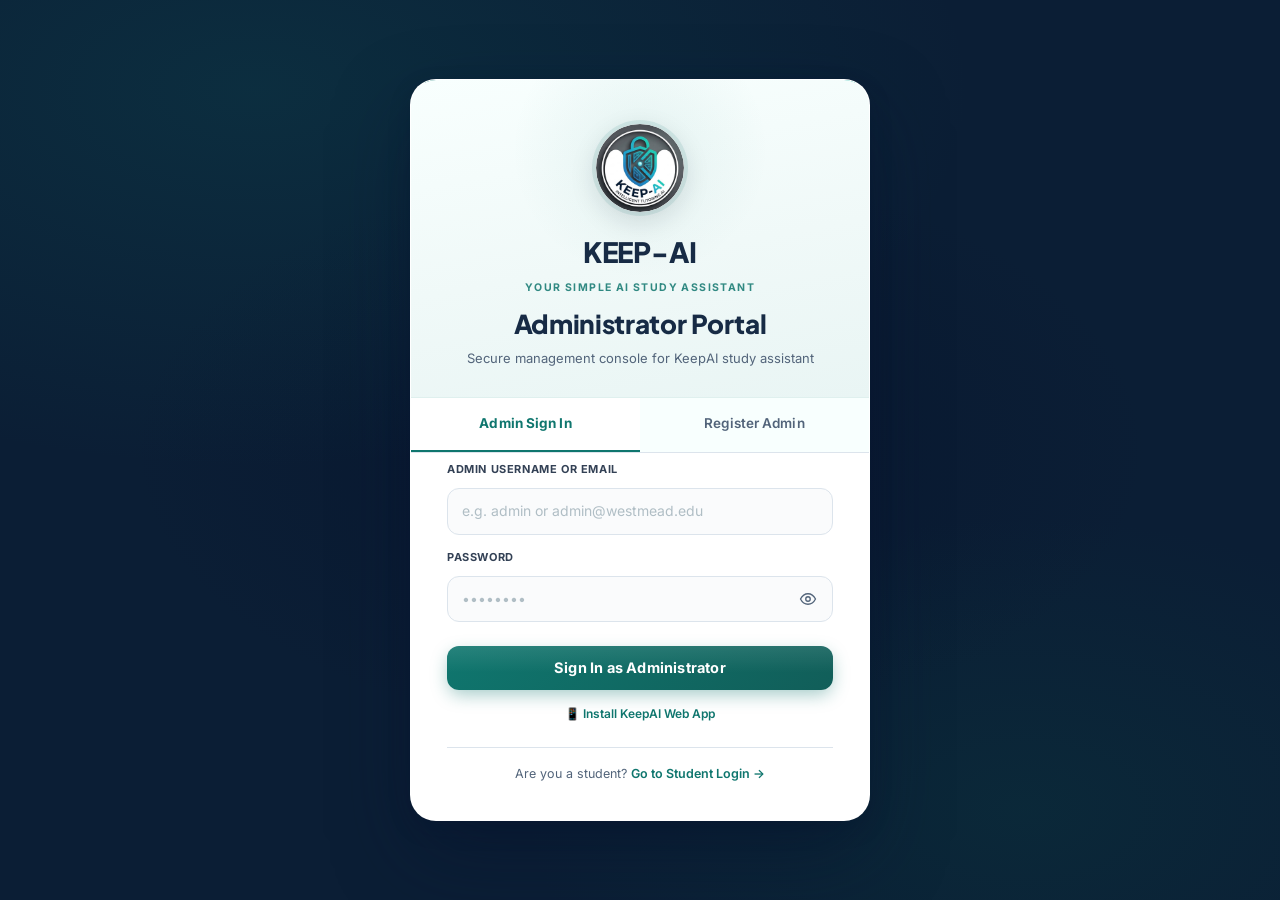
==== commit 3c769cfc: "Align admin login with student design Co-authored-by: Copilot <223556219+Copilot@users.noreply.githu" ====
--- a/admin_dashboard.html
+++ b/admin_dashboard.html
@@ -148,7 +148,7 @@
 
 .auth-wrapper {
   width: 100%;
-  max-width: 480px;
+  max-width: 460px;
   animation: cardEntrance .55s cubic-bezier(.22,.68,0,1.2) both;
 }
 
@@ -172,7 +172,7 @@
 }
 
 .auth-header {
-  padding: 42px 36px 24px;
+  padding: 44px 40px 28px;
   text-align: center;
   background: linear-gradient(170deg, #F8FFFE 0%, #F0F9F8 55%, #E9F5F4 100%);
   border-bottom: 1px solid #DFF0EE;
@@ -192,14 +192,14 @@
 }
 
 .auth-logo {
-  width: 84px;
-  height: 84px;
+  width: 88px;
+  height: 88px;
   background: white;
   border-radius: 50%;
   display: flex;
   align-items: center;
   justify-content: center;
-  margin: 0 auto 16px;
+  margin: 0 auto 18px;
   box-shadow: 0 0 0 4px rgba(15,118,110,.10), 0 8px 28px rgba(15,23,42,.14);
   overflow: hidden;
   position: relative;
@@ -226,6 +226,17 @@
   text-transform: uppercase;
   color: var(--primary);
   opacity: .85;
+  position: relative;
+  z-index: 1;
+}
+
+.auth-brand {
+  font-family: 'Plus Jakarta Sans', 'Inter', sans-serif;
+  font-size: 28px;
+  font-weight: 800;
+  letter-spacing: -.3px;
+  color: var(--text-main);
+  margin-bottom: 5px;
   position: relative;
   z-index: 1;
 }
@@ -288,7 +299,7 @@
 }
 
 .auth-body {
-  padding: 14px 34px 34px;
+  padding: 8px 36px 36px;
   background: white;
 }
 
@@ -307,16 +318,16 @@
 }
 
 .form-group {
-  margin-bottom: 16px;
+  margin-bottom: 14px;
 }
 
 .form-group label {
   display: block;
-  font-size: 11.5px;
+  font-size: 11px;
   font-weight: 700;
-  color: var(--text-main);
+  color: var(--text-body);
   margin-bottom: 6px;
-  letter-spacing: 0.4px;
+  letter-spacing: 0.6px;
   text-transform: uppercase;
 }
 
@@ -324,16 +335,27 @@
   width: 100%;
   padding: 11px 14px;
   font-size: 14px;
-  border: 1px solid var(--border);
+  font-family: inherit;
+  border: 1.5px solid var(--border);
   border-radius: var(--radius-md);
+  background: #FAFBFC;
+  color: var(--text-main);
+  transition: border-color 0.2s, box-shadow 0.2s, background 0.2s;
+}
+
+.form-group input::placeholder {
+  color: #B0BEC5;
+}
+
+.form-group input:hover {
+  border-color: #B2D8D5;
   background: white;
-  color: var(--text-main);
-  transition: border-color 0.2s, box-shadow 0.2s;
 }
 
 .form-group input:focus, .form-group textarea:focus {
   border-color: var(--primary);
-  box-shadow: 0 0 0 3px rgba(15, 118, 110, 0.12);
+  background: white;
+  box-shadow: var(--shadow-inp);
 }
 
 .btn {
@@ -384,6 +406,14 @@
   transform: none;
 }
 
+#auth-container .form-view .btn-primary {
+  width: 100%;
+  padding: 13px 20px;
+  font-size: 14.5px;
+  font-family: inherit;
+  justify-content: center;
+}
+
 .btn-danger {
   background: var(--rose);
   color: white;
@@ -459,10 +489,12 @@
   grid-template-columns: 78px minmax(0, 1fr);
 }
 
-/* Sidebar */
+/* ===============================================================
+   ADMIN SIDEBAR - STUDENT SIDEBAR ALIGNED PROFESSIONAL DESIGN
+   =============================================================== */
 .dash-sidebar {
-  background: #0B1E35;
-  color: #f1f5f9;
+  background: #142D4E;
+  color: #94a3b8;
   display: flex;
   flex-direction: column;
   height: 100vh;
@@ -470,10 +502,282 @@
   top: 0;
   border-right: 1px solid rgba(255, 255, 255, 0.08);
   padding: 20px 14px;
+  gap: 14px;
   z-index: 40;
   overflow-x: hidden;
   overflow-y: auto;
-  transition: transform 0.28s cubic-bezier(0.4, 0, 0.2, 1);
+  transition: width 0.25s cubic-bezier(0.4, 0, 0.2, 1), transform 0.28s cubic-bezier(0.4, 0, 0.2, 1);
+}
+
+/* Brand header matching student dashboard brand-mark */
+.dash-brand {
+  display: flex;
+  align-items: center;
+  gap: 12px;
+  padding: 2px 4px 14px;
+  border-bottom: 1px solid rgba(255, 255, 255, 0.08);
+  margin-bottom: 2px;
+}
+
+.brand-mark {
+  width: 38px;
+  height: 38px;
+  background: #ffffff;
+  border-radius: 9px;
+  display: grid;
+  place-items: center;
+  box-shadow: 0 4px 14px rgba(15, 118, 110, 0.35);
+  overflow: hidden;
+  padding: 4px;
+  flex-shrink: 0;
+}
+
+.brand-mark img {
+  width: 100%;
+  height: 100%;
+  object-fit: contain;
+}
+
+.dash-brand-text {
+  flex: 1;
+  min-width: 0;
+}
+
+.dash-brand-title {
+  font-size: 15.5px;
+  font-weight: 800;
+  color: #ffffff;
+  letter-spacing: -0.3px;
+  display: flex;
+  align-items: center;
+  gap: 6px;
+  line-height: 1.25;
+}
+
+.brand-badge-admin {
+  font-size: 9px;
+  font-weight: 800;
+  letter-spacing: 0.6px;
+  text-transform: uppercase;
+  background: rgba(15, 118, 110, 0.35);
+  color: #5EEAD4;
+  border: 1px solid rgba(20, 184, 166, 0.4);
+  border-radius: 999px;
+  padding: 1px 6px;
+  line-height: 1.3;
+}
+
+.dash-brand-sub {
+  font-size: 10.5px;
+  color: #7E92A9;
+  margin-top: 2px;
+  font-weight: 600;
+  white-space: nowrap;
+  overflow: hidden;
+  text-overflow: ellipsis;
+}
+
+.sidebar-close-btn {
+  display: none;
+  align-items: center;
+  justify-content: center;
+  width: 32px;
+  height: 32px;
+  flex: 0 0 32px;
+  color: #94a3b8;
+  background: transparent;
+  border: 0;
+  border-radius: var(--radius-xs);
+  cursor: pointer;
+  transition: all 0.2s;
+}
+
+.sidebar-close-btn:hover {
+  color: #ffffff;
+  background: rgba(255, 255, 255, 0.08);
+}
+
+/* Category label like student sidebar */
+.nav-label {
+  font-size: 10px;
+  letter-spacing: 1.4px;
+  text-transform: uppercase;
+  color: #52647A;
+  padding: 0 10px;
+  margin: 4px 0 2px;
+  font-weight: 700;
+  white-space: nowrap;
+  user-select: none;
+}
+
+/* Navigation items matching student sidebar .nav-item */
+.dash-nav {
+  display: flex;
+  flex-direction: column;
+  gap: 6px;
+  flex: 1;
+}
+
+.nav-link {
+  display: flex;
+  align-items: center;
+  gap: 12px;
+  width: 100%;
+  color: #94a3b8;
+  padding: 10.5px 14px;
+  border-radius: var(--radius-sm);
+  font-size: 13.5px;
+  font-weight: 600;
+  transition: all 0.2s cubic-bezier(0.4, 0, 0.2, 1);
+  position: relative;
+  text-decoration: none;
+  border: 0;
+  background: transparent;
+  white-space: nowrap;
+  text-align: left;
+  cursor: pointer;
+  user-select: none;
+}
+
+.nav-link i {
+  width: 20px;
+  font-size: 15px;
+  text-align: center;
+  flex-shrink: 0;
+  color: #7E92A9;
+  transition: color 0.18s, transform 0.18s;
+}
+
+.nav-link:hover {
+  background: rgba(255, 255, 255, 0.06);
+  color: #f1f5f9;
+}
+
+.nav-link:hover i {
+  color: #5EEAD4;
+}
+
+.nav-link.active {
+  background: linear-gradient(135deg, #0F766E 0%, #0D6560 60%, #094D46 100%);
+  color: #ffffff;
+  font-weight: 700;
+  box-shadow: 0 4px 14px rgba(15, 118, 110, 0.45);
+}
+
+.nav-link.active i {
+  color: #ffffff;
+}
+
+/* Collapsed sidebar rail mode on desktop */
+#dashboard-app.sidebar-collapsed .dash-sidebar {
+  padding-inline: 10px;
+  align-items: center;
+}
+
+#dashboard-app.sidebar-collapsed .dash-brand {
+  justify-content: center;
+  padding-inline: 0;
+  width: 100%;
+}
+
+#dashboard-app.sidebar-collapsed .dash-brand-text,
+#dashboard-app.sidebar-collapsed .nav-label,
+#dashboard-app.sidebar-collapsed .nav-link > span,
+#dashboard-app.sidebar-collapsed .sidebar-pwa-btn span,
+#dashboard-app.sidebar-collapsed .sidebar-status-line span,
+#dashboard-app.sidebar-collapsed .admin-info,
+#dashboard-app.sidebar-collapsed .tag-pill,
+#dashboard-app.sidebar-collapsed .btn-signout span {
+  display: none !important;
+}
+
+#dashboard-app.sidebar-collapsed .nav-link {
+  justify-content: center;
+  padding: 11px 0;
+  width: 44px;
+  margin: 0 auto;
+}
+
+#dashboard-app.sidebar-collapsed .nav-link i {
+  font-size: 17px;
+  width: auto;
+}
+
+#dashboard-app.sidebar-collapsed .dash-sidebar-footer {
+  width: 56px;
+  padding: 10px 6px;
+  align-items: center;
+}
+
+#dashboard-app.sidebar-collapsed .sidebar-status-line {
+  justify-content: center;
+}
+
+#dashboard-app.sidebar-collapsed .sidebar-pwa-btn,
+#dashboard-app.sidebar-collapsed .btn-signout {
+  width: 40px;
+  height: 40px;
+  padding: 0;
+  gap: 0;
+  justify-content: center;
+}
+
+#dashboard-app.sidebar-collapsed .admin-badge {
+  padding: 4px;
+  justify-content: center;
+  width: 40px;
+}
+
+#dashboard-app.sidebar-collapsed .admin-avatar {
+  width: 28px;
+  height: 28px;
+}
+
+/* Sidebar Footer matching student sidebar-bottom */
+.dash-sidebar-footer {
+  margin-top: auto;
+  background: #1C3A5C;
+  border: 1px solid rgba(255, 255, 255, 0.08);
+  border-radius: var(--radius-md);
+  padding: 13px;
+  display: flex;
+  flex-direction: column;
+  gap: 10px;
+}
+
+.sidebar-status-line {
+  display: flex;
+  align-items: center;
+  justify-content: space-between;
+  padding-bottom: 8px;
+  border-bottom: 1px solid rgba(255, 255, 255, 0.06);
+}
+
+.status-indicator {
+  display: flex;
+  align-items: center;
+  gap: 7px;
+  color: #cbd5e1;
+  font-weight: 600;
+  font-size: 11.5px;
+}
+
+.status-dot {
+  width: 7px;
+  height: 7px;
+  border-radius: 50%;
+  background: #10B981;
+  box-shadow: 0 0 10px rgba(16, 185, 129, 0.72);
+}
+
+.sidebar-status-line .mini-pill {
+  background: rgba(255, 255, 255, 0.08);
+  color: #94a3b8;
+  border: 1px solid rgba(255, 255, 255, 0.08);
+  border-radius: 999px;
+  padding: 1px 7px;
+  font-size: 10px;
+  font-weight: 700;
 }
 
 .sidebar-pwa-btn {
@@ -482,177 +786,117 @@
   align-items: center;
   justify-content: center;
   gap: 8px;
-  padding: 9px 12px;
-  border-radius: var(--radius-sm);
-  background: rgba(255, 255, 255, 0.06);
-  color: #cbd5e1;
-  border: 1px solid rgba(255, 255, 255, 0.12);
-  font-size: 12.5px;
-  font-weight: 600;
+  padding: 8.5px 12px;
+  border-radius: 10px;
+  background: rgba(255, 255, 255, 0.065);
+  color: #f2f7f8;
+  border: 1px solid rgba(148, 163, 184, 0.2);
+  font-size: 11.5px;
+  font-weight: 700;
   cursor: pointer;
   transition: all 0.2s;
-  margin-bottom: 12px;
+  min-height: 38px;
+}
+
+.sidebar-pwa-btn i {
+  color: #72dfce;
+  font-size: 13px;
 }
 
 .sidebar-pwa-btn:hover {
-  background: rgba(15, 118, 110, 0.25);
-  border-color: rgba(20, 184, 166, 0.4);
+  border-color: rgba(94, 234, 212, 0.38);
+  background: rgba(20, 91, 82, 0.42);
   color: #ffffff;
-}
-
-.sidebar-pwa-btn svg {
-  width: 15px;
-  height: 15px;
-}
-
-#dashboard-app.sidebar-collapsed .dash-sidebar {
-  padding-inline: 10px;
-}
-
-#dashboard-app.sidebar-collapsed .dash-brand {
-  justify-content: center;
-  padding-inline: 0;
-}
-
-#dashboard-app.sidebar-collapsed .dash-brand-text,
-#dashboard-app.sidebar-collapsed .nav-link > span,
-#dashboard-app.sidebar-collapsed .admin-info {
-  display: none;
-}
-
-#dashboard-app.sidebar-collapsed .nav-link {
-  justify-content: center;
-  padding-inline: 8px;
-}
-
-#dashboard-app.sidebar-collapsed .admin-badge {
-  justify-content: center;
-  padding-inline: 4px;
-}
-
-#dashboard-app.sidebar-collapsed .btn-signout {
-  font-size: 0;
-  padding: 10px 8px;
-}
-
-#dashboard-app.sidebar-collapsed .btn-signout svg {
-  margin: 0 !important;
-}
-
-.dash-brand {
+  box-shadow: 0 4px 12px rgba(0, 0, 0, 0.16);
+}
+
+.admin-badge {
   display: flex;
   align-items: center;
   gap: 10px;
-  padding: 6px 10px 18px;
-  border-bottom: 1px solid rgba(255, 255, 255, 0.1);
-  margin-bottom: 18px;
-}
-
-.sidebar-close-btn {
-  display: none;
-  align-items: center;
-  justify-content: center;
-  width: 36px;
-  height: 36px;
-  flex: 0 0 36px;
-  color: #cbd5e1;
-  background: transparent;
-  border: 0;
+  padding: 8px 10px;
+  background: rgba(11, 30, 53, 0.55);
+  border: 1px solid rgba(255, 255, 255, 0.06);
   border-radius: var(--radius-sm);
 }
 
-.sidebar-close-btn:hover {
-  color: #fff;
-  background: rgba(255, 255, 255, 0.08);
-}
-
-.sidebar-close-btn svg {
-  width: 20px;
-  height: 20px;
-}
-
-.dash-brand-logo {
-  width: 40px;
-  height: 40px;
-  background: white;
+.admin-avatar {
+  width: 32px;
+  height: 32px;
   border-radius: 50%;
+  background: rgba(15, 118, 110, 0.3);
+  border: 1.5px solid rgba(20, 184, 166, 0.5);
+  display: grid;
+  place-items: center;
+  color: #5EEAD4;
+  font-size: 13px;
+  flex-shrink: 0;
+}
+
+.admin-info {
+  display: flex;
+  flex-direction: column;
+  flex: 1;
+  min-width: 0;
+}
+
+.admin-name {
+  font-size: 12.5px;
+  font-weight: 700;
+  color: #ffffff;
+  white-space: nowrap;
+  overflow: hidden;
+  text-overflow: ellipsis;
+}
+
+.admin-role {
+  font-size: 10.5px;
+  font-weight: 600;
+  color: #5EEAD4;
+}
+
+.tag-pill.primary {
+  background: rgba(15, 118, 110, 0.25);
+  color: #5EEAD4;
+  border: 1px solid rgba(20, 184, 166, 0.35);
+  padding: 2px 7px;
+  font-size: 10.5px;
+  font-weight: 700;
+  border-radius: 999px;
+  letter-spacing: 0.3px;
+}
+
+.btn-signout {
+  width: 100%;
   display: flex;
   align-items: center;
   justify-content: center;
-  padding: 4px;
-}
-
-.dash-brand-logo img {
-  width: 100%;
-  height: 100%;
-  border-radius: 50%;
-  object-fit: cover;
-}
-
-.dash-brand-text {
-  flex: 1;
-  min-width: 0;
-}
-
-.dash-brand-text h3 {
-  font-size: 15px;
-  font-weight: 800;
-  color: white;
-  letter-spacing: -0.3px;
-  line-height: 1.3;
-}
-
-.dash-brand-text span {
-  display: block;
-  margin-top: 2px;
-  font-size: 10px;
-  line-height: 1.4;
-  letter-spacing: 0.2px;
-  color: #B8CAE0;
-  font-weight: 600;
-}
-
-.dash-nav {
-  display: flex;
-  flex-direction: column;
-  gap: 6px;
-  flex: 1;
-}
-
-.nav-link {
-  display: flex;
-  align-items: center;
-  gap: 12px;
-  padding: 10px 14px;
+  gap: 8px;
+  padding: 8px 12px;
+  font-size: 12px;
+  font-weight: 700;
   border-radius: var(--radius-sm);
-  color: #cbd5e1;
-  text-decoration: none;
-  font-weight: 500;
-  font-size: 13.5px;
+  background: rgba(239, 68, 68, 0.12);
+  color: #fca5a5;
+  border: 1px solid rgba(239, 68, 68, 0.25);
+  cursor: pointer;
   transition: all 0.2s;
-  background: transparent;
-  border: 0;
-  text-align: left;
-  width: 100%;
-}
-
-.nav-link:hover {
-  background: rgba(255, 255, 255, 0.07);
-  color: white;
-}
-
-.nav-link.active {
-  background: var(--primary);
-  color: white;
-  font-weight: 600;
-  box-shadow: 0 4px 12px rgba(15, 118, 110, 0.4);
-}
-
-.nav-link svg {
-  width: 18px;
-  height: 18px;
-  stroke-width: 2;
-  flex-shrink: 0;
+  min-height: 36px;
+}
+
+.btn-signout i {
+  font-size: 12.5px;
+  transition: transform 0.2s;
+}
+
+.btn-signout:hover {
+  background: rgba(239, 68, 68, 0.24);
+  border-color: rgba(239, 68, 68, 0.45);
+  color: #ffffff;
+}
+
+.btn-signout:hover i {
+  transform: translateX(2px);
 }
 
 .announcement-list {
@@ -675,53 +919,7 @@
 .announcement-card p { color: var(--text-body); font-size: 13px; white-space: pre-wrap; }
 .announcement-card time { color: var(--text-muted); font-size: 11px; }
 
-.dash-sidebar-footer {
-  padding-top: 16px;
-  border-top: 1px solid rgba(255, 255, 255, 0.1);
-}
-
-.admin-badge {
-  display: flex;
-  align-items: center;
-  justify-content: space-between;
-  padding: 10px;
-  background: rgba(255, 255, 255, 0.05);
-  border-radius: var(--radius-sm);
-  margin-bottom: 12px;
-}
-
-.admin-info {
-  display: flex;
-  flex-direction: column;
-}
-
-.admin-name {
-  font-size: 13px;
-  font-weight: 700;
-  color: white;
-}
-
-.admin-role {
-  font-size: 11px;
-  color: #f87171;
-}
-
-.btn-signout {
-  width: 100%;
-  padding: 9px;
-  font-size: 13px;
-  border-radius: var(--radius-sm);
-  background: rgba(239, 68, 68, 0.15);
-  color: #fca5a5;
-  border: 1px solid rgba(239, 68, 68, 0.3);
-  font-weight: 600;
-  transition: all 0.2s;
-}
-
-.btn-signout:hover {
-  background: rgba(239, 68, 68, 0.3);
-  color: white;
-}
+
 
 /* Main Content Area */
 .dash-main {
@@ -1285,6 +1483,35 @@
   gap: 8px;
 }
 
+
+.playground-kbd {
+  background: #f1f5f9;
+  border: 1px solid #cbd5e1;
+  border-radius: 4px;
+  padding: 2px 6px;
+  font-size: 11px;
+  font-family: inherit;
+  color: var(--text-body);
+}
+
+.ai-live-badge {
+  display: inline-flex;
+  align-items: center;
+  gap: 8px;
+  background: #ecfdf5;
+  border: 1px solid #a7f3d0;
+  padding: 6px 14px;
+  border-radius: 999px;
+  font-size: 12px;
+  font-weight: 700;
+  color: #047857;
+}
+
+.ai-response-status strong {
+  color: var(--text-main);
+  font-weight: 700;
+}
+
 .ai-response-status {
   display: inline-flex;
   align-items: center;
@@ -1901,16 +2128,22 @@
   }
 }
 
-@media (max-width: 540px) {
+@media (max-width: 600px) {
+  #auth-container {
+    padding: 12px;
+  }
   .auth-wrapper {
     max-width: 100%;
-    padding: 0 4px;
   }
   .auth-header {
-    padding: 24px 16px 16px;
+    padding: 32px 24px 22px;
   }
   .auth-body {
-    padding: 20px 16px;
+    padding: 6px 22px 28px;
+  }
+  .auth-tab {
+    padding: 14px 10px;
+    font-size: 13px;
   }
   .dash-main {
     padding: 14px 12px;
@@ -1960,12 +2193,31 @@
   }
 }
 
+@media (max-width: 380px) {
+  #auth-container {
+    padding: 8px;
+  }
+  .auth-header {
+    padding-left: 16px;
+    padding-right: 16px;
+  }
+  .auth-body {
+    padding-left: 16px;
+    padding-right: 16px;
+  }
+  .auth-brand {
+    font-size: 23px;
+  }
+}
+
 .settings-grid {
   display: grid;
-  grid-template-columns: repeat(2, minmax(0, 1fr));
+  grid-template-columns: repeat(3, minmax(0, 1fr));
   align-items: start;
   gap: 18px;
 }
+
+#section-settings .settings-card:first-child { grid-column: span 2; }
 
 .settings-card {
   min-width: 0;
@@ -2063,7 +2315,189 @@
 .notification-setting-row strong { color: var(--text-main); font-size: 12px; }
 .notification-setting-row span { margin-top: 4px; color: var(--text-muted); font-size: 10.5px; line-height: 1.5; }
 .settings-note { margin-top: 13px; padding-left: 11px; border-left: 2px solid var(--primary-border); color: var(--text-muted); font-size: 10.5px; line-height: 1.6; }
-.settings-ai-card { grid-column: 1 / -1; }
+.maintenance-settings-card {
+  grid-column: 1 / -1;
+  position: relative;
+  overflow: hidden;
+  transition: border-color .2s ease, box-shadow .2s ease;
+}
+.maintenance-settings-card[data-maintenance-state="active"] {
+  border-color: #e7b66b;
+  box-shadow: inset 3px 0 0 #d97706, var(--shadow-card);
+}
+.maintenance-settings-card[data-maintenance-pending="true"] {
+  border-color: #d97706;
+  box-shadow: inset 3px 0 0 #d97706, 0 10px 24px rgba(161, 98, 7, .1);
+}
+.maintenance-heading-row {
+  display: flex;
+  align-items: center;
+  gap: 10px;
+  flex-wrap: wrap;
+}
+.maintenance-state-badge {
+  display: inline-flex;
+  min-height: 23px;
+  align-items: center;
+  gap: 6px;
+  padding: 4px 8px;
+  border: 1px solid #a7f3d0;
+  border-radius: 999px;
+  background: #ecfdf5;
+  color: #166534;
+  font-size: 9px;
+  font-weight: 800;
+  letter-spacing: .045em;
+  line-height: 1.1;
+  text-transform: uppercase;
+}
+.maintenance-state-badge::before {
+  width: 6px;
+  height: 6px;
+  border-radius: 50%;
+  background: currentColor;
+  content: "";
+}
+.maintenance-state-badge[data-state="active"],
+.maintenance-state-badge[data-state="pending"] {
+  border-color: #f2d3a4;
+  background: #fff7e8;
+  color: #92500a;
+}
+.maintenance-state-badge[data-state="loading"] {
+  border-color: var(--border);
+  background: var(--bg-subtle);
+  color: var(--text-muted);
+}
+.maintenance-toggle-switch {
+  position: relative;
+  display: inline-flex;
+  width: 46px;
+  height: 26px;
+  flex: 0 0 46px;
+  align-items: center;
+  cursor: pointer;
+}
+.maintenance-toggle-switch input {
+  position: absolute;
+  width: 1px;
+  height: 1px;
+  overflow: hidden;
+  clip: rect(0, 0, 0, 0);
+  white-space: nowrap;
+  clip-path: inset(50%);
+}
+.maintenance-switch-track {
+  position: relative;
+  width: 46px;
+  height: 26px;
+  border: 1px solid #94a3b8;
+  border-radius: 999px;
+  background: #cbd5e1;
+  transition: background .18s ease, border-color .18s ease, box-shadow .18s ease;
+}
+.maintenance-switch-track::after {
+  position: absolute;
+  top: 3px;
+  left: 3px;
+  width: 18px;
+  height: 18px;
+  border-radius: 50%;
+  background: #fff;
+  box-shadow: 0 1px 3px rgba(15, 23, 42, .25);
+  content: "";
+  transition: transform .18s ease;
+}
+.maintenance-toggle-switch input:checked + .maintenance-switch-track {
+  border-color: #b45309;
+  background: #d97706;
+}
+.maintenance-toggle-switch input:checked + .maintenance-switch-track::after {
+  transform: translateX(20px);
+}
+.maintenance-toggle-switch input:focus-visible + .maintenance-switch-track {
+  outline: 3px solid rgba(15, 118, 110, .35);
+  outline-offset: 3px;
+}
+.maintenance-toggle-switch input:disabled + .maintenance-switch-track {
+  cursor: wait;
+  opacity: .58;
+}
+.maintenance-impact {
+  display: flex;
+  align-items: flex-start;
+  gap: 11px;
+  margin: 14px 0 0;
+  padding: 13px 14px;
+  border: 1px solid #f0d09f;
+  border-radius: 11px;
+  background: #fff8eb;
+  color: #77400d;
+  font-size: 11px;
+  line-height: 1.55;
+  animation: maintenanceNoticeIn .18s ease-out both;
+}
+.maintenance-impact[hidden] { display: none; }
+.maintenance-impact-icon {
+  display: grid;
+  width: 28px;
+  height: 28px;
+  flex: 0 0 28px;
+  place-items: center;
+  border-radius: 8px;
+  background: #ffedcc;
+  color: #a35209;
+}
+.maintenance-impact-copy strong {
+  display: block;
+  margin-bottom: 2px;
+  color: #713f12;
+  font-size: 11.5px;
+}
+.maintenance-impact-copy span { display: block; }
+.maintenance-settings-card[data-maintenance-pending="true"] .settings-feedback {
+  border-color: #f0d09f;
+  background: #fff8eb;
+  color: #77400d;
+}
+.maintenance-settings-card[data-maintenance-state="active"] .settings-feedback {
+  border-color: #f0d09f;
+  background: #fff8eb;
+  color: #77400d;
+}
+.maintenance-settings-card[data-maintenance-pending="true"] #save-system-maintenance,
+.maintenance-settings-card[data-maintenance-state="active"] #save-system-maintenance {
+  background: linear-gradient(135deg, #b45309, #92400e);
+  border-color: transparent;
+  color: #fff;
+  box-shadow: 0 5px 14px rgba(180, 83, 9, .22);
+}
+.maintenance-settings-card[data-maintenance-pending="true"] #save-system-maintenance:hover:not(:disabled),
+.maintenance-settings-card[data-maintenance-state="active"] #save-system-maintenance:hover:not(:disabled) {
+  background: linear-gradient(135deg, #92400e, #78350f);
+}
+.maintenance-actions {
+  display: inline-flex;
+  align-items: center;
+  gap: 8px;
+  flex-wrap: wrap;
+}
+.maintenance-actions .btn { min-height: 40px; }
+.maintenance-settings-card .settings-feedback[data-state="active"],
+.maintenance-settings-card .settings-feedback[data-state="pending"] {
+  border-color: #f0d09f;
+  background: #fff8eb;
+  color: #77400d;
+}
+.maintenance-settings-card .settings-feedback[data-state="error"] {
+  border-color: #fecaca;
+  background: #fef2f2;
+  color: #991b1b;
+}
+@keyframes maintenanceNoticeIn {
+  from { opacity: 0; transform: translateY(-4px); }
+  to { opacity: 1; transform: translateY(0); }
+}
 .settings-ai-status { border: 0; }
 
 body.admin-theme-dark,
@@ -2163,6 +2597,77 @@
   border-color: #5EEAD4;
 }
 
+body.admin-theme-dark .maintenance-settings-card[data-maintenance-state="active"],
+#dashboard-app.admin-theme-dark .maintenance-settings-card[data-maintenance-state="active"] {
+  border-color: #795b32;
+  box-shadow: inset 3px 0 0 #fbbf24, var(--shadow-card);
+}
+body.admin-theme-dark .maintenance-settings-card[data-maintenance-pending="true"],
+#dashboard-app.admin-theme-dark .maintenance-settings-card[data-maintenance-pending="true"] {
+  border-color: #795b32;
+  box-shadow: inset 3px 0 0 #fbbf24, 0 10px 24px rgba(0, 0, 0, .22);
+}
+body.admin-theme-dark .maintenance-state-badge,
+#dashboard-app.admin-theme-dark .maintenance-state-badge {
+  border-color: #236848;
+  background: #16372a;
+  color: #a7f3d0;
+}
+body.admin-theme-dark .maintenance-state-badge[data-state="active"],
+body.admin-theme-dark .maintenance-state-badge[data-state="pending"],
+#dashboard-app.admin-theme-dark .maintenance-state-badge[data-state="active"],
+#dashboard-app.admin-theme-dark .maintenance-state-badge[data-state="pending"] {
+  border-color: #765528;
+  background: #352a18;
+  color: #fcd38a;
+}
+body.admin-theme-dark .maintenance-state-badge[data-state="loading"],
+#dashboard-app.admin-theme-dark .maintenance-state-badge[data-state="loading"] {
+  border-color: var(--border);
+  background: var(--bg-subtle);
+  color: var(--text-muted);
+}
+body.admin-theme-dark .maintenance-switch-track,
+#dashboard-app.admin-theme-dark .maintenance-switch-track {
+  border-color: #66758a;
+  background: #475569;
+}
+body.admin-theme-dark .maintenance-toggle-switch input:checked + .maintenance-switch-track,
+#dashboard-app.admin-theme-dark .maintenance-toggle-switch input:checked + .maintenance-switch-track {
+  border-color: #fbbf24;
+  background: #b45309;
+}
+body.admin-theme-dark .maintenance-impact,
+body.admin-theme-dark .maintenance-settings-card[data-maintenance-pending="true"] .settings-feedback,
+body.admin-theme-dark .maintenance-settings-card[data-maintenance-state="active"] .settings-feedback,
+body.admin-theme-dark .maintenance-settings-card .settings-feedback[data-state="active"],
+body.admin-theme-dark .maintenance-settings-card .settings-feedback[data-state="pending"],
+#dashboard-app.admin-theme-dark .maintenance-impact,
+#dashboard-app.admin-theme-dark .maintenance-settings-card[data-maintenance-pending="true"] .settings-feedback,
+#dashboard-app.admin-theme-dark .maintenance-settings-card[data-maintenance-state="active"] .settings-feedback,
+#dashboard-app.admin-theme-dark .maintenance-settings-card .settings-feedback[data-state="active"],
+#dashboard-app.admin-theme-dark .maintenance-settings-card .settings-feedback[data-state="pending"] {
+  border-color: #765528;
+  background: #302719;
+  color: #f4d8a6;
+}
+body.admin-theme-dark .maintenance-impact-icon,
+#dashboard-app.admin-theme-dark .maintenance-impact-icon {
+  background: #49351b;
+  color: #fcd38a;
+}
+body.admin-theme-dark .maintenance-impact-copy strong,
+#dashboard-app.admin-theme-dark .maintenance-impact-copy strong {
+  color: #ffe2ad;
+}
+body.admin-theme-dark .maintenance-settings-card[data-maintenance-pending="true"] #save-system-maintenance,
+body.admin-theme-dark .maintenance-settings-card[data-maintenance-state="active"] #save-system-maintenance,
+#dashboard-app.admin-theme-dark .maintenance-settings-card[data-maintenance-pending="true"] #save-system-maintenance,
+#dashboard-app.admin-theme-dark .maintenance-settings-card[data-maintenance-state="active"] #save-system-maintenance {
+  background: linear-gradient(135deg, #b45309, #92400e);
+  color: #fff;
+}
+
 #dashboard-app.admin-theme-dark .dash-main .dash-card,
 #dashboard-app.admin-theme-dark .dash-main .stat-card,
 #dashboard-app.admin-theme-dark .dash-main .data-table-wrapper,
@@ -2248,18 +2753,28 @@
 }
 
 #dashboard-app.admin-theme-dark .dash-sidebar {
-  background: #050505;
-  border-color: var(--border);
+  background: #142D4E !important;
+  border-color: rgba(255, 255, 255, 0.08) !important;
+}
+
+#dashboard-app.admin-theme-dark .dash-sidebar-footer {
+  background: #1C3A5C !important;
+  border-color: rgba(255, 255, 255, 0.08) !important;
 }
 
 #dashboard-app.admin-theme-dark .dash-sidebar .nav-link {
-  color: #C4CBD4;
-}
-
-#dashboard-app.admin-theme-dark .dash-sidebar .nav-link.active,
+  color: #94a3b8 !important;
+}
+
 #dashboard-app.admin-theme-dark .dash-sidebar .nav-link:hover {
-  background: #12443E;
-  color: #FFFFFF;
+  background: rgba(255, 255, 255, 0.06) !important;
+  color: #f1f5f9 !important;
+}
+
+#dashboard-app.admin-theme-dark .dash-sidebar .nav-link.active {
+  background: linear-gradient(135deg, #0F766E 0%, #0D6560 60%, #094D46 100%) !important;
+  color: #ffffff !important;
+  box-shadow: 0 4px 14px rgba(15, 118, 110, 0.45) !important;
 }
 
 #dashboard-app.admin-theme-dark :is(input, textarea)::placeholder {
@@ -2270,6 +2785,243 @@
 #dashboard-app.admin-theme-dark select option {
   background: var(--bg-surface);
   color: var(--text-main);
+}
+
+
+/* AI Diagnostics & Playground - Dark Mode */
+body.admin-theme-dark .playground-box,
+#dashboard-app.admin-theme-dark .playground-box {
+  color: var(--text-body);
+}
+
+body.admin-theme-dark .playground-box label,
+#dashboard-app.admin-theme-dark .playground-box label {
+  color: #FFFFFF !important;
+}
+
+body.admin-theme-dark .mode-chip,
+#dashboard-app.admin-theme-dark .mode-chip {
+  background-color: #161F30 !important;
+  color: #CBD5E1 !important;
+  border-color: #2D3E56 !important;
+  box-shadow: 0 1px 2px rgba(0, 0, 0, 0.25) !important;
+}
+
+body.admin-theme-dark .mode-chip:hover,
+#dashboard-app.admin-theme-dark .mode-chip:hover {
+  background-color: #1E2D44 !important;
+  color: #FFFFFF !important;
+  border-color: #14B8A6 !important;
+}
+
+body.admin-theme-dark .mode-chip.active,
+#dashboard-app.admin-theme-dark .mode-chip.active {
+  background: linear-gradient(135deg, #0F766E 0%, #0D6560 50%, #094D46 100%) !important;
+  border-color: #14B8A6 !important;
+  color: #FFFFFF !important;
+  box-shadow: 0 4px 14px rgba(15, 118, 110, 0.45) !important;
+}
+
+body.admin-theme-dark .quick-prompt-label,
+#dashboard-app.admin-theme-dark .quick-prompt-label {
+  color: #8E9BAE !important;
+}
+
+body.admin-theme-dark .quick-prompt-btn,
+#dashboard-app.admin-theme-dark .quick-prompt-btn {
+  background-color: #161F30 !important;
+  color: #CBD5E1 !important;
+  border-color: #2D3E56 !important;
+}
+
+body.admin-theme-dark .quick-prompt-btn:hover,
+#dashboard-app.admin-theme-dark .quick-prompt-btn:hover {
+  background-color: #1E2D44 !important;
+  border-color: #14B8A6 !important;
+  color: #5EEAD4 !important;
+}
+
+body.admin-theme-dark #ai-test-prompt,
+#dashboard-app.admin-theme-dark #ai-test-prompt {
+  background-color: #0B1322 !important;
+  color: #FFFFFF !important;
+  border-color: #26354A !important;
+}
+
+body.admin-theme-dark #ai-test-prompt:focus,
+#dashboard-app.admin-theme-dark #ai-test-prompt:focus {
+  border-color: #14B8A6 !important;
+  box-shadow: 0 0 0 3px rgba(20, 184, 166, 0.2) !important;
+}
+
+body.admin-theme-dark #ai-test-prompt::placeholder,
+#dashboard-app.admin-theme-dark #ai-test-prompt::placeholder {
+  color: #64748B !important;
+}
+
+body.admin-theme-dark .ai-response-wrapper,
+#dashboard-app.admin-theme-dark .ai-response-wrapper {
+  background-color: #0B1322 !important;
+  border-color: #26354A !important;
+  box-shadow: 0 4px 16px rgba(0, 0, 0, 0.35) !important;
+}
+
+body.admin-theme-dark .ai-response-wrapper:focus-within,
+#dashboard-app.admin-theme-dark .ai-response-wrapper:focus-within {
+  border-color: #14B8A6 !important;
+}
+
+body.admin-theme-dark .ai-response-toolbar,
+#dashboard-app.admin-theme-dark .ai-response-toolbar {
+  background-color: #111C2E !important;
+  border-bottom-color: #26354A !important;
+}
+
+body.admin-theme-dark .ai-response-status,
+#dashboard-app.admin-theme-dark .ai-response-status {
+  color: #CBD5E1 !important;
+}
+
+body.admin-theme-dark .ai-response-status strong,
+#dashboard-app.admin-theme-dark .ai-response-status strong {
+  color: #FFFFFF !important;
+}
+
+body.admin-theme-dark .ai-model-tag,
+#dashboard-app.admin-theme-dark .ai-model-tag {
+  background-color: rgba(255, 255, 255, 0.08) !important;
+  color: #94A3B8 !important;
+  border: 1px solid rgba(255, 255, 255, 0.12) !important;
+}
+
+body.admin-theme-dark .btn-copy-response,
+#dashboard-app.admin-theme-dark .btn-copy-response {
+  background-color: #161F30 !important;
+  border-color: #2D3E56 !important;
+  color: #CBD5E1 !important;
+}
+
+body.admin-theme-dark .btn-copy-response:hover,
+#dashboard-app.admin-theme-dark .btn-copy-response:hover {
+  background-color: #1E2D44 !important;
+  border-color: #14B8A6 !important;
+  color: #5EEAD4 !important;
+}
+
+body.admin-theme-dark .ai-response-body,
+#dashboard-app.admin-theme-dark .ai-response-body {
+  background-color: #0B1322 !important;
+  color: #E2E8F0 !important;
+}
+
+body.admin-theme-dark .ai-empty-prompt-state,
+#dashboard-app.admin-theme-dark .ai-empty-prompt-state {
+  background-color: transparent !important;
+  color: #94A3B8 !important;
+}
+
+body.admin-theme-dark .ai-empty-icon,
+#dashboard-app.admin-theme-dark .ai-empty-icon {
+  background-color: rgba(15, 118, 110, 0.2) !important;
+  color: #5EEAD4 !important;
+  border: 1px solid rgba(20, 184, 166, 0.35) !important;
+}
+
+body.admin-theme-dark .ai-empty-prompt-state h4,
+#dashboard-app.admin-theme-dark .ai-empty-prompt-state h4 {
+  color: #FFFFFF !important;
+}
+
+body.admin-theme-dark .ai-empty-prompt-state p,
+#dashboard-app.admin-theme-dark .ai-empty-prompt-state p {
+  color: #94A3B8 !important;
+}
+
+body.admin-theme-dark .ai-empty-prompt-state p strong,
+#dashboard-app.admin-theme-dark .ai-empty-prompt-state p strong {
+  color: #5EEAD4 !important;
+}
+
+/* AI Rendered Markdown Outputs in Dark Mode */
+body.admin-theme-dark .ai-response-body p,
+#dashboard-app.admin-theme-dark .ai-response-body p,
+body.admin-theme-dark .ai-response-body li,
+#dashboard-app.admin-theme-dark .ai-response-body li,
+body.admin-theme-dark .ai-response-body span,
+#dashboard-app.admin-theme-dark .ai-response-body span,
+body.admin-theme-dark .ai-response-body td,
+#dashboard-app.admin-theme-dark .ai-response-body td,
+body.admin-theme-dark .ai-response-body th,
+#dashboard-app.admin-theme-dark .ai-response-body th {
+  color: #E2E8F0 !important;
+}
+
+body.admin-theme-dark .ai-response-body h1,
+#dashboard-app.admin-theme-dark .ai-response-body h1,
+body.admin-theme-dark .ai-response-body h2,
+#dashboard-app.admin-theme-dark .ai-response-body h2,
+body.admin-theme-dark .ai-response-body h3,
+#dashboard-app.admin-theme-dark .ai-response-body h3,
+body.admin-theme-dark .ai-response-body h4,
+#dashboard-app.admin-theme-dark .ai-response-body h4 {
+  color: #FFFFFF !important;
+}
+
+body.admin-theme-dark .ai-response-body strong,
+#dashboard-app.admin-theme-dark .ai-response-body strong {
+  color: #FFFFFF !important;
+}
+
+body.admin-theme-dark .ai-response-body em,
+#dashboard-app.admin-theme-dark .ai-response-body em {
+  color: #CBD5E1 !important;
+}
+
+body.admin-theme-dark .ai-response-body code,
+#dashboard-app.admin-theme-dark .ai-response-body code {
+  background-color: rgba(255, 255, 255, 0.08) !important;
+  color: #7DD3FC !important;
+  border: 1px solid rgba(255, 255, 255, 0.12) !important;
+}
+
+body.admin-theme-dark .ai-response-body pre,
+#dashboard-app.admin-theme-dark .ai-response-body pre {
+  background-color: #050B14 !important;
+  border-color: #26354A !important;
+  color: #E2E8F0 !important;
+}
+
+body.admin-theme-dark .ai-response-body blockquote,
+#dashboard-app.admin-theme-dark .ai-response-body blockquote {
+  border-left-color: #14B8A6 !important;
+  background-color: rgba(20, 184, 166, 0.08) !important;
+  color: #CBD5E1 !important;
+}
+
+body.admin-theme-dark .ai-response-body a,
+#dashboard-app.admin-theme-dark .ai-response-body a {
+  color: #5EEAD4 !important;
+}
+
+body.admin-theme-dark .playground-kbd,
+#dashboard-app.admin-theme-dark .playground-kbd {
+  background-color: #161F30 !important;
+  border-color: #2D3E56 !important;
+  color: #CBD5E1 !important;
+}
+
+body.admin-theme-dark .ai-live-badge,
+#dashboard-app.admin-theme-dark .ai-live-badge {
+  background-color: rgba(5, 150, 105, 0.15) !important;
+  border-color: rgba(5, 150, 105, 0.35) !important;
+  color: #34D399 !important;
+}
+
+
+@media (max-width: 1200px) {
+  .settings-grid { grid-template-columns: repeat(2, minmax(0, 1fr)); }
+  #section-settings .settings-card:first-child { grid-column: auto; }
+  .settings-ai-card { grid-column: 1 / -1; }
 }
 
 @media (max-width: 900px) {
@@ -2282,7 +3034,240 @@
   .settings-row { align-items: flex-start; gap: 12px; }
   .settings-select { width: min(160px, 46%); }
   .settings-actions { align-items: flex-start; flex-direction: column; }
-}
+  .maintenance-actions { width: 100%; }
+  .maintenance-actions .btn { flex: 1 1 auto; }
+}
+
+/* ===============================================================
+   DARK MODE - AI PLAYGROUND COMPREHENSIVE FIX
+   Ensures all playground UI elements are readable in dark mode.
+   =============================================================== */
+
+/* Response type chips (Study Tutor / Simple Summary / etc.) */
+body.admin-theme-dark .mode-chip,
+#dashboard-app.admin-theme-dark .mode-chip {
+  background: #1a2535 !important;
+  background-image: none !important;
+  border-color: rgba(255, 255, 255, 0.12) !important;
+  color: #94A3B8 !important;
+  box-shadow: none !important;
+}
+
+body.admin-theme-dark .mode-chip:hover,
+#dashboard-app.admin-theme-dark .mode-chip:hover {
+  background: rgba(15, 118, 110, 0.2) !important;
+  border-color: rgba(20, 184, 166, 0.4) !important;
+  color: #5EEAD4 !important;
+}
+
+body.admin-theme-dark .mode-chip.active,
+#dashboard-app.admin-theme-dark .mode-chip.active {
+  background: linear-gradient(135deg, #0F766E 0%, #0D6560 60%, #094D46 100%) !important;
+  border-color: #0F766E !important;
+  color: #ffffff !important;
+  box-shadow: 0 4px 12px rgba(15, 118, 110, 0.35) !important;
+}
+
+/* Quick-prompt sample buttons */
+body.admin-theme-dark .quick-prompt-btn,
+#dashboard-app.admin-theme-dark .quick-prompt-btn {
+  background-color: #1a2535 !important;
+  color: #CBD5E1 !important;
+  border-color: rgba(255, 255, 255, 0.14) !important;
+  box-shadow: none !important;
+}
+
+body.admin-theme-dark .quick-prompt-btn:hover,
+#dashboard-app.admin-theme-dark .quick-prompt-btn:hover {
+  background-color: rgba(15, 118, 110, 0.25) !important;
+  border-color: rgba(20, 184, 166, 0.45) !important;
+  color: #5EEAD4 !important;
+}
+
+body.admin-theme-dark .quick-prompt-label,
+#dashboard-app.admin-theme-dark .quick-prompt-label {
+  color: #64748B !important;
+}
+
+/* AI Response body - override the hardcoded #ffffff */
+body.admin-theme-dark .ai-response-body,
+#dashboard-app.admin-theme-dark .ai-response-body {
+  background-color: #0d1b2e !important;
+  background: #0d1b2e !important;
+  color: #E2E8F0 !important;
+  border-top: 1px solid rgba(255, 255, 255, 0.07) !important;
+}
+
+/* Markdown content inside response body */
+body.admin-theme-dark .ai-response-body p,
+#dashboard-app.admin-theme-dark .ai-response-body p,
+body.admin-theme-dark .ai-response-body li,
+#dashboard-app.admin-theme-dark .ai-response-body li,
+body.admin-theme-dark .ai-response-body span,
+#dashboard-app.admin-theme-dark .ai-response-body span,
+body.admin-theme-dark .ai-response-body td,
+#dashboard-app.admin-theme-dark .ai-response-body td,
+body.admin-theme-dark .ai-response-body th,
+#dashboard-app.admin-theme-dark .ai-response-body th,
+body.admin-theme-dark .ai-response-body h1,
+#dashboard-app.admin-theme-dark .ai-response-body h1,
+body.admin-theme-dark .ai-response-body h2,
+#dashboard-app.admin-theme-dark .ai-response-body h2,
+body.admin-theme-dark .ai-response-body h3,
+#dashboard-app.admin-theme-dark .ai-response-body h3,
+body.admin-theme-dark .ai-response-body h4,
+#dashboard-app.admin-theme-dark .ai-response-body h4,
+body.admin-theme-dark .ai-response-body strong,
+#dashboard-app.admin-theme-dark .ai-response-body strong,
+body.admin-theme-dark .ai-response-body em,
+#dashboard-app.admin-theme-dark .ai-response-body em {
+  color: #E2E8F0 !important;
+}
+
+body.admin-theme-dark .ai-response-body code,
+#dashboard-app.admin-theme-dark .ai-response-body code {
+  background: rgba(255, 255, 255, 0.1) !important;
+  color: #5EEAD4 !important;
+  border-color: rgba(255, 255, 255, 0.12) !important;
+}
+
+body.admin-theme-dark .ai-response-body pre,
+#dashboard-app.admin-theme-dark .ai-response-body pre {
+  background: #0B1322 !important;
+  border-color: rgba(255, 255, 255, 0.1) !important;
+  color: #CBD5E1 !important;
+}
+
+/* Empty state (robot icon + placeholder text) */
+body.admin-theme-dark .ai-empty-prompt-state,
+#dashboard-app.admin-theme-dark .ai-empty-prompt-state {
+  background: transparent !important;
+  color: #94A3B8 !important;
+}
+
+body.admin-theme-dark .ai-empty-prompt-state h4,
+#dashboard-app.admin-theme-dark .ai-empty-prompt-state h4 {
+  color: #F1F5F9 !important;
+}
+
+body.admin-theme-dark .ai-empty-prompt-state p,
+#dashboard-app.admin-theme-dark .ai-empty-prompt-state p {
+  color: #94A3B8 !important;
+}
+
+body.admin-theme-dark .ai-empty-prompt-state p strong,
+#dashboard-app.admin-theme-dark .ai-empty-prompt-state p strong {
+  color: #5EEAD4 !important;
+}
+
+body.admin-theme-dark .ai-empty-icon,
+#dashboard-app.admin-theme-dark .ai-empty-icon {
+  background-color: rgba(15, 118, 110, 0.2) !important;
+  color: #5EEAD4 !important;
+  border-color: rgba(20, 184, 166, 0.35) !important;
+}
+
+/* AI Response wrapper container */
+body.admin-theme-dark .ai-response-wrapper,
+#dashboard-app.admin-theme-dark .ai-response-wrapper {
+  background-color: #0d1b2e !important;
+  background: #0d1b2e !important;
+  border-color: rgba(255, 255, 255, 0.1) !important;
+  box-shadow: 0 4px 24px rgba(0, 0, 0, 0.5) !important;
+}
+
+/* Toolbar row above response area */
+body.admin-theme-dark .ai-response-toolbar,
+#dashboard-app.admin-theme-dark .ai-response-toolbar {
+  background-color: #111C2E !important;
+  background: #111C2E !important;
+  border-bottom-color: rgba(255, 255, 255, 0.08) !important;
+  color: #CBD5E1 !important;
+}
+
+body.admin-theme-dark .ai-response-toolbar strong,
+#dashboard-app.admin-theme-dark .ai-response-toolbar strong,
+body.admin-theme-dark .ai-response-status,
+#dashboard-app.admin-theme-dark .ai-response-status {
+  color: #F1F5F9 !important;
+}
+
+/* Model tag pill */
+body.admin-theme-dark .ai-model-tag,
+#dashboard-app.admin-theme-dark .ai-model-tag {
+  background-color: rgba(255, 255, 255, 0.08) !important;
+  color: #94A3B8 !important;
+  border: 1px solid rgba(255, 255, 255, 0.12) !important;
+}
+
+/* Copy button */
+body.admin-theme-dark .btn-copy-response,
+#dashboard-app.admin-theme-dark .btn-copy-response {
+  background-color: #1a2535 !important;
+  border-color: rgba(255, 255, 255, 0.12) !important;
+  color: #CBD5E1 !important;
+}
+
+body.admin-theme-dark .btn-copy-response:hover,
+#dashboard-app.admin-theme-dark .btn-copy-response:hover {
+  background-color: rgba(15, 118, 110, 0.3) !important;
+  border-color: rgba(20, 184, 166, 0.5) !important;
+  color: #5EEAD4 !important;
+}
+
+/* Test prompt textarea */
+body.admin-theme-dark #ai-test-prompt,
+#dashboard-app.admin-theme-dark #ai-test-prompt {
+  background-color: #0B1322 !important;
+  background: #0B1322 !important;
+  color: #F1F5F9 !important;
+  border-color: rgba(255, 255, 255, 0.15) !important;
+  caret-color: #14B8A6 !important;
+}
+
+body.admin-theme-dark #ai-test-prompt:focus,
+#dashboard-app.admin-theme-dark #ai-test-prompt:focus {
+  border-color: #14B8A6 !important;
+  box-shadow: 0 0 0 3px rgba(20, 184, 166, 0.2) !important;
+}
+
+body.admin-theme-dark #ai-test-prompt::placeholder,
+#dashboard-app.admin-theme-dark #ai-test-prompt::placeholder {
+  color: #4B5563 !important;
+}
+
+/* Shortcut hint text */
+body.admin-theme-dark .shortcut-hint,
+#dashboard-app.admin-theme-dark .shortcut-hint {
+  color: #64748B !important;
+}
+
+body.admin-theme-dark .shortcut-hint kbd,
+#dashboard-app.admin-theme-dark .shortcut-hint kbd {
+  background: #1f2937 !important;
+  color: #94A3B8 !important;
+  border-color: rgba(255, 255, 255, 0.1) !important;
+}
+
+/* Supports Markdown & code label */
+body.admin-theme-dark .prompt-meta,
+#dashboard-app.admin-theme-dark .prompt-meta {
+  color: #64748B !important;
+}
+
+/* Section labels (SELECT RESPONSE TYPE, TEST QUESTION OR PROMPT) */
+body.admin-theme-dark .playground-box label,
+body.admin-theme-dark .playground-box .section-label,
+body.admin-theme-dark .playground-box .form-label,
+#dashboard-app.admin-theme-dark .playground-box label,
+#dashboard-app.admin-theme-dark .playground-box .section-label,
+#dashboard-app.admin-theme-dark .playground-box .form-label {
+  color: #94A3B8 !important;
+}
+
+/* ===============================================================
+   END DARK MODE AI PLAYGROUND FIX
+   =============================================================== */
 </style>
 <link rel="stylesheet" href="assets/css/responsive-layouts.css">
 <style>
@@ -2295,6 +3280,7 @@
 </style>
 <link rel="stylesheet" href="assets/css/brand-theme.css">
 <link rel="stylesheet" href="assets/css/app-update-notice.css?v=dialog-3">
+<link rel="stylesheet" href="assets/css/pwa-install-modal.css">
 </head>
 <body>
 
@@ -2316,6 +3302,7 @@
         <div class="auth-logo">
           <img src="assets/images/keepai-logo.png" alt="KeepAI logo">
         </div>
+        <div class="auth-brand">KEEP-AI</div>
         <div class="auth-school">Your Simple AI Study Assistant</div>
         <h1 class="auth-title">Administrator Portal</h1>
         <p class="auth-desc">Secure management console for KeepAI study assistant</p>
@@ -2422,13 +3409,14 @@
 <div id="dashboard-app">
   <!-- Sidebar -->
   <aside class="dash-sidebar" id="admin-dashboard-sidebar">
+    <!-- Brand Header styled identically to student sidebar -->
     <div class="dash-brand">
-      <div class="dash-brand-logo">
-        <img src="assets/images/keepai-logo.png" alt="KeepAI logo">
+      <div class="brand-mark">
+        <img src="assets/images/keepai-logo.png" alt="KeepAI Logo" onerror="this.src='icons/icon-512.png'">
       </div>
       <div class="dash-brand-text">
-        <h3>KeepAI Admin</h3>
-        <span>Your Simple AI Study Assistant</span>
+        <div class="dash-brand-title">KeepAI <span class="brand-badge-admin">Admin</span></div>
+        <div class="dash-brand-sub">Your Simple AI Study Assistant</div>
       </div>
       <button
         class="sidebar-close-btn"
@@ -2436,69 +3424,80 @@
         onclick="toggleAdminMobileSidebar(false)"
         aria-label="Close navigation menu"
       >
-        <svg viewBox="0 0 24 24" fill="none" stroke="currentColor" stroke-width="2" stroke-linecap="round">
-          <line x1="18" y1="6" x2="6" y2="18"></line>
-          <line x1="6" y1="6" x2="18" y2="18"></line>
-        </svg>
+        <i class="fas fa-times"></i>
       </button>
     </div>
 
-    <!-- Navigation links -->
+    <!-- Category Label like student sidebar -->
+    <div class="nav-label">Administration</div>
+
+    <!-- Navigation links with distinct, non-redundant FontAwesome icons -->
     <nav class="dash-nav">
       <button class="nav-link active" title="Overview" onclick="switchDashboardTab('overview')">
-        <svg viewBox="0 0 24 24" fill="none" stroke="currentColor"><rect x="3" y="3" width="7" height="7" rx="1.5"/><rect x="14" y="3" width="7" height="7" rx="1.5"/><rect x="14" y="14" width="7" height="7" rx="1.5"/><rect x="3" y="14" width="7" height="7" rx="1.5"/></svg>
+        <i class="fas fa-gauge-high"></i>
         <span>Overview</span>
       </button>
 
       <button class="nav-link" title="User Management" onclick="switchDashboardTab('users')">
-        <svg viewBox="0 0 24 24" fill="none" stroke="currentColor"><path d="M17 21v-2a4 4 0 0 0-4-4H5a4 4 0 0 0-4 4v2"/><circle cx="9" cy="7" r="4"/><path d="M23 21v-2a4 4 0 0 0-3-3.87"/><path d="M16 3.13a4 4 0 0 1 0 7.75"/></svg>
+        <i class="fas fa-users-gear"></i>
         <span>User Management</span>
       </button>
 
       <button class="nav-link" title="Documents" onclick="switchDashboardTab('documents')">
-        <svg viewBox="0 0 24 24" fill="none" stroke="currentColor"><path d="M14 2H6a2 2 0 0 0-2 2v16a2 2 0 0 0 2 2h12a2 2 0 0 0 2-2V8z"/><polyline points="14 2 14 8 20 8"/><line x1="16" y1="13" x2="8" y2="13"/><line x1="16" y1="17" x2="8" y2="17"/></svg>
+        <i class="fas fa-folder-open"></i>
         <span>Documents</span>
       </button>
 
       <button class="nav-link" title="Announcements" onclick="switchDashboardTab('announcements')">
-        <svg viewBox="0 0 24 24" fill="none" stroke="currentColor" stroke-width="2"><path d="M18 8a6 6 0 0 0-12 0c0 7-3 7-3 9h18c0-2-3-2-3-9"/><path d="M10 21h4"/></svg>
+        <i class="fas fa-bullhorn"></i>
         <span>Announcements</span>
       </button>
 
       <button class="nav-link" title="AI Test Console" onclick="switchDashboardTab('playground')">
-        <svg viewBox="0 0 24 24" fill="none" stroke="currentColor"><polygon points="12 2 15.09 8.26 22 9.27 17 14.14 18.18 21.02 12 17.77 5.82 21.02 7 14.14 2 9.27 8.91 8.26 12 2"/></svg>
+        <i class="fas fa-robot"></i>
         <span>AI Test Console</span>
       </button>
 
       <button class="nav-link" title="System & Database" onclick="switchDashboardTab('system')">
-        <svg viewBox="0 0 24 24" fill="none" stroke="currentColor"><circle cx="12" cy="12" r="3"/><path d="M19.4 15a1.65 1.65 0 0 0 .33 1.82l.06.06a2 2 0 0 1 0 2.83 2 2 0 0 1-2.83 0l-.06-.06a1.65 1.65 0 0 0-1.82-.33 1.65 1.65 0 0 0-1 1.51V21a2 2 0 0 1-2 2 2 2 0 0 1-2-2v-.09A1.65 1.65 0 0 0 9 19.4a1.65 1.65 0 0 0-1.82.33l-.06.06a2 2 0 0 1-2.83 0 2 2 0 0 1 0-2.83l.06-.06a1.65 1.65 0 0 0 .33-1.82 1.65 1.65 0 0 0-1.51-1H3a2 2 0 0 1-2-2 2 2 0 0 1 2-2h.09A1.65 1.65 0 0 0 4.6 9a1.65 1.65 0 0 0-.33-1.82l-.06-.06a2 2 0 0 1 0-2.83 2 2 0 0 1 2.83 0l.06.06a1.65 1.65 0 0 0 1.82.33H9a1.65 1.65 0 0 0 1-1.51V3a2 2 0 0 1 2-2 2 2 0 0 1 2 2v.09a1.65 1.65 0 0 0 1 1.51 1.65 1.65 0 0 0 1.82-.33l.06-.06a2 2 0 0 1 2.83 0 2 2 0 0 1 0 2.83l-.06.06a1.65 1.65 0 0 0-.33 1.82V9a1.65 1.65 0 0 0 1.51 1H21a2 2 0 0 1 2 2 2 2 0 0 1-2 2h-.09a1.65 1.65 0 0 0-1.51 1z"/></svg>
+        <i class="fas fa-server"></i>
         <span>System & Database</span>
       </button>
 
       <button class="nav-link" title="Admin Settings" onclick="switchDashboardTab('settings')">
-        <svg viewBox="0 0 24 24" fill="none" stroke="currentColor" stroke-width="2"><circle cx="12" cy="12" r="3"/><path d="M19.4 15a1.65 1.65 0 0 0 .33 1.82l.06.06a2 2 0 0 1-2.83 2.83l-.06-.06a1.65 1.65 0 0 0-1.82-.33 1.65 1.65 0 0 0-1 1.51V21a2 2 0 0 1-4 0v-.09a1.65 1.65 0 0 0-1-1.51 1.65 1.65 0 0 0-1.82.33l-.06.06a2 2 0 0 1-2.83-2.83l.06-.06a1.65 1.65 0 0 0 .33-1.82 1.65 1.65 0 0 0-1.51-1H3a2 2 0 0 1 0-4h.09a1.65 1.65 0 0 0 1.51-1 1.65 1.65 0 0 0-.33-1.82l-.06-.06a2 2 0 0 1 2.83-2.83l.06.06a1.65 1.65 0 0 0 1.82.33 1.65 1.65 0 0 0 1-1.51V3a2 2 0 0 1 4 0v.09a1.65 1.65 0 0 0 1 1.51 1.65 1.65 0 0 0 1.82-.33l.06-.06a2 2 0 0 1 2.83 2.83l-.06.06a1.65 1.65 0 0 0-.33 1.82 1.65 1.65 0 0 0 1.51 1H21a2 2 0 0 1 0 4h-.09a1.65 1.65 0 0 0-1.51 1z"/></svg>
+        <i class="fas fa-sliders"></i>
         <span>Settings</span>
       </button>
-
-
     </nav>
 
-    <!-- Sidebar footer -->
+    <!-- Sidebar footer styled like student sidebar elevated bottom card -->
     <div class="dash-sidebar-footer">
+      <div class="sidebar-status-line">
+        <div class="status-indicator" role="status" title="KeepAI Administrative Services Online">
+          <div class="status-dot"></div>
+          <span>System Online</span>
+        </div>
+        <span class="mini-pill">v1.0.0</span>
+      </div>
+
       <button class="sidebar-pwa-btn" type="button" onclick="openAppDownloadModal()" title="Install KeepAI Web App">
-        <svg viewBox="0 0 24 24" fill="none" stroke="currentColor" stroke-width="2"><rect x="5" y="2" width="14" height="20" rx="2" ry="2"/><line x1="12" y1="18" x2="12.01" y2="18"/></svg>
+        <i class="fas fa-mobile-screen-button"></i>
         <span>Install Web App</span>
       </button>
+
       <div class="admin-badge">
+        <div class="admin-avatar">
+          <i class="fas fa-user-shield"></i>
+        </div>
         <div class="admin-info">
           <span class="admin-name" id="sidebar-admin-name">Administrator</span>
           <span class="admin-role">Primary Admin</span>
         </div>
         <span class="tag-pill primary">Admin</span>
       </div>
-      <button class="btn-signout" title="Sign Out" onclick="openLogoutModal()">
-        <svg style="width:14px;height:14px;vertical-align:middle;margin-right:5px;" viewBox="0 0 24 24" fill="none" stroke="currentColor" stroke-width="2" stroke-linecap="round" stroke-linejoin="round"><path d="M9 21H5a2 2 0 0 1-2-2V5a2 2 0 0 1 2-2h4"/><polyline points="16 17 21 12 16 7"/><line x1="21" y1="12" x2="9" y2="12"/></svg>
-        Sign Out
+
+      <button class="btn-signout" type="button" title="Sign Out of Admin Console" onclick="openLogoutModal()">
+        <i class="fas fa-arrow-right-from-bracket"></i>
+        <span>Sign Out</span>
       </button>
     </div>
   </aside>
@@ -2771,7 +3770,7 @@
           <p>Directly test Google Gemini AI responses, verify prompt behaviors, and benchmark study tool outputs</p>
         </div>
         <div>
-          <span style="display: inline-flex; align-items: center; gap: 8px; background: #ecfdf5; border: 1px solid #a7f3d0; padding: 6px 14px; border-radius: 999px; font-size: 12px; font-weight: 700; color: #047857;">
+          <span class="ai-live-badge">
             <span class="ai-live-dot"></span> Google Gemini AI Live
           </span>
         </div>
@@ -2806,7 +3805,7 @@
               </label>
               <span style="font-size: 11px; color: var(--text-muted);">Supports Markdown & code</span>
             </div>
-            <textarea id="ai-test-prompt" rows="3" placeholder="Enter a lesson question (e.g. What is object-oriented programming and why is it useful?)..." style="width: 100%; box-sizing: border-box; padding: 12px 14px; border: 1.5px solid var(--border); border-radius: var(--radius-sm); font-size: 13.5px; font-family: inherit; line-height: 1.5; color: var(--text-main); background: #ffffff; outline: none; transition: border-color 0.2s, box-shadow 0.2s;"></textarea>
+            <textarea id="ai-test-prompt" rows="3" placeholder="Enter a lesson question (e.g. What is object-oriented programming and why is it useful?)..." style="width: 100%; box-sizing: border-box; padding: 12px 14px; border: 1.5px solid var(--border); border-radius: var(--radius-sm); font-size: 13.5px; font-family: inherit; line-height: 1.5; color: var(--text-main); background: var(--bg-surface); outline: none; transition: border-color 0.2s, box-shadow 0.2s;"></textarea>
 
             <div class="quick-prompts-row">
               <span class="quick-prompt-label"><i class="fa-regular fa-lightbulb"></i> Try sample:</span>
@@ -2826,7 +3825,7 @@
               <i class="fa-solid fa-rotate-left"></i> <span>Clear</span>
             </button>
             <span style="font-size: 11.5px; color: var(--text-muted); margin-left: auto;">
-              Shortcut: <kbd style="background: #f1f5f9; border: 1px solid #cbd5e1; border-radius: 4px; padding: 2px 6px; font-size: 11px; font-family: inherit;">Ctrl</kbd> + <kbd style="background: #f1f5f9; border: 1px solid #cbd5e1; border-radius: 4px; padding: 2px 6px; font-size: 11px; font-family: inherit;">Enter</kbd>
+              Shortcut: <kbd class="playground-kbd">Ctrl</kbd> + <kbd class="playground-kbd">Enter</kbd>
             </span>
           </div>
 
@@ -2838,7 +3837,7 @@
               <div class="ai-response-toolbar">
                 <div class="ai-response-status">
                   <span class="ai-live-dot"></span>
-                  <strong style="color: #0f172a;">Google Gemini AI</strong>
+                  <strong>Google Gemini AI</strong>
                   <span class="ai-model-tag">gemini-3.5-flash-lite</span>
                   <span id="ai-mode-pill" class="tag-pill primary">STUDY TUTOR</span>
                 </div>
@@ -2985,23 +3984,6 @@
 
         <section class="dash-card settings-card">
           <div class="settings-card-heading">
-            <span class="settings-icon"><i class="fa-solid fa-screwdriver-wrench" aria-hidden="true"></i></span>
-            <div><h2>System maintenance</h2><p>Temporarily pause public and student access while you perform maintenance.</p></div>
-          </div>
-          <div class="settings-row">
-            <div><label for="system-maintenance-enabled">Maintenance mode</label><p>Visitors see a branded service notice; the admin portal remains available.</p></div>
-            <input id="system-maintenance-enabled" class="settings-checkbox" type="checkbox" disabled>
-          </div>
-          <div class="settings-feedback" id="system-maintenance-feedback" role="status" aria-live="polite">Loading system status…</div>
-          <div class="settings-note">Turning maintenance off automatically publishes a service-restored announcement to the in-app announcement center and sends push notifications where available.</div>
-          <div class="settings-actions">
-            <span id="system-maintenance-updated" class="settings-meta"></span>
-            <button type="button" id="save-system-maintenance" class="btn btn-primary" onclick="saveSystemMaintenanceSettings()" disabled>Save maintenance setting</button>
-          </div>
-        </section>
-
-        <section class="dash-card settings-card">
-          <div class="settings-card-heading">
             <span class="settings-icon"><i class="fa-solid fa-bell" aria-hidden="true"></i></span>
             <div><h2>Admin notifications</h2><p>Receive KeepAI announcements on this device.</p></div>
           </div>
@@ -3022,6 +4004,47 @@
             <button type="button" class="btn btn-secondary" onclick="switchDashboardTab('system')">View diagnostics</button>
           </div>
           <div class="settings-note">API keys and model secrets are not displayed here. Update them through your secure server environment.</div>
+        </section>
+
+        <section class="dash-card settings-card maintenance-settings-card" id="system-maintenance-card" data-maintenance-state="loading" data-maintenance-pending="false">
+          <div class="settings-card-heading">
+            <span class="settings-icon"><i class="fa-solid fa-screwdriver-wrench" aria-hidden="true"></i></span>
+            <div>
+              <div class="maintenance-heading-row">
+                <h2>System maintenance</h2>
+                <span class="maintenance-state-badge" id="system-maintenance-badge" data-state="loading">Loading status</span>
+              </div>
+              <p>Temporarily pause public and student access while you perform maintenance.</p>
+            </div>
+          </div>
+          <div class="settings-row">
+            <div>
+              <label for="system-maintenance-enabled">Maintenance mode</label>
+              <p>Students and public visitors see the maintenance page. Admin access stays available.</p>
+            </div>
+            <label class="maintenance-toggle-switch" aria-label="Toggle maintenance mode">
+              <input id="system-maintenance-enabled" type="checkbox" role="switch" aria-label="Maintenance mode" aria-checked="false" disabled>
+              <span class="maintenance-switch-track" aria-hidden="true"></span>
+            </label>
+          </div>
+          <div class="settings-feedback" id="system-maintenance-feedback" role="status" aria-live="polite">Loading system status…</div>
+          <div class="maintenance-impact" id="system-maintenance-impact" role="status" aria-live="polite" hidden>
+            <span class="maintenance-impact-icon"><i class="fa-solid fa-triangle-exclamation" aria-hidden="true"></i></span>
+            <span class="maintenance-impact-copy">
+              <strong id="system-maintenance-impact-title">Turning on maintenance will pause student access</strong>
+              <span id="system-maintenance-impact-message">Public and student API requests will be unavailable until maintenance is turned off. Your admin portal session remains available so you can restore access.</span>
+            </span>
+          </div>
+          <div class="settings-note">Turning maintenance off automatically publishes a service-restored announcement to the in-app announcement center and sends push notifications where available.</div>
+          <div class="settings-actions">
+            <span id="system-maintenance-updated" class="settings-meta"></span>
+            <div class="maintenance-actions">
+              <a href="/maintenance.html" target="_blank" rel="noopener noreferrer" class="btn btn-secondary" style="text-decoration: none; font-size: 13px; display: inline-flex; align-items: center; gap: 6px;">
+                <i class="fa-solid fa-arrow-up-right-from-square"></i> Preview maintenance page
+              </a>
+              <button type="button" id="save-system-maintenance" class="btn btn-primary" onclick="saveSystemMaintenanceSettings()" disabled>Save maintenance setting</button>
+            </div>
+          </div>
         </section>
       </div>
     </div>
@@ -3217,38 +4240,38 @@
 
 <!-- WEB APP INSTALL MODAL -->
 <div id="pwa-download-modal" class="modal-overlay" onclick="handlePwaOverlayClick(event)">
-  <div class="modal-card" style="max-width: 530px; padding: 0; overflow: hidden; border-radius: 20px;">
-    <div style="background: linear-gradient(135deg, #1C3A5C 0%, #142D4E 100%); color: white; padding: 26px 24px 20px; text-align: center; position: relative;">
-      <button type="button" class="action-btn-circle" onclick="closeAppDownloadModal()" style="position: absolute; top: 12px; right: 12px; color: white; background: rgba(255,255,255,0.15);">
+  <div class="modal-card" role="dialog" aria-modal="true" aria-labelledby="pwa-install-title">
+    <div class="pwa-install-header">
+      <button type="button" class="action-btn-circle pwa-install-close" onclick="closeAppDownloadModal()" aria-label="Close install dialog">
         <svg viewBox="0 0 24 24" fill="none" stroke="currentColor" stroke-width="2.5" style="width: 14px; height: 14px;"><line x1="18" y1="6" x2="6" y2="18"/><line x1="6" y1="6" x2="18" y2="18"/></svg>
       </button>
-      <div style="width: 52px; height: 52px; border-radius: 50%; background: white; margin: 0 auto 10px; display: flex; align-items: center; justify-content: center; padding: 6px; box-shadow: 0 4px 12px rgba(0,0,0,0.3);">
+      <div class="pwa-install-logo">
         <img src="assets/images/keepai-logo.png" alt="KeepAI logo" style="width: 100%; height: 100%; object-fit: contain;">
       </div>
-      <div class="modal-title" style="color: white; margin-bottom: 4px; font-size: 20px;">Install KeepAI Web App</div>
-      <div class="modal-desc" style="color: #f1f5f9; margin-bottom: 0; font-size: 12.5px;">Add KeepAI to your home screen or desktop for quick access.</div>
+      <h3 class="pwa-install-title" id="pwa-install-title">Install KeepAI Web App</h3>
+      <p class="pwa-install-subtitle">Add KeepAI to your home screen or desktop for quick access.</p>
     </div>
 
-    <div style="padding: 22px;">
+    <div class="pwa-install-body">
       <div class="pwa-options-grid">
         <!-- PWA Install -->
         <div class="pwa-option-card">
           <div>
-            <span class="pwa-badge pwa">Web App</span>
-            <div style="font-size: 36px; color: var(--primary-text, var(--primary)); margin-bottom: 8px;">
+            <span class="pwa-badge pwa">Instant Web App</span>
+            <div class="pwa-install-icon">
               <svg viewBox="0 0 24 24" fill="none" stroke="currentColor" stroke-width="2" style="width: 40px; height: 40px; display: inline-block;"><rect x="2" y="3" width="20" height="14" rx="2" ry="2"/><line x1="8" y1="21" x2="16" y2="21"/><line x1="12" y1="17" x2="12" y2="21"/></svg>
             </div>
-            <div style="font-size: 15px; font-weight: 700; color: var(--text-main); margin-bottom: 4px;">Install Web App</div>
-            <div style="font-size: 12px; color: var(--text-muted); line-height: 1.4; margin-bottom: 12px;">Add to Home Screen. Fast offline access on all platforms.</div>
+            <h4 class="pwa-option-title">Install Web App</h4>
+            <p class="pwa-option-desc">Add to Home Screen. Fast offline access on all platforms.</p>
           </div>
-          <button type="button" class="btn btn-primary" onclick="triggerPwaInstall()" style="padding: 9px 12px; font-size: 13px; font-weight: 600; border-radius: var(--radius-sm); width: 100%;">
+          <button type="button" class="btn btn-primary pwa-install-action" onclick="triggerPwaInstall()">
             Install Web App
           </button>
         </div>
       </div>
 
       <div class="pwa-tips-box">
-        <strong style="color: var(--text-main); display: block; margin-bottom: 4px;">Installation Tips:</strong>
+        <strong class="pwa-install-tips-title">Installation Tips</strong>
         <ul style="padding-left: 18px; margin: 0; display: flex; flex-direction: column; gap: 4px;">
           <li><strong>Android (Chrome / Edge):</strong> Open the browser menu and select <strong>"Install App"</strong> or <strong>"Add to Home Screen"</strong>.</li>
           <li><strong>iOS Safari:</strong> Tap Share icon, then tap <strong>"Add to Home Screen"</strong>.</li>
@@ -3878,6 +4901,60 @@
   return data;
 }
 
+function updateSystemMaintenancePresentation() {
+  const card = document.getElementById('system-maintenance-card');
+  const toggle = document.getElementById('system-maintenance-enabled');
+  const feedback = document.getElementById('system-maintenance-feedback');
+  const saveButton = document.getElementById('save-system-maintenance');
+  const badge = document.getElementById('system-maintenance-badge');
+  const impact = document.getElementById('system-maintenance-impact');
+  const impactTitle = document.getElementById('system-maintenance-impact-title');
+  const impactMessage = document.getElementById('system-maintenance-impact-message');
+  if (!card || !toggle || !feedback || !saveButton || !badge || !impact) return;
+
+  const savedEnabled = toggle.dataset.savedValue === 'true';
+  const enabled = toggle.checked;
+  const pending = enabled !== savedEnabled;
+  card.dataset.maintenanceState = savedEnabled ? 'active' : 'online';
+  card.dataset.maintenancePending = String(pending);
+  toggle.setAttribute('aria-checked', String(enabled));
+  impact.hidden = !enabled;
+
+  if (pending) {
+    badge.dataset.state = 'pending';
+    badge.textContent = enabled ? 'Ready to enable' : 'Restore pending';
+    feedback.dataset.state = 'pending';
+    feedback.textContent = enabled
+      ? 'Maintenance is not active yet. Save to pause public and student access.'
+      : 'Maintenance is still active. Save to restore public and student access.';
+    saveButton.textContent = enabled ? 'Enable maintenance mode' : 'Restore service';
+  } else if (savedEnabled) {
+    badge.dataset.state = 'active';
+    badge.textContent = 'Maintenance active';
+    feedback.dataset.state = 'active';
+    feedback.textContent = 'Maintenance mode is active. Student and public access is paused; the admin portal remains available.';
+    saveButton.textContent = 'Save maintenance setting';
+  } else {
+    badge.dataset.state = 'success';
+    badge.textContent = 'Services online';
+    feedback.dataset.state = 'success';
+    feedback.textContent = 'Maintenance mode is off. KeepAI is available to students.';
+    saveButton.textContent = 'Save maintenance setting';
+  }
+
+  if (enabled && impactTitle && impactMessage) {
+    if (savedEnabled) {
+      impactTitle.textContent = 'Maintenance mode is currently active';
+      impactMessage.textContent = 'Public and student access is paused. Your admin portal session remains available so you can restore service.';
+    } else {
+      impactTitle.textContent = 'Turning on maintenance will pause student access';
+      impactMessage.textContent = 'Public and student API requests will be unavailable until maintenance is turned off. Your admin portal session remains available so you can restore access.';
+    }
+  }
+
+  saveButton.disabled = !pending || toggle.disabled;
+}
+
 async function loadAdminSettings() {
   const registrationToggle = document.getElementById('student-registration-enabled');
   const registrationFeedback = document.getElementById('student-registration-feedback');
@@ -3913,11 +4990,7 @@
     maintenanceToggle.checked = maintenance.enabled === true;
     maintenanceToggle.dataset.savedValue = String(maintenanceToggle.checked);
     maintenanceToggle.disabled = false;
-    maintenanceSaveButton.disabled = true;
-    maintenanceFeedback.textContent = maintenanceToggle.checked
-      ? 'Maintenance mode is active. Public and student access is paused; the admin portal remains available.'
-      : 'KeepAI is online and available to students.';
-    maintenanceFeedback.dataset.state = 'success';
+    updateSystemMaintenancePresentation();
 
     const updated = document.getElementById('student-registration-updated');
     if (updated) {
@@ -3945,7 +5018,7 @@
     }
     if (maintenanceToggle.dataset.changeReady !== 'true') {
       maintenanceToggle.addEventListener('change', () => {
-        maintenanceSaveButton.disabled = String(maintenanceToggle.checked) === maintenanceToggle.dataset.savedValue;
+        updateSystemMaintenancePresentation();
       });
       maintenanceToggle.dataset.changeReady = 'true';
     }
@@ -3957,6 +5030,13 @@
     maintenanceFeedback.textContent = `System settings could not be loaded: ${error.message}`;
     maintenanceFeedback.dataset.state = 'error';
     maintenanceToggle.disabled = true;
+    const maintenanceCard = document.getElementById('system-maintenance-card');
+    const maintenanceBadge = document.getElementById('system-maintenance-badge');
+    if (maintenanceCard) maintenanceCard.dataset.maintenanceState = 'error';
+    if (maintenanceBadge) {
+      maintenanceBadge.dataset.state = 'loading';
+      maintenanceBadge.textContent = 'Status unavailable';
+    }
   }
 }
 
@@ -3971,6 +5051,11 @@
   toggle.disabled = true;
   feedback.textContent = 'Saving maintenance setting…';
   feedback.dataset.state = 'loading';
+  const badge = document.getElementById('system-maintenance-badge');
+  if (badge) {
+    badge.dataset.state = 'loading';
+    badge.textContent = 'Saving change';
+  }
   try {
     const result = await adminAnnouncementRequest('/admin/settings/maintenance', {
       method: 'PUT',
@@ -3979,10 +5064,7 @@
     const maintenance = result.system_maintenance;
     toggle.checked = maintenance.enabled === true;
     toggle.dataset.savedValue = String(toggle.checked);
-    feedback.textContent = toggle.checked
-      ? 'Maintenance mode is active. Public and student access is paused; the admin portal remains available.'
-      : 'Maintenance mode is off. KeepAI is available to students.';
-    feedback.dataset.state = 'success';
+    updateSystemMaintenancePresentation();
 
     const announcement = result.recovery_announcement;
     if (announcement) {
@@ -4004,9 +5086,17 @@
     console.error('Could not save system maintenance setting:', error);
     feedback.textContent = `Maintenance setting was not saved: ${error.message}`;
     feedback.dataset.state = 'error';
-    saveButton.disabled = false;
+    const card = document.getElementById('system-maintenance-card');
+    if (card) card.dataset.maintenancePending = String(String(toggle.checked) !== toggle.dataset.savedValue);
+    if (badge) {
+      badge.dataset.state = 'pending';
+      badge.textContent = 'Change not saved';
+    }
   } finally {
     toggle.disabled = false;
+    if (toggle.checked !== (toggle.dataset.savedValue === 'true')) {
+      saveButton.disabled = false;
+    }
   }
 }
 
--- a/assets/css/brand-theme.css
+++ b/assets/css/brand-theme.css
@@ -279,3 +279,275 @@
 .workspace-sidebar { background: #142D4E; border-color: #1C3A5C; }
 .sidebar-item { color: #B8CAE0; }
 .sidebar-item.active { background: #245071; color: #FFFFFF; }
+
+/* AI Diagnostics & Playground - Dark Mode */
+body.admin-theme-dark .playground-box,
+#dashboard-app.admin-theme-dark .playground-box,
+body.dark-mode .playground-box {
+  color: var(--text-body);
+}
+
+body.admin-theme-dark .playground-box label,
+#dashboard-app.admin-theme-dark .playground-box label,
+body.dark-mode .playground-box label {
+  color: #FFFFFF !important;
+}
+
+body.admin-theme-dark .mode-chip,
+#dashboard-app.admin-theme-dark .mode-chip,
+body.dark-mode .mode-chip {
+  background-color: #161F30 !important;
+  color: #CBD5E1 !important;
+  border-color: #2D3E56 !important;
+  box-shadow: 0 1px 2px rgba(0, 0, 0, 0.25) !important;
+}
+
+body.admin-theme-dark .mode-chip:hover,
+#dashboard-app.admin-theme-dark .mode-chip:hover,
+body.dark-mode .mode-chip:hover {
+  background-color: #1E2D44 !important;
+  color: #FFFFFF !important;
+  border-color: #14B8A6 !important;
+}
+
+body.admin-theme-dark .mode-chip.active,
+#dashboard-app.admin-theme-dark .mode-chip.active,
+body.dark-mode .mode-chip.active {
+  background: linear-gradient(135deg, #0F766E 0%, #0D6560 50%, #094D46 100%) !important;
+  border-color: #14B8A6 !important;
+  color: #FFFFFF !important;
+  box-shadow: 0 4px 14px rgba(15, 118, 110, 0.45) !important;
+}
+
+body.admin-theme-dark .quick-prompt-label,
+#dashboard-app.admin-theme-dark .quick-prompt-label,
+body.dark-mode .quick-prompt-label {
+  color: #8E9BAE !important;
+}
+
+body.admin-theme-dark .quick-prompt-btn,
+#dashboard-app.admin-theme-dark .quick-prompt-btn,
+body.dark-mode .quick-prompt-btn {
+  background-color: #161F30 !important;
+  color: #CBD5E1 !important;
+  border-color: #2D3E56 !important;
+}
+
+body.admin-theme-dark .quick-prompt-btn:hover,
+#dashboard-app.admin-theme-dark .quick-prompt-btn:hover,
+body.dark-mode .quick-prompt-btn:hover {
+  background-color: #1E2D44 !important;
+  border-color: #14B8A6 !important;
+  color: #5EEAD4 !important;
+}
+
+body.admin-theme-dark #ai-test-prompt,
+#dashboard-app.admin-theme-dark #ai-test-prompt,
+body.dark-mode #ai-test-prompt {
+  background-color: #0B1322 !important;
+  color: #FFFFFF !important;
+  border-color: #26354A !important;
+}
+
+body.admin-theme-dark #ai-test-prompt:focus,
+#dashboard-app.admin-theme-dark #ai-test-prompt:focus,
+body.dark-mode #ai-test-prompt:focus {
+  border-color: #14B8A6 !important;
+  box-shadow: 0 0 0 3px rgba(20, 184, 166, 0.2) !important;
+}
+
+body.admin-theme-dark #ai-test-prompt::placeholder,
+#dashboard-app.admin-theme-dark #ai-test-prompt::placeholder,
+body.dark-mode #ai-test-prompt::placeholder {
+  color: #64748B !important;
+}
+
+body.admin-theme-dark .ai-response-wrapper,
+#dashboard-app.admin-theme-dark .ai-response-wrapper,
+body.dark-mode .ai-response-wrapper {
+  background-color: #0B1322 !important;
+  border-color: #26354A !important;
+  box-shadow: 0 4px 16px rgba(0, 0, 0, 0.35) !important;
+}
+
+body.admin-theme-dark .ai-response-wrapper:focus-within,
+#dashboard-app.admin-theme-dark .ai-response-wrapper:focus-within,
+body.dark-mode .ai-response-wrapper:focus-within {
+  border-color: #14B8A6 !important;
+}
+
+body.admin-theme-dark .ai-response-toolbar,
+#dashboard-app.admin-theme-dark .ai-response-toolbar,
+body.dark-mode .ai-response-toolbar {
+  background-color: #111C2E !important;
+  border-bottom-color: #26354A !important;
+}
+
+body.admin-theme-dark .ai-response-status,
+#dashboard-app.admin-theme-dark .ai-response-status,
+body.dark-mode .ai-response-status {
+  color: #CBD5E1 !important;
+}
+
+body.admin-theme-dark .ai-response-status strong,
+#dashboard-app.admin-theme-dark .ai-response-status strong,
+body.dark-mode .ai-response-status strong {
+  color: #FFFFFF !important;
+}
+
+body.admin-theme-dark .ai-model-tag,
+#dashboard-app.admin-theme-dark .ai-model-tag,
+body.dark-mode .ai-model-tag {
+  background-color: rgba(255, 255, 255, 0.08) !important;
+  color: #94A3B8 !important;
+  border: 1px solid rgba(255, 255, 255, 0.12) !important;
+}
+
+body.admin-theme-dark .btn-copy-response,
+#dashboard-app.admin-theme-dark .btn-copy-response,
+body.dark-mode .btn-copy-response {
+  background-color: #161F30 !important;
+  border-color: #2D3E56 !important;
+  color: #CBD5E1 !important;
+}
+
+body.admin-theme-dark .btn-copy-response:hover,
+#dashboard-app.admin-theme-dark .btn-copy-response:hover,
+body.dark-mode .btn-copy-response:hover {
+  background-color: #1E2D44 !important;
+  border-color: #14B8A6 !important;
+  color: #5EEAD4 !important;
+}
+
+body.admin-theme-dark .ai-response-body,
+#dashboard-app.admin-theme-dark .ai-response-body,
+body.dark-mode .ai-response-body {
+  background-color: #0B1322 !important;
+  color: #E2E8F0 !important;
+}
+
+body.admin-theme-dark .ai-empty-prompt-state,
+#dashboard-app.admin-theme-dark .ai-empty-prompt-state,
+body.dark-mode .ai-empty-prompt-state {
+  background-color: transparent !important;
+  color: #94A3B8 !important;
+}
+
+body.admin-theme-dark .ai-empty-icon,
+#dashboard-app.admin-theme-dark .ai-empty-icon,
+body.dark-mode .ai-empty-icon {
+  background-color: rgba(15, 118, 110, 0.2) !important;
+  color: #5EEAD4 !important;
+  border: 1px solid rgba(20, 184, 166, 0.35) !important;
+}
+
+body.admin-theme-dark .ai-empty-prompt-state h4,
+#dashboard-app.admin-theme-dark .ai-empty-prompt-state h4,
+body.dark-mode .ai-empty-prompt-state h4 {
+  color: #FFFFFF !important;
+}
+
+body.admin-theme-dark .ai-empty-prompt-state p,
+#dashboard-app.admin-theme-dark .ai-empty-prompt-state p,
+body.dark-mode .ai-empty-prompt-state p {
+  color: #94A3B8 !important;
+}
+
+body.admin-theme-dark .ai-empty-prompt-state p strong,
+#dashboard-app.admin-theme-dark .ai-empty-prompt-state p strong,
+body.dark-mode .ai-empty-prompt-state p strong {
+  color: #5EEAD4 !important;
+}
+
+/* AI Rendered Markdown Outputs in Dark Mode */
+body.admin-theme-dark .ai-response-body p,
+#dashboard-app.admin-theme-dark .ai-response-body p,
+body.dark-mode .ai-response-body p,
+body.admin-theme-dark .ai-response-body li,
+#dashboard-app.admin-theme-dark .ai-response-body li,
+body.dark-mode .ai-response-body li,
+body.admin-theme-dark .ai-response-body span,
+#dashboard-app.admin-theme-dark .ai-response-body span,
+body.dark-mode .ai-response-body span,
+body.admin-theme-dark .ai-response-body td,
+#dashboard-app.admin-theme-dark .ai-response-body td,
+body.dark-mode .ai-response-body td,
+body.admin-theme-dark .ai-response-body th,
+#dashboard-app.admin-theme-dark .ai-response-body th,
+body.dark-mode .ai-response-body th {
+  color: #E2E8F0 !important;
+}
+
+body.admin-theme-dark .ai-response-body h1,
+#dashboard-app.admin-theme-dark .ai-response-body h1,
+body.dark-mode .ai-response-body h1,
+body.admin-theme-dark .ai-response-body h2,
+#dashboard-app.admin-theme-dark .ai-response-body h2,
+body.dark-mode .ai-response-body h2,
+body.admin-theme-dark .ai-response-body h3,
+#dashboard-app.admin-theme-dark .ai-response-body h3,
+body.dark-mode .ai-response-body h3,
+body.admin-theme-dark .ai-response-body h4,
+#dashboard-app.admin-theme-dark .ai-response-body h4,
+body.dark-mode .ai-response-body h4 {
+  color: #FFFFFF !important;
+}
+
+body.admin-theme-dark .ai-response-body strong,
+#dashboard-app.admin-theme-dark .ai-response-body strong,
+body.dark-mode .ai-response-body strong {
+  color: #FFFFFF !important;
+}
+
+body.admin-theme-dark .ai-response-body em,
+#dashboard-app.admin-theme-dark .ai-response-body em,
+body.dark-mode .ai-response-body em {
+  color: #CBD5E1 !important;
+}
+
+body.admin-theme-dark .ai-response-body code,
+#dashboard-app.admin-theme-dark .ai-response-body code,
+body.dark-mode .ai-response-body code {
+  background-color: rgba(255, 255, 255, 0.08) !important;
+  color: #7DD3FC !important;
+  border: 1px solid rgba(255, 255, 255, 0.12) !important;
+}
+
+body.admin-theme-dark .ai-response-body pre,
+#dashboard-app.admin-theme-dark .ai-response-body pre,
+body.dark-mode .ai-response-body pre {
+  background-color: #050B14 !important;
+  border-color: #26354A !important;
+  color: #E2E8F0 !important;
+}
+
+body.admin-theme-dark .ai-response-body blockquote,
+#dashboard-app.admin-theme-dark .ai-response-body blockquote,
+body.dark-mode .ai-response-body blockquote {
+  border-left-color: #14B8A6 !important;
+  background-color: rgba(20, 184, 166, 0.08) !important;
+  color: #CBD5E1 !important;
+}
+
+body.admin-theme-dark .ai-response-body a,
+#dashboard-app.admin-theme-dark .ai-response-body a,
+body.dark-mode .ai-response-body a {
+  color: #5EEAD4 !important;
+}
+
+body.admin-theme-dark .playground-kbd,
+#dashboard-app.admin-theme-dark .playground-kbd,
+body.dark-mode .playground-kbd {
+  background-color: #161F30 !important;
+  border-color: #2D3E56 !important;
+  color: #CBD5E1 !important;
+}
+
+body.admin-theme-dark .ai-live-badge,
+#dashboard-app.admin-theme-dark .ai-live-badge,
+body.dark-mode .ai-live-badge {
+  background-color: rgba(5, 150, 105, 0.15) !important;
+  border-color: rgba(5, 150, 105, 0.35) !important;
+  color: #34D399 !important;
+}
+
--- a/assets/css/pwa-install-modal.css
+++ b/assets/css/pwa-install-modal.css
@@ -0,0 +1,433 @@
+#pwa-download-modal {
+  padding: 20px;
+  background: rgba(8, 15, 28, 0.72);
+  -webkit-backdrop-filter: blur(10px);
+  backdrop-filter: blur(10px);
+}
+
+#pwa-download-modal > .pwa-modal-card,
+#pwa-download-modal > .modal-card,
+#pwa-download-modal > .modal-content {
+  width: min(100%, 520px);
+  max-width: 520px !important;
+  max-height: min(90vh, 760px);
+  padding: 0 !important;
+  overflow: auto;
+  border: 1px solid rgba(148, 163, 184, 0.24);
+  border-radius: 22px !important;
+  background: #ffffff;
+  color: #172033;
+  box-shadow: 0 28px 80px rgba(0, 0, 0, 0.36);
+}
+
+#pwa-download-modal .pwa-install-header {
+  position: relative;
+  padding: 30px 28px 24px;
+  overflow: hidden;
+  border: 0;
+  background:
+    radial-gradient(ellipse at 50% -45%, rgba(45, 212, 191, 0.27), transparent 68%),
+    linear-gradient(145deg, #1d3b5c 0%, #142d4e 100%);
+  color: #ffffff;
+  text-align: center;
+}
+
+#pwa-download-modal .pwa-install-header::after {
+  position: absolute;
+  right: -56px;
+  bottom: -112px;
+  width: 220px;
+  height: 220px;
+  border: 1px solid rgba(255, 255, 255, 0.08);
+  border-radius: 50%;
+  content: "";
+  pointer-events: none;
+}
+
+#pwa-download-modal .pwa-install-logo {
+  display: grid;
+  width: 58px;
+  height: 58px;
+  margin: 0 auto 14px;
+  padding: 6px;
+  place-items: center;
+  border: 1px solid rgba(255, 255, 255, 0.72);
+  border-radius: 18px;
+  background: #ffffff;
+  box-shadow: 0 8px 20px rgba(0, 0, 0, 0.22);
+}
+
+#pwa-download-modal .pwa-install-logo img {
+  width: 100%;
+  height: 100%;
+  object-fit: contain;
+}
+
+#pwa-download-modal .pwa-install-title {
+  margin: 0 0 6px;
+  color: #ffffff;
+  font-family: var(--font-heading, "Plus Jakarta Sans", sans-serif);
+  font-size: 21px;
+  font-weight: 750;
+  line-height: 1.3;
+}
+
+#pwa-download-modal .pwa-install-subtitle {
+  max-width: 370px;
+  margin: 0 auto;
+  color: #e2eaf3;
+  font-size: 13px;
+  line-height: 1.55;
+}
+
+#pwa-download-modal .pwa-install-close {
+  position: absolute;
+  z-index: 1;
+  top: 14px;
+  right: 14px;
+  display: grid;
+  width: 36px;
+  height: 36px;
+  padding: 0;
+  place-items: center;
+  border: 1px solid rgba(255, 255, 255, 0.18);
+  border-radius: 11px;
+  background: rgba(255, 255, 255, 0.12);
+  color: #ffffff;
+  cursor: pointer;
+  transition: background 160ms ease, transform 160ms ease;
+}
+
+#pwa-download-modal .pwa-install-close:hover {
+  transform: translateY(-1px);
+  background: rgba(255, 255, 255, 0.22);
+}
+
+#pwa-download-modal .pwa-install-close:focus-visible,
+#pwa-download-modal .pwa-install-action:focus-visible {
+  outline: 3px solid #5eead4;
+  outline-offset: 3px;
+}
+
+#pwa-download-modal .pwa-install-body {
+  padding: 22px;
+  background: #f7f9fc;
+}
+
+#pwa-download-modal .pwa-options-grid {
+  display: grid;
+  grid-template-columns: minmax(0, 1fr);
+  gap: 14px;
+  margin: 0 0 16px;
+}
+
+#pwa-download-modal .pwa-option-card {
+  width: 100%;
+  max-width: none;
+  min-height: 214px;
+  padding: 22px;
+  align-items: stretch;
+  border: 1px solid #dce4ec;
+  border-radius: 16px;
+  background: #ffffff;
+  box-shadow: 0 4px 14px rgba(15, 23, 42, 0.04);
+  text-align: center;
+  transition: border-color 180ms ease, box-shadow 180ms ease, transform 180ms ease;
+}
+
+#pwa-download-modal .pwa-option-card:hover {
+  transform: translateY(-2px);
+  border-color: #8bcac1;
+  background: #ffffff;
+  box-shadow: 0 12px 26px rgba(15, 118, 110, 0.1);
+}
+
+#pwa-download-modal .pwa-badge,
+#pwa-download-modal .pwa-install-badge {
+  display: inline-flex;
+  align-items: center;
+  gap: 6px;
+  margin-bottom: 12px;
+  padding: 5px 10px;
+  border: 1px solid #cfe7f5;
+  border-radius: 999px;
+  background: #edf7fd;
+  color: #075985;
+  font-size: 10px;
+  font-weight: 750;
+  letter-spacing: 0.07em;
+  line-height: 1.3;
+  text-transform: uppercase;
+}
+
+#pwa-download-modal .pwa-install-icon {
+  margin-bottom: 10px;
+  color: #0f766e;
+  font-size: 34px;
+  line-height: 1;
+}
+
+#pwa-download-modal .pwa-option-title {
+  margin: 0 0 6px;
+  color: #172033;
+  font-size: 16px;
+  font-weight: 750;
+  line-height: 1.35;
+}
+
+#pwa-download-modal .pwa-option-desc {
+  max-width: 360px;
+  margin: 0 auto 18px;
+  color: #526174;
+  font-size: 13px;
+  line-height: 1.55;
+}
+
+#pwa-download-modal .pwa-install-action {
+  display: inline-flex;
+  min-height: 46px;
+  width: 100%;
+  align-items: center;
+  justify-content: center;
+  gap: 9px;
+  padding: 11px 16px;
+  border: 0;
+  border-radius: 11px;
+  background: linear-gradient(135deg, #0f8278 0%, #0c665f 100%);
+  color: #ffffff;
+  box-shadow: 0 5px 13px rgba(15, 118, 110, 0.24);
+  cursor: pointer;
+  font: 700 14px/1.2 var(--font-heading, "Plus Jakarta Sans", sans-serif);
+  transition: transform 160ms ease, box-shadow 160ms ease, filter 160ms ease;
+}
+
+#pwa-download-modal .pwa-install-action:hover {
+  transform: translateY(-1px);
+  filter: brightness(1.05);
+  box-shadow: 0 8px 18px rgba(15, 118, 110, 0.3);
+}
+
+#pwa-download-modal .pwa-tips-box {
+  padding: 14px 16px;
+  border: 1px solid #dce4ec;
+  border-radius: 14px;
+  background: #eef3f8;
+  color: #46566b;
+  font-size: 12px;
+  line-height: 1.6;
+}
+
+#pwa-download-modal .pwa-install-tips-title {
+  display: block;
+  margin-bottom: 7px;
+  color: #172033;
+  font-size: 12px;
+  font-weight: 750;
+}
+
+#pwa-download-modal .pwa-install-tips-title i {
+  margin-right: 5px;
+  color: #0f766e;
+}
+
+#pwa-download-modal .pwa-tips-box ul {
+  display: grid;
+  gap: 5px;
+  margin: 0;
+  padding-left: 18px;
+}
+
+#pwa-download-modal .pwa-tips-box li {
+  padding-left: 2px;
+}
+
+#pwa-download-modal .pwa-tips-box strong {
+  color: #26364b;
+}
+
+body.dark-mode #pwa-download-modal > .pwa-modal-card,
+body.dark-mode #pwa-download-modal > .modal-card,
+body.dark-mode #pwa-download-modal > .modal-content,
+body.admin-theme-dark #pwa-download-modal > .pwa-modal-card,
+body.admin-theme-dark #pwa-download-modal > .modal-card,
+body.admin-theme-dark #pwa-download-modal > .modal-content,
+#dashboard-app.admin-theme-dark #pwa-download-modal > .pwa-modal-card,
+#dashboard-app.admin-theme-dark #pwa-download-modal > .modal-card,
+#dashboard-app.admin-theme-dark #pwa-download-modal > .modal-content {
+  border-color: #3a4b63;
+  background: #111b2b;
+  color: #e8eef7;
+  color-scheme: dark;
+}
+
+body.dark-mode #pwa-download-modal .pwa-install-body,
+body.admin-theme-dark #pwa-download-modal .pwa-install-body,
+#dashboard-app.admin-theme-dark #pwa-download-modal .pwa-install-body {
+  background: #0d1625;
+}
+
+body.dark-mode #pwa-download-modal .pwa-option-card,
+body.admin-theme-dark #pwa-download-modal .pwa-option-card,
+#dashboard-app.admin-theme-dark #pwa-download-modal .pwa-option-card {
+  border-color: #35465d;
+  background: #172438;
+  box-shadow: 0 6px 18px rgba(0, 0, 0, 0.18);
+}
+
+body.dark-mode #pwa-download-modal .pwa-option-card:hover,
+body.admin-theme-dark #pwa-download-modal .pwa-option-card:hover,
+#dashboard-app.admin-theme-dark #pwa-download-modal .pwa-option-card:hover {
+  border-color: #2d9d91;
+  background: #1a2a3e;
+}
+
+body.dark-mode #pwa-download-modal .pwa-option-title,
+body.admin-theme-dark #pwa-download-modal .pwa-option-title,
+#dashboard-app.admin-theme-dark #pwa-download-modal .pwa-option-title,
+body.dark-mode #pwa-download-modal .pwa-install-tips-title,
+body.admin-theme-dark #pwa-download-modal .pwa-install-tips-title,
+#dashboard-app.admin-theme-dark #pwa-download-modal .pwa-install-tips-title {
+  color: #f1f5fb;
+}
+
+body.dark-mode #pwa-download-modal .pwa-option-desc,
+body.admin-theme-dark #pwa-download-modal .pwa-option-desc,
+#dashboard-app.admin-theme-dark #pwa-download-modal .pwa-option-desc,
+body.dark-mode #pwa-download-modal .pwa-tips-box,
+body.admin-theme-dark #pwa-download-modal .pwa-tips-box,
+#dashboard-app.admin-theme-dark #pwa-download-modal .pwa-tips-box {
+  color: #c1ccda;
+}
+
+body.dark-mode #pwa-download-modal .pwa-tips-box,
+body.admin-theme-dark #pwa-download-modal .pwa-tips-box,
+#dashboard-app.admin-theme-dark #pwa-download-modal .pwa-tips-box {
+  border-color: #35465d;
+  background: #172438;
+}
+
+body.dark-mode #pwa-download-modal .pwa-tips-box strong,
+body.admin-theme-dark #pwa-download-modal .pwa-tips-box strong,
+#dashboard-app.admin-theme-dark #pwa-download-modal .pwa-tips-box strong {
+  color: #e2eaf3;
+}
+
+body.dark-mode #pwa-download-modal .pwa-install-badge,
+body.admin-theme-dark #pwa-download-modal .pwa-install-badge,
+#dashboard-app.admin-theme-dark #pwa-download-modal .pwa-install-badge,
+body.dark-mode #pwa-download-modal .pwa-badge,
+body.admin-theme-dark #pwa-download-modal .pwa-badge,
+#dashboard-app.admin-theme-dark #pwa-download-modal .pwa-badge {
+  border-color: #24536c;
+  background: #16374b;
+  color: #a9e3fb;
+}
+
+body.dark-mode #pwa-download-modal .pwa-install-icon,
+body.admin-theme-dark #pwa-download-modal .pwa-install-icon,
+#dashboard-app.admin-theme-dark #pwa-download-modal .pwa-install-icon {
+  color: #5eead4;
+}
+
+@media (prefers-color-scheme: dark) {
+  body.install-theme-auto #pwa-download-modal > .pwa-modal-card,
+  body.install-theme-auto #pwa-download-modal .pwa-install-body,
+  body.install-theme-auto #pwa-download-modal .pwa-option-card,
+  body.install-theme-auto #pwa-download-modal .pwa-option-card:hover,
+  body.install-theme-auto #pwa-download-modal .pwa-tips-box {
+    color-scheme: dark;
+  }
+
+  body.install-theme-auto #pwa-download-modal > .pwa-modal-card,
+  body.install-theme-auto #pwa-download-modal > .modal-card,
+  body.install-theme-auto #pwa-download-modal > .modal-content {
+    border-color: #3a4b63;
+    background: #111b2b;
+    color: #e8eef7;
+  }
+
+  body.install-theme-auto #pwa-download-modal .pwa-install-body {
+    background: #0d1625;
+  }
+
+  body.install-theme-auto #pwa-download-modal .pwa-option-card {
+    border-color: #35465d;
+    background: #172438;
+  }
+
+  body.install-theme-auto #pwa-download-modal .pwa-option-card:hover {
+    border-color: #2d9d91;
+    background: #1a2a3e;
+  }
+
+  body.install-theme-auto #pwa-download-modal .pwa-option-title,
+  body.install-theme-auto #pwa-download-modal .pwa-install-tips-title {
+    color: #f1f5fb;
+  }
+
+  body.install-theme-auto #pwa-download-modal .pwa-option-desc,
+  body.install-theme-auto #pwa-download-modal .pwa-tips-box {
+    color: #c1ccda;
+  }
+
+  body.install-theme-auto #pwa-download-modal .pwa-tips-box {
+    border-color: #35465d;
+    background: #172438;
+  }
+
+  body.install-theme-auto #pwa-download-modal .pwa-tips-box strong {
+    color: #e2eaf3;
+  }
+
+  body.install-theme-auto #pwa-download-modal .pwa-install-badge,
+  body.install-theme-auto #pwa-download-modal .pwa-badge {
+    border-color: #24536c;
+    background: #16374b;
+    color: #a9e3fb;
+  }
+
+  body.install-theme-auto #pwa-download-modal .pwa-install-icon {
+    color: #5eead4;
+  }
+}
+
+@media (max-width: 540px) {
+  #pwa-download-modal {
+    padding: 12px;
+  }
+
+  #pwa-download-modal > .pwa-modal-card,
+  #pwa-download-modal > .modal-card,
+  #pwa-download-modal > .modal-content {
+    max-height: 94vh;
+    border-radius: 18px !important;
+  }
+
+  #pwa-download-modal .pwa-install-header {
+    padding: 28px 20px 20px;
+  }
+
+  #pwa-download-modal .pwa-install-body {
+    padding: 16px;
+  }
+
+  #pwa-download-modal .pwa-option-card {
+    min-height: 0;
+    padding: 18px 16px;
+  }
+
+  #pwa-download-modal .pwa-tips-box {
+    padding: 12px 13px;
+    font-size: 11.5px;
+  }
+}
+
+@media (prefers-reduced-motion: reduce) {
+  #pwa-download-modal *,
+  #pwa-download-modal *::before,
+  #pwa-download-modal *::after {
+    animation-duration: 0.01ms !important;
+    scroll-behavior: auto !important;
+    transition-duration: 0.01ms !important;
+  }
+}
